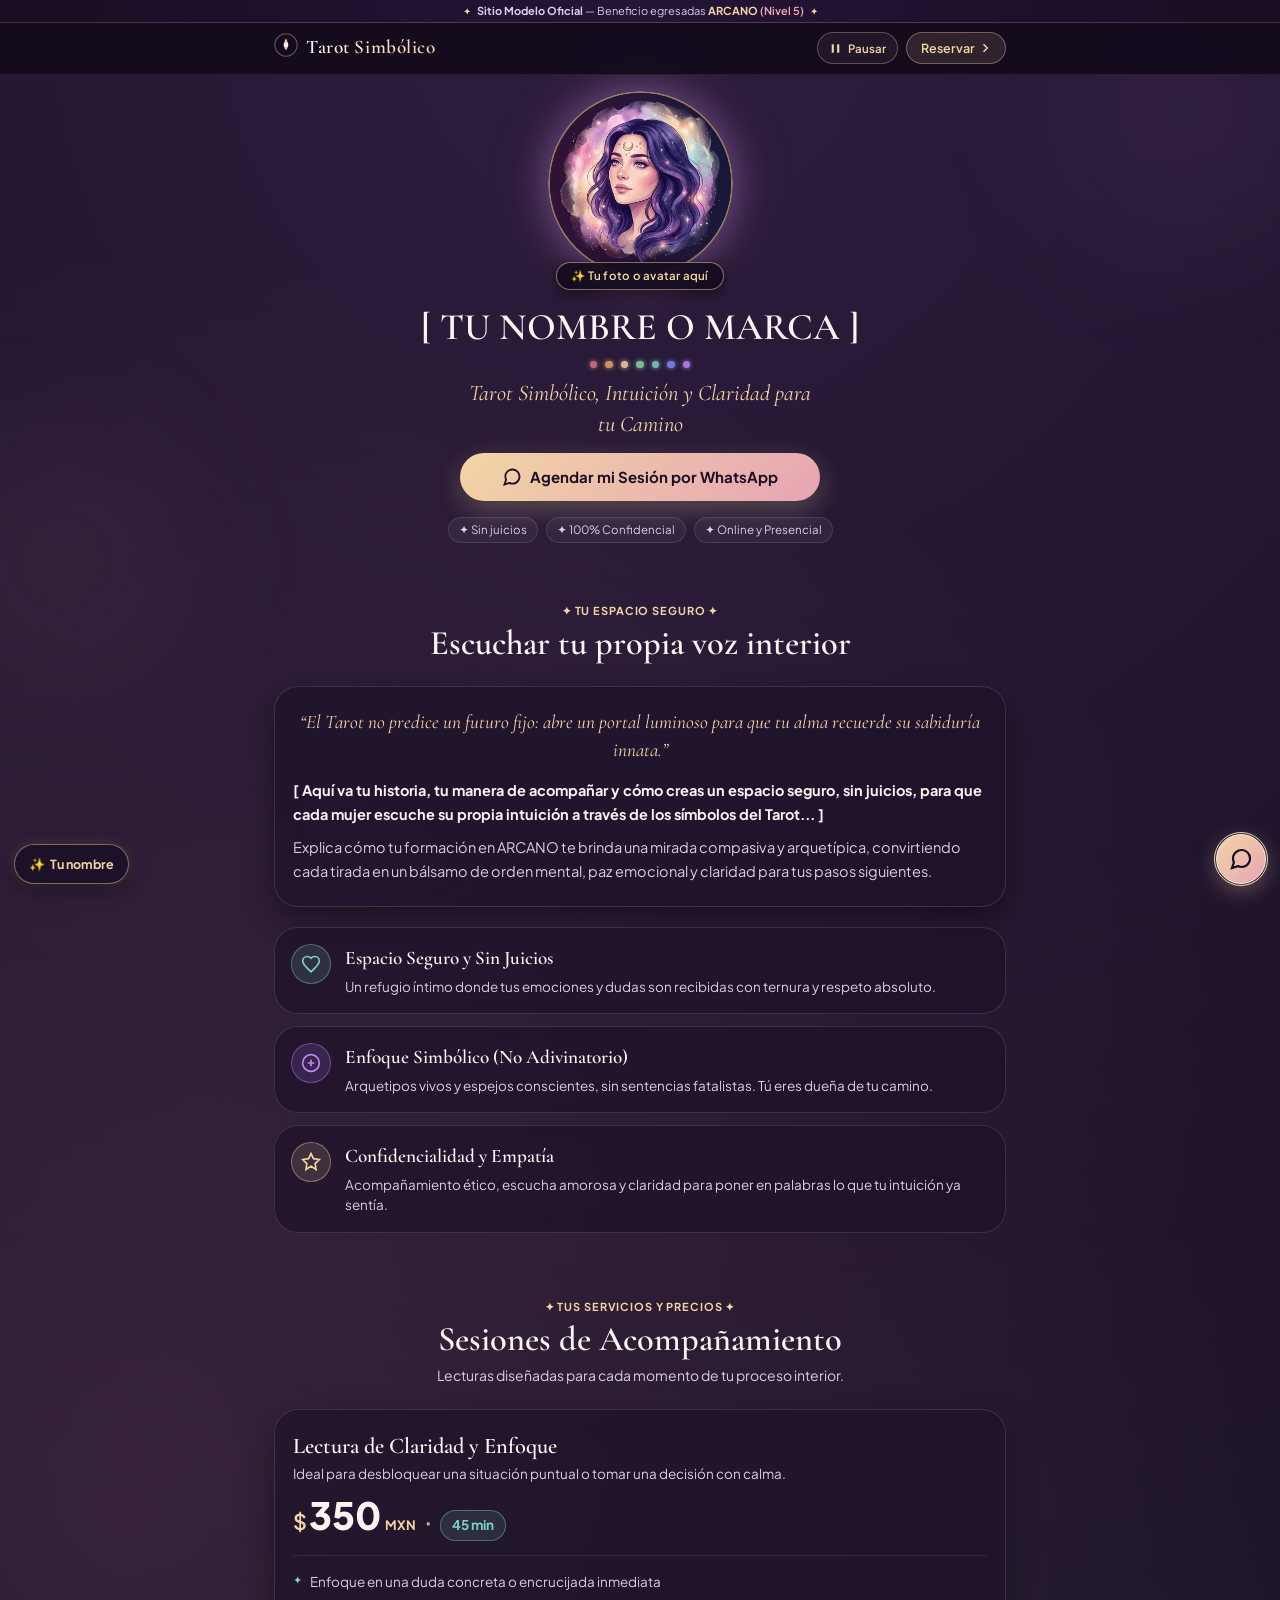
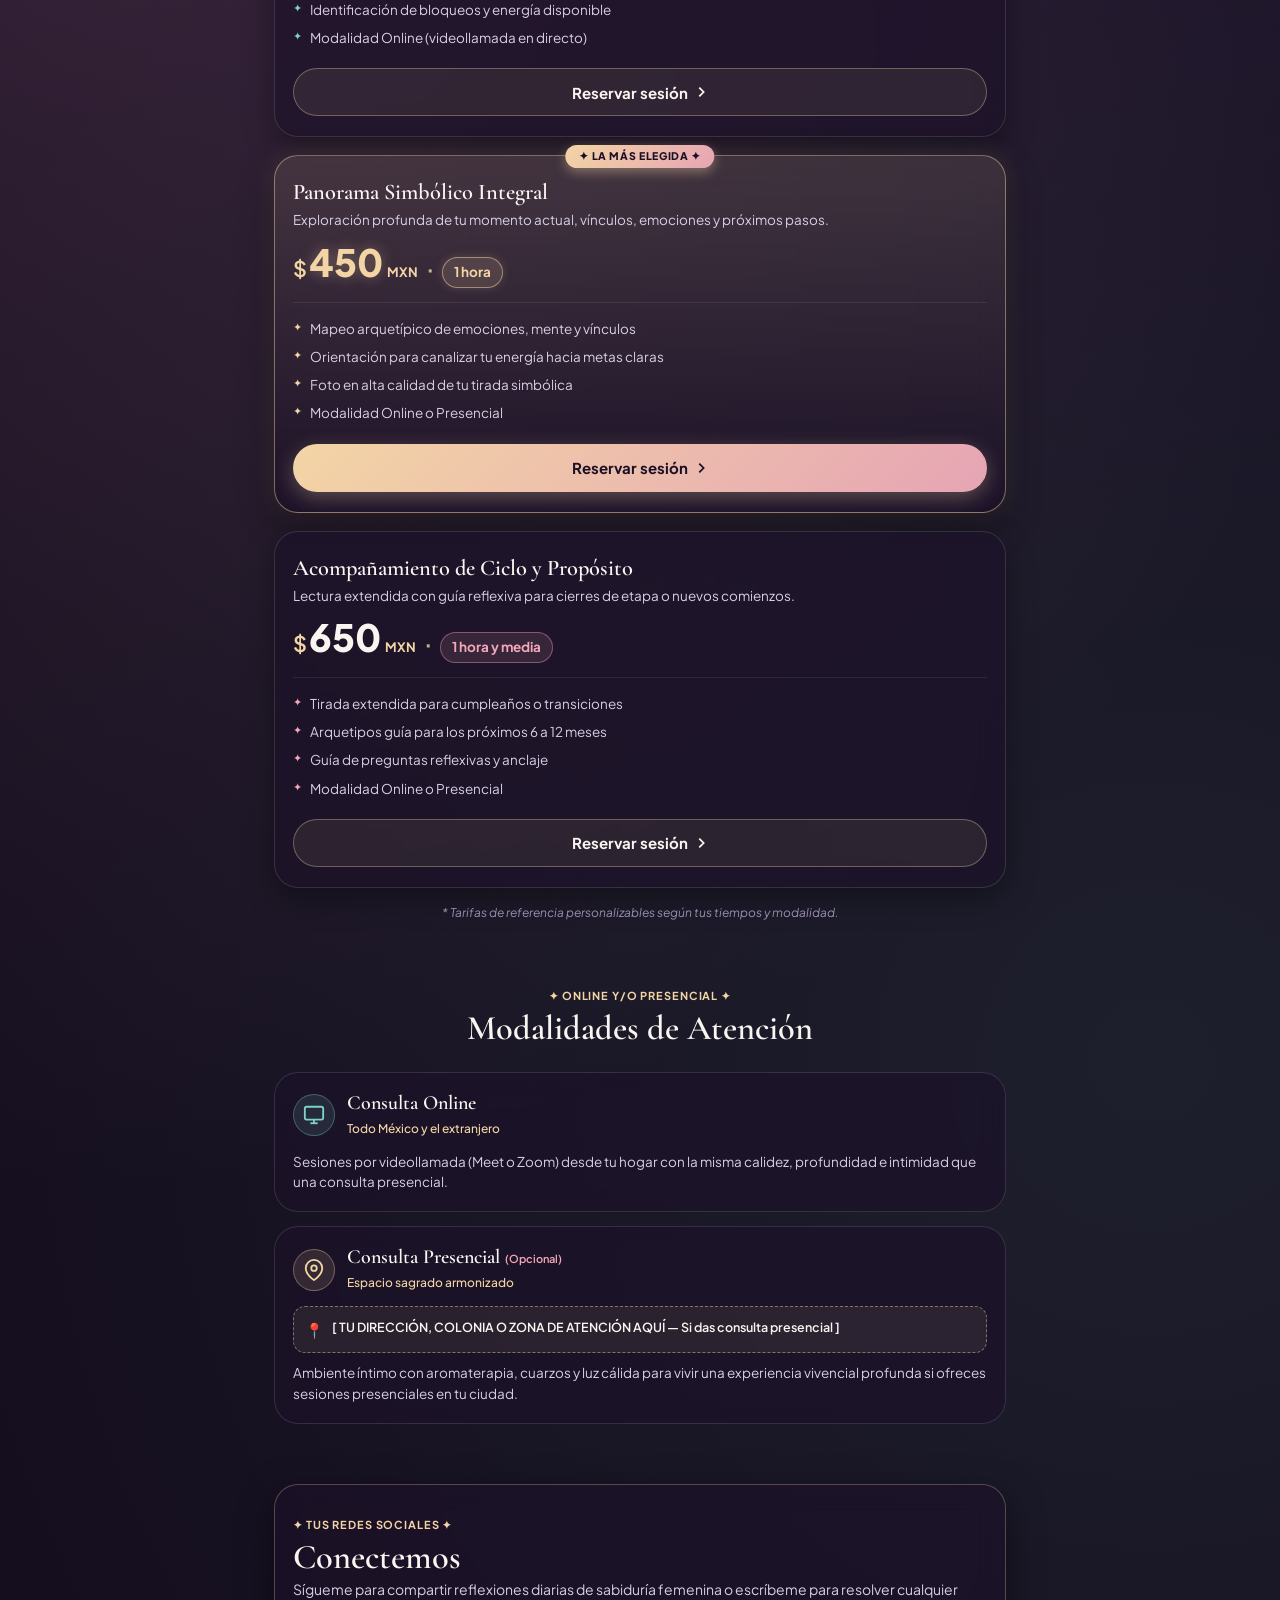
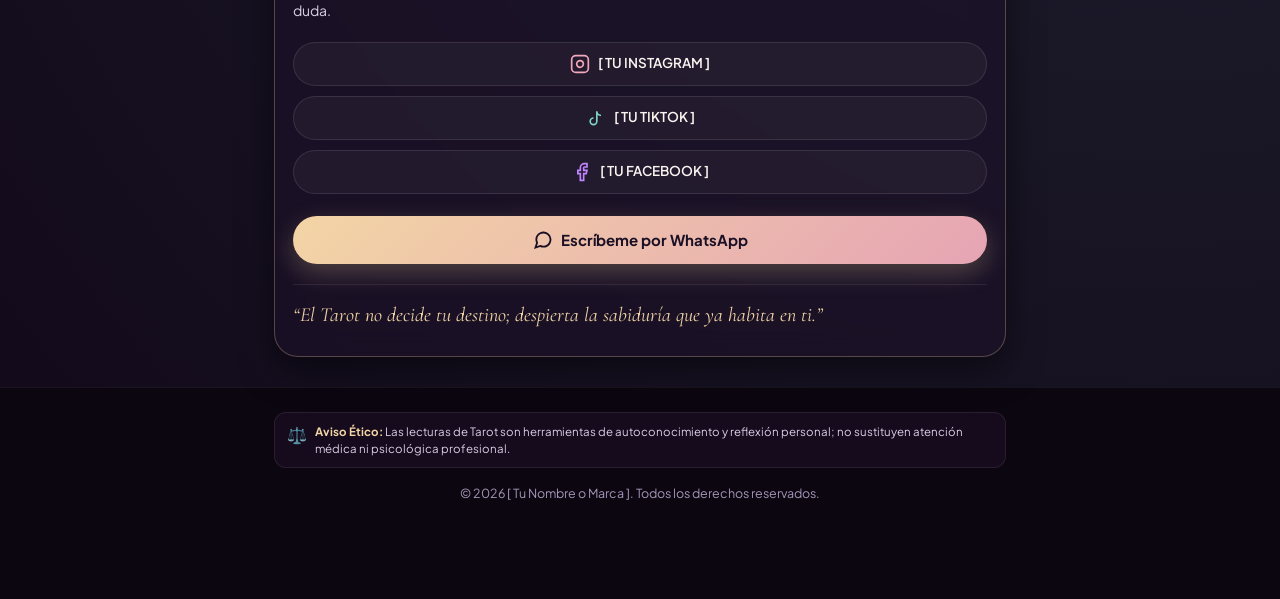
==== index.html @ e66d9291 "feat(hero): actualizar avatar animado a GIF con recorte circular hermetico y aura mistica" ====
<!DOCTYPE html>
<html lang="es">

<head>
  <meta charset="UTF-8">
  <meta name="viewport" content="width=device-width, initial-scale=1.0, maximum-scale=5.0">
  <meta http-equiv="X-UA-Compatible" content="ie=edge">

  <!-- SEO & OpenGraph Primario -->
  <title>Consultorio de Tarot Simbólico &amp; Sabiduría Femenina — Modelo Oficial ARCANO</title>
  <meta name="description"
    content="Plantilla modelo móvil para egresadas de ARCANO Escuela de Sabiduría Femenina. Tarot simbólico, autoconocimiento, intuición y sesiones de claridad.">
  <meta name="theme-color" content="#130B1C">
  <link rel="canonical" href="https://arcanosolutions.com/plantillas/tarot-simbolico">

  <!-- OpenGraph Protocol -->
  <meta property="og:type" content="website">
  <meta property="og:url" content="https://arcanosolutions.com/plantillas/tarot-simbolico">
  <meta property="og:title" content="Consultorio de Tarot Simbólico — Sitio Modelo Oficial ARCANO">
  <meta property="og:description"
    content="Plantilla personalizable móvil para terapeutas de Tarot Simbólico. Claridad, autoconocimiento y sabiduría femenina.">
  <meta property="og:image" content="https://arcanosolutions.com/plantillas/tarot-simbolico/og-tarot-modelo.png">
  <meta property="og:locale" content="es_MX">
  <meta property="og:site_name" content="ARCANO • Escuela de Sabiduría Femenina">

  <!-- Favicon SVG Embebido -->
  <link rel="icon" type="image/svg+xml"
    href="data:image/svg+xml,%3Csvg xmlns='http://www.w3.org/2000/svg' viewBox='0 0 32 32'%3E%3Crect width='32' height='32' rx='16' fill='%23130B1C'/%3E%3Ccircle cx='16' cy='16' r='10' stroke='%23F3D5A5' stroke-width='1.5' fill='none'/%3E%3Ccircle cx='16' cy='16' r='4' fill='%23F4A7B9'/%3E%3Ccircle cx='16' cy='8' r='1.5' fill='%237DD3C8'/%3E%3C/svg%3E">

  <!-- Google Fonts: Cormorant Garamond + Plus Jakarta Sans -->
  <link rel="preconnect" href="https://fonts.googleapis.com">
  <link rel="preconnect" href="https://fonts.gstatic.com" crossorigin>
  <link
    href="https://fonts.googleapis.com/css2?family=Cormorant+Garamond:ital,wght@0,500;0,600;0,700;1,400;1,600&family=Plus+Jakarta+Sans:wght@400;500;600;700&display=swap"
    rel="stylesheet">

  <link rel="stylesheet" href="styles.css">

  <!-- Schema.org Microdatos -->
  <script type="application/ld+json">
  {
    "@context": "https://schema.org",
    "@type": "ProfessionalService",
    "name": "Consultorio de Tarot Simbólico — Modelo Oficial ARCANO",
    "description": "Consultorio de Tarot Simbólico y Sabiduría Femenina. Plantilla móvil para egresadas de ARCANO.",
    "priceRange": "$350 MXN - $650 MXN",
    "currenciesAccepted": "MXN",
    "areaServed": "México y el extranjero"
  }
  </script>
</head>

<body>

  <!-- 1. BANNER SUPERIOR ULTRA COMPACTO (1 LÍNEA A 11PX) -->
  <aside class="sample-top-bar" aria-label="Muestra oficial ARCANO">
    <div class="top-bar-content">
      <span class="top-sparkle" aria-hidden="true">✦</span>
      <span class="top-text">
        <strong>Sitio Modelo Oficial</strong> — Beneficio egresadas <span class="top-brand">ARCANO</span> <span
          class="top-level">(Nivel 5)</span>
      </span>
      <span class="top-sparkle" aria-hidden="true">✦</span>
    </div>
  </aside>

  <!-- 2. HEADER FIJO DELGADO (52PX MOBILE-OPTIMIZED) -->
  <header class="mobile-header">
    <div class="header-inner">
      <a href="#inicio" class="header-brand" aria-label="Volver al inicio">
        <span class="header-symbol" aria-hidden="true">
          <!-- Símbolo de Flor de Loto y Luna en Oro Champán -->
          <svg viewBox="0 0 28 28" width="24" height="24" fill="none">
            <circle cx="14" cy="14" r="13" stroke="rgba(243, 213, 165, 0.4)" stroke-width="1.2" />
            <path d="M14 6 C12 11 9 14 14 20 C19 14 16 11 14 6 Z" fill="url(#champagneLotoGrad)" />
            <circle cx="14" cy="14" r="2.5" fill="#FAF5F0" />
            <defs>
              <linearGradient id="champagneLotoGrad" x1="9" y1="6" x2="19" y2="20" gradientUnits="userSpaceOnUse">
                <stop offset="0%" stop-color="#F3D5A5" />
                <stop offset="100%" stop-color="#E6A4B4" />
              </linearGradient>
            </defs>
          </svg>
        </span>
        <span class="header-brand-title">Tarot Simbólico</span>
      </a>

      <!-- Acciones de Cabecera: Botón Típico Play/Pause + Botón Reservar -->
      <div class="header-actions">
        <button type="button" 
                class="header-audio-btn is-paused" 
                id="header-audio-toggle" 
                aria-label="Reproducir música de fondo" 
                title="Música: Soy Mágica">
          <!-- Ícono típico Play ▶ -->
          <svg class="audio-icon-play" viewBox="0 0 24 24" width="13" height="13" fill="currentColor" aria-hidden="true">
            <polygon points="6 3 20 12 6 21 6 3" />
          </svg>
          <!-- Ícono típico Pause ❚❚ -->
          <svg class="audio-icon-pause" viewBox="0 0 24 24" width="13" height="13" fill="currentColor" aria-hidden="true">
            <rect x="5" y="4" width="4" height="16" rx="1" />
            <rect x="15" y="4" width="4" height="16" rx="1" />
          </svg>
          <span class="audio-state-text" id="audio-state-label">Play</span>
        </button>

        <a href="#servicios" class="header-cta-btn">
          <span>Reservar</span>
          <svg viewBox="0 0 16 16" width="12" height="12" fill="none" stroke="currentColor" stroke-width="2"
            aria-hidden="true">
            <path d="M6 3l5 5-5 5" />
          </svg>
        </a>
      </div>
    </div>
  </header>

  <!-- Elemento de Audio de Fondo (Soy Mágica) -->
  <audio id="bg-music" src="soy-magica.mp3" preload="auto" loop></audio>

  <!-- DECORACIONES AMBIENTALES DE AURA SUAVE (CUARZO ROSA & AMATISTA DIFUMINADAS) -->
  <div class="ambient-aura ambient-aura--purple" aria-hidden="true"></div>
  <div class="ambient-aura ambient-aura--rose" aria-hidden="true"></div>

  <!-- CONTENIDO PRINCIPAL -->
  <main>

    <!-- 3. HERO SECTION / ABOVE-THE-FOLD TOTALMENTE VISIBLE EN CELULAR (360PX–430PX) -->
    <section id="inicio" class="hero-mobile">
      <div class="container hero-mobile-container">

        <!-- AVATAR CIRCULAR PROTAGONISTA (RECORTE HERMÉTICO CERO BORDES BLANCOS) -->
        <div class="avatar-wrapper">
          <div class="avatar-hero-container">
            <div class="avatar-circle-frame">
              <img src="avatar.gif" alt="Avatar místico de terapeuta de Tarot" class="avatar-photo-hero" width="185"
                height="185" loading="eager">
            </div>
          </div>

          <!-- Etiqueta Flotante Superpuesta en la Parte Inferior -->
          <div class="avatar-tag-pill">
            <span class="avatar-tag-text">✨ Tu foto o avatar aquí</span>
          </div>
        </div>

        <!-- TÍTULO PRINCIPAL PERSONALIZABLE -->
        <h1 class="hero-brand-name" id="hero-brand-name">
          [ TU NOMBRE O MARCA ]
        </h1>

        <!-- SEPARADOR MINIMALISTA DE LOS 7 CHAKRAS (TONOS PIEDRAS PRECIOSAS DIFUMINADAS) -->
        <div class="chakras-bar" aria-label="Alineación energética de los 7 chakras">
          <span class="chakra-dot chakra-dot--root" title="Muladhara — Granate / Rubí"></span>
          <span class="chakra-dot chakra-dot--sacral" title="Svadhisthana — Cornalina / Ámbar"></span>
          <span class="chakra-dot chakra-dot--solar" title="Manipura — Citrino / Oro Champán"></span>
          <span class="chakra-dot chakra-dot--heart" title="Anahata — Jade / Cuarzo Verde"></span>
          <span class="chakra-dot chakra-dot--throat" title="Vishuddha — Aguamarina Suave"></span>
          <span class="chakra-dot chakra-dot--third-eye" title="Ajna — Zafiro Índigo"></span>
          <span class="chakra-dot chakra-dot--crown" title="Sahasrara — Amatista"></span>
        </div>

        <!-- SUBTÍTULO CORTO Y MAGNÉTICO -->
        <p class="hero-short-sub">
          Tarot Simbólico, Intuición y Claridad para tu Camino
        </p>

        <!-- BOTÓN PRINCIPAL ELEGANTE: DEGRADADO ORO CHAMPÁN / ROSA DORADO -->
        <div class="hero-cta-wrap">
          <a href="https://wa.me/528121912778?text=Hola%2C%20me%20gustar%C3%ADa%20agendar%20una%20sesi%C3%B3n%20de%20Tarot%20Simb%C3%B3lico"
            class="btn-primary-mobile" id="hero-whatsapp-btn" target="_blank" rel="noopener noreferrer"
            aria-label="Agendar mi sesión de Tarot Simbólico por WhatsApp">
            <!-- Ícono de WhatsApp integrado -->
            <svg class="btn-whatsapp-icon" viewBox="0 0 24 24" fill="none" stroke="currentColor" stroke-width="2.2"
              aria-hidden="true">
              <path
                d="M21 11.5a8.38 8.38 0 0 1-.9 3.8 8.5 8.5 0 0 1-7.6 4.7 8.38 8.38 0 0 1-3.8-.9L3 21l1.9-5.7a8.38 8.38 0 0 1-.9-3.8 8.5 8.5 0 0 1 4.7-7.6 8.38 8.38 0 0 1 3.8-.9h.5a8.48 8.48 0 0 1 8 8v.5z" />
            </svg>
            <span>Agendar mi Sesión por WhatsApp</span>
          </a>
        </div>

        <!-- Micro-puntos de confianza escaneables -->
        <div class="hero-trust-chips">
          <span class="chip-item">✦ Sin juicios</span>
          <span class="chip-item">✦ 100% Confidencial</span>
          <span class="chip-item">✦ Online y Presencial</span>
        </div>

      </div>
    </section>

    <!-- 4. SECCIÓN SOBRE MÍ / TU ESPACIO SEGURO (GLASSMORPHISM SUAVE 24PX) -->
    <section id="sobre-mi" class="section-mobile">
      <div class="container">

        <div class="section-header-compact">
          <span class="section-badge-aura">✦ TU ESPACIO SEGURO ✦</span>
          <h2 class="section-heading">Escuchar tu propia voz interior</h2>
        </div>

        <div class="story-box-mobile">
          <p class="story-quote">
            <em>&ldquo;El Tarot no predice un futuro fijo: abre un portal luminoso para que tu alma recuerde su
              sabiduría innata.&rdquo;</em>
          </p>
          <div class="story-placeholder">
            <p>
              <strong>[ Aquí va tu historia, tu manera de acompañar y cómo creas un espacio seguro, sin juicios, para
                que cada mujer escuche su propia intuición a través de los símbolos del Tarot... ]</strong>
            </p>
            <p>
              Explica cómo tu formación en ARCANO te brinda una mirada compasiva y arquetípica, convirtiendo cada tirada
              en un bálsamo de orden mental, paz emocional y claridad para tus pasos siguientes.
            </p>
          </div>
        </div>

        <!-- 3 Pilares con Glassmorphism Suave y Acentos Difuminados -->
        <div class="pillars-stack-mobile">

          <div class="pillar-row">
            <div class="pillar-dot-icon dot--aquamarine" aria-hidden="true">
              <svg viewBox="0 0 24 24" width="20" height="20" fill="none" stroke="#7DD3C8" stroke-width="2">
                <path
                  d="M12 21.35l-1.45-1.32C5.4 15.36 2 12.28 2 8.5 2 5.42 4.42 3 7.5 3c1.74 0 3.41.81 4.5 2.09C13.09 3.81 14.76 3 16.5 3 19.58 3 22 5.42 22 8.5c0 3.78-3.4 6.86-8.55 11.54L12 21.35z" />
              </svg>
            </div>
            <div class="pillar-info">
              <h3 class="pillar-title">Espacio Seguro y Sin Juicios</h3>
              <p class="pillar-desc">Un refugio íntimo donde tus emociones y dudas son recibidas con ternura y respeto
                absoluto.</p>
            </div>
          </div>

          <div class="pillar-row">
            <div class="pillar-dot-icon dot--amethyst" aria-hidden="true">
              <svg viewBox="0 0 24 24" width="20" height="20" fill="none" stroke="#C084FC" stroke-width="2">
                <circle cx="12" cy="12" r="10" />
                <path d="M12 8v8M8 12h8" />
              </svg>
            </div>
            <div class="pillar-info">
              <h3 class="pillar-title">Enfoque Simbólico (No Adivinatorio)</h3>
              <p class="pillar-desc">Arquetipos vivos y espejos conscientes, sin sentencias fatalistas. Tú eres dueña de
                tu camino.</p>
            </div>
          </div>

          <div class="pillar-row">
            <div class="pillar-dot-icon dot--champagne" aria-hidden="true">
              <svg viewBox="0 0 24 24" width="20" height="20" fill="none" stroke="#F3D5A5" stroke-width="2">
                <path d="M12 2L15 8L22 9L17 14L18 21L12 17L6 21L7 14L2 9L9 8L12 2Z" />
              </svg>
            </div>
            <div class="pillar-info">
              <h3 class="pillar-title">Confidencialidad y Empatía</h3>
              <p class="pillar-desc">Acompañamiento ético, escucha amorosa y claridad para poner en palabras lo que tu
                intuición ya sentía.</p>
            </div>
          </div>

        </div>

      </div>
    </section>

    <!-- 5. SECCIÓN: CATÁLOGO DE SESIONES Y TARIFAS (GLASSMORPHISM 24PX, DURACIÓN JUNTO AL PRECIO) -->
    <section id="servicios" class="section-mobile">
      <div class="container">

        <div class="section-header-compact">
          <span class="section-badge-aura">✦ TUS SERVICIOS Y PRECIOS ✦</span>
          <h2 class="section-heading">Sesiones de Acompañamiento</h2>
          <p class="section-lead-text">Lecturas diseñadas para cada momento de tu proceso interior.</p>
        </div>

        <div class="cards-stack-mobile">

          <!-- TARJETA 1 ($350 MXN · 45 min) — AGUAMARINA SUAVE -->
          <article class="pricing-card-mobile card--aquamarine">
            <div class="card-top">
              <h3 class="card-name">Lectura de Claridad y Enfoque</h3>
              <p class="card-short-desc">Ideal para desbloquear una situación puntual o tomar una decisión con calma.
              </p>
            </div>

            <!-- PRECIO Y DURACIÓN JUNTOS DE UN SOLO VISTAZO -->
            <div class="card-price-row">
              <div class="price-main">
                <span class="price-currency">$</span>
                <span class="price-val">350</span>
                <span class="price-code">MXN</span>
              </div>
              <span class="price-duration-separator" aria-hidden="true">·</span>
              <span class="price-duration duration--aquamarine">45 min</span>
            </div>

            <ul class="card-perks-mobile">
              <li><span class="perk-bullet bullet--aquamarine">✦</span> Enfoque en una duda concreta o encrucijada
                inmediata</li>
              <li><span class="perk-bullet bullet--aquamarine">✦</span> Identificación de bloqueos y energía disponible
              </li>
              <li><span class="perk-bullet bullet--aquamarine">✦</span> Modalidad Online (videollamada en directo)</li>
            </ul>

            <div class="card-cta-wrap">
              <a href="https://wa.me/528121912778?text=Hola%2C%20me%20gustar%C3%ADa%20agendar%20la%20sesi%C3%B3n%20de%20%24350%20MXN%20(Lectura%20de%20Claridad%20y%20Enfoque%20%C2%B7%2045%20min)"
                class="btn-card-mobile btn--glass-secondary" target="_blank" rel="noopener noreferrer"
                data-session-key="sesion1" aria-label="Reservar sesión 1: $350 MXN · 45 min">
                <span>Reservar sesión</span>
                <svg viewBox="0 0 16 16" width="14" height="14" fill="none" stroke="currentColor" stroke-width="2">
                  <path d="M6 3l5 5-5 5" />
                </svg>
              </a>
            </div>
          </article>

          <!-- TARJETA 2 ($450 MXN · 1 hora) — DESTACADA CON DEGRADADO ORO CHAMPÁN / ROSA DORADO -->
          <article class="pricing-card-mobile card--featured-boutique">
            <div class="featured-boutique-badge">
              <span>✦ LA MÁS ELEGIDA ✦</span>
            </div>

            <div class="card-top">
              <h3 class="card-name">Panorama Simbólico Integral</h3>
              <p class="card-short-desc">Exploración profunda de tu momento actual, vínculos, emociones y próximos
                pasos.</p>
            </div>

            <!-- PRECIO Y DURACIÓN JUNTOS DE UN SOLO VISTAZO -->
            <div class="card-price-row">
              <div class="price-main">
                <span class="price-currency">$</span>
                <span class="price-val price-val--featured">450</span>
                <span class="price-code">MXN</span>
              </div>
              <span class="price-duration-separator" aria-hidden="true">·</span>
              <span class="price-duration duration--champagne">1 hora</span>
            </div>

            <ul class="card-perks-mobile">
              <li><span class="perk-bullet bullet--champagne">✦</span> Mapeo arquetípico de emociones, mente y vínculos
              </li>
              <li><span class="perk-bullet bullet--champagne">✦</span> Orientación para canalizar tu energía hacia metas
                claras</li>
              <li><span class="perk-bullet bullet--champagne">✦</span> Foto en alta calidad de tu tirada simbólica</li>
              <li><span class="perk-bullet bullet--champagne">✦</span> Modalidad Online o Presencial</li>
            </ul>

            <div class="card-cta-wrap">
              <a href="https://wa.me/528121912778?text=Hola%2C%20me%20gustar%C3%ADa%20agendar%20la%20sesi%C3%B3n%20de%20%24450%20MXN%20(Panorama%20Simb%C3%B3lico%20Integral%20%C2%B7%201%20hora)"
                class="btn-card-mobile btn--champagne-featured" target="_blank" rel="noopener noreferrer"
                data-session-key="sesion2" aria-label="Reservar sesión 2 destacada: $450 MXN · 1 hora">
                <span>Reservar sesión</span>
                <svg viewBox="0 0 16 16" width="14" height="14" fill="none" stroke="currentColor" stroke-width="2">
                  <path d="M6 3l5 5-5 5" />
                </svg>
              </a>
            </div>
          </article>

          <!-- TARJETA 3 ($650 MXN · 1 hora y media) — CUARZO ROSA -->
          <article class="pricing-card-mobile card--rosequartz">
            <div class="card-top">
              <h3 class="card-name">Acompañamiento de Ciclo y Propósito</h3>
              <p class="card-short-desc">Lectura extendida con guía reflexiva para cierres de etapa o nuevos comienzos.
              </p>
            </div>

            <!-- PRECIO Y DURACIÓN JUNTOS DE UN SOLO VISTAZO -->
            <div class="card-price-row">
              <div class="price-main">
                <span class="price-currency">$</span>
                <span class="price-val">650</span>
                <span class="price-code">MXN</span>
              </div>
              <span class="price-duration-separator" aria-hidden="true">·</span>
              <span class="price-duration duration--rosequartz">1 hora y media</span>
            </div>

            <ul class="card-perks-mobile">
              <li><span class="perk-bullet bullet--rosequartz">✦</span> Tirada extendida para cumpleaños o transiciones
              </li>
              <li><span class="perk-bullet bullet--rosequartz">✦</span> Arquetipos guía para los próximos 6 a 12 meses
              </li>
              <li><span class="perk-bullet bullet--rosequartz">✦</span> Guía de preguntas reflexivas y anclaje</li>
              <li><span class="perk-bullet bullet--rosequartz">✦</span> Modalidad Online o Presencial</li>
            </ul>

            <div class="card-cta-wrap">
              <a href="https://wa.me/528121912778?text=Hola%2C%20me%20gustar%C3%ADa%20agendar%20la%20sesi%C3%B3n%20de%20%24650%20MXN%20(Acompa%C3%B1amiento%20de%20Ciclo%20y%20Prop%C3%B3sito%20%C2%B7%201%20hora%20y%20media)"
                class="btn-card-mobile btn--glass-secondary" target="_blank" rel="noopener noreferrer"
                data-session-key="sesion3" aria-label="Reservar sesión 3: $650 MXN · 1 hora y media">
                <span>Reservar sesión</span>
                <svg viewBox="0 0 16 16" width="14" height="14" fill="none" stroke="currentColor" stroke-width="2">
                  <path d="M6 3l5 5-5 5" />
                </svg>
              </a>
            </div>
          </article>

        </div>

        <p class="rate-note-mobile">
          <em>* Tarifas de referencia personalizables según tus tiempos y modalidad.</em>
        </p>

      </div>
    </section>

    <!-- 6. SECCIÓN: MODALIDADES ([ ONLINE Y/O PRESENCIAL ]) -->
    <section id="modalidades" class="section-mobile">
      <div class="container">

        <div class="section-header-compact">
          <span class="section-badge-aura">✦ ONLINE Y/O PRESENCIAL ✦</span>
          <h2 class="section-heading">Modalidades de Atención</h2>
        </div>

        <div class="modalities-stack-mobile">

          <!-- Online -->
          <div class="modality-box-mobile">
            <div class="modality-head">
              <div class="modality-circle-icon icon--aquamarine" aria-hidden="true">
                <svg viewBox="0 0 24 24" width="22" height="22" fill="none" stroke="#7DD3C8" stroke-width="2">
                  <rect x="2" y="3" width="20" height="14" rx="2" />
                  <line x1="8" y1="21" x2="16" y2="21" />
                  <line x1="12" y1="17" x2="12" y2="21" />
                </svg>
              </div>
              <div>
                <h3 class="modality-title">Consulta Online</h3>
                <span class="modality-sub">Todo México y el extranjero</span>
              </div>
            </div>
            <p class="modality-body">
              Sesiones por videollamada (Meet o Zoom) desde tu hogar con la misma calidez, profundidad e intimidad que
              una consulta presencial.
            </p>
          </div>

          <!-- Presencial -->
          <div class="modality-box-mobile">
            <div class="modality-head">
              <div class="modality-circle-icon icon--champagne" aria-hidden="true">
                <svg viewBox="0 0 24 24" width="22" height="22" fill="none" stroke="#F3D5A5" stroke-width="2">
                  <path d="M21 10c0 7-9 13-9 13s-9-6-9-13a9 9 0 0 1 18 0z" />
                  <circle cx="12" cy="10" r="3" />
                </svg>
              </div>
              <div>
                <h3 class="modality-title">Consulta Presencial <span class="badge-opc">(Opcional)</span></h3>
                <span class="modality-sub">Espacio sagrado armonizado</span>
              </div>
            </div>

            <!-- Recuadro destacado para la ubicación -->
            <div class="location-banner-mobile">
              <span class="loc-pin" aria-hidden="true">📍</span>
              <p class="loc-text">
                [ TU DIRECCIÓN, COLONIA O ZONA DE ATENCIÓN AQUÍ — Si das consulta presencial ]
              </p>
            </div>

            <p class="modality-body">
              Ambiente íntimo con aromaterapia, cuarzos y luz cálida para vivir una experiencia vivencial profunda si
              ofreces sesiones presenciales en tu ciudad.
            </p>
          </div>

        </div>

      </div>
    </section>

    <!-- 7. SECCIÓN: REDES SOCIALES, CONTACTO Y CIERRE -->
    <section id="contacto" class="section-mobile">
      <div class="container text-center">

        <div class="contact-card-mobile">
          <span class="section-badge-aura">✦ TUS REDES SOCIALES ✦</span>
          <h2 class="section-heading">Conectemos</h2>
          <p class="contact-desc-mobile">
            Sígueme para compartir reflexiones diarias de sabiduría femenina o escríbeme para resolver cualquier duda.
          </p>

          <div class="social-list-mobile">
            <a href="https://instagram.com" target="_blank" rel="noopener noreferrer" class="social-row-btn"
              aria-label="Instagram">
              <svg viewBox="0 0 24 24" width="20" height="20" fill="none" stroke="#F4A7B9" stroke-width="2"
                aria-hidden="true">
                <rect x="2" y="2" width="20" height="20" rx="5" />
                <path d="M16 11.37A4 4 0 1 1 12.63 8 4 4 0 0 1 16 11.37z" />
                <line x1="17.5" y1="6.5" x2="17.51" y2="6.5" />
              </svg>
              <span>[ TU INSTAGRAM ]</span>
            </a>

            <a href="https://tiktok.com" target="_blank" rel="noopener noreferrer" class="social-row-btn"
              aria-label="TikTok">
              <svg viewBox="0 0 24 24" width="20" height="20" fill="none" stroke="#7DD3C8" stroke-width="2"
                aria-hidden="true">
                <path d="M9 12a4 4 0 1 0 4 4V4a5 5 0 0 0 5 5" />
              </svg>
              <span>[ TU TIKTOK ]</span>
            </a>

            <a href="https://facebook.com" target="_blank" rel="noopener noreferrer" class="social-row-btn"
              aria-label="Facebook">
              <svg viewBox="0 0 24 24" width="20" height="20" fill="none" stroke="#C084FC" stroke-width="2"
                aria-hidden="true">
                <path d="M18 2h-3a5 5 0 0 0-5 5v3H7v4h3v8h4v-8h3l1-4h-4V7a1 1 0 0 1 1-1h3z" />
              </svg>
              <span>[ TU FACEBOOK ]</span>
            </a>
          </div>

          <!-- Botón de contacto WhatsApp con degradado elegante -->
          <div class="contact-main-btn-wrap">
            <a href="https://wa.me/528121912778?text=Hola%2C%20me%20gustar%C3%ADa%20agendar%20una%20sesi%C3%B3n%20de%20Tarot%20Simb%C3%B3lico"
              class="btn-primary-mobile" id="contact-whatsapp-btn" target="_blank" rel="noopener noreferrer"
              aria-label="Escribir por WhatsApp">
              <svg class="btn-whatsapp-icon" viewBox="0 0 24 24" fill="none" stroke="currentColor" stroke-width="2.2"
                aria-hidden="true">
                <path
                  d="M21 11.5a8.38 8.38 0 0 1-.9 3.8 8.5 8.5 0 0 1-7.6 4.7 8.38 8.38 0 0 1-3.8-.9L3 21l1.9-5.7a8.38 8.38 0 0 1-.9-3.8 8.5 8.5 0 0 1 4.7-7.6 8.38 8.38 0 0 1 3.8-.9h.5a8.48 8.48 0 0 1 8 8v.5z" />
              </svg>
              <span>Escríbeme por WhatsApp</span>
            </a>
          </div>

          <blockquote class="closing-quote-mobile">
            <p>&ldquo;El Tarot no decide tu destino; despierta la sabiduría que ya habita en ti.&rdquo;</p>
          </blockquote>
        </div>

      </div>
    </section>

  </main>

  <!-- 8. FOOTER LIMPIO (ELIMINADO RENGLÓN DE TECNOLOGÍA ARCANO SOLUTIONS, PADDING-BOTTOM: 95PX) -->
  <footer class="mobile-footer">
    <div class="container footer-content-mobile">

      <div class="footer-ethics-mobile">
        <span class="ethics-symbol">⚖️</span>
        <p>
          <strong>Aviso Ético:</strong> Las lecturas de Tarot son herramientas de autoconocimiento y reflexión personal;
          no sustituyen atención médica ni psicológica profesional.
        </p>
      </div>

      <div class="footer-bottom-mobile">
        <p>&copy; <span id="current-year">2026</span> <span id="footer-brand-name">[ Tu Nombre o Marca ]</span>. Todos
          los derechos reservados.</p>
      </div>

    </div>
  </footer>

  <!-- 9. BOTÓN FLOTANTE DISCRETO EN ESQUINA INFERIOR IZQUIERDA: "TU NOMBRE" -->
  <aside class="personalize-widget-mobile" aria-label="Probar con tu nombre">
    <button type="button" class="btn-personalize-pill" id="personalize-toggle-btn" aria-haspopup="dialog"
      aria-expanded="false" aria-controls="personalize-panel">
      <span class="sparkle-pulse" aria-hidden="true">✨</span>
      <span class="pill-title">Tu nombre</span>
    </button>

    <!-- Popover Compacto -->
    <div class="personalize-popup" id="personalize-panel" role="dialog" aria-modal="false" aria-labelledby="pop-title"
      hidden>
      <div class="pop-header">
        <div class="pop-title-box">
          <span class="pop-tag">Muestra Interactiva</span>
          <h3 id="pop-title" class="pop-title">Proyecta tu Consultorio</h3>
        </div>
        <button type="button" class="pop-close" id="personalize-close-btn" aria-label="Cerrar">&times;</button>
      </div>

      <div class="pop-body">
        <label for="custom-name-input" class="pop-label">Escribe tu nombre (ej. Valeria):</label>
        <div class="pop-input-wrap">
          <input type="text" id="custom-name-input" class="pop-input" placeholder="Ej. Valeria" autocomplete="off"
            maxlength="40">
        </div>

        <div class="quick-names">
          <button type="button" class="btn-chip-name" data-name="Valeria">Valeria</button>
          <button type="button" class="btn-chip-name" data-name="Mariana">Mariana</button>
          <button type="button" class="btn-chip-name" data-name="Lucía Luna">Lucía Luna</button>
        </div>

        <!-- Mensaje Explicativo Breve -->
        <div class="pop-explain-box">
          <span class="explain-icon" aria-hidden="true">💬</span>
          <p class="explain-text">
            Al tocar cualquier botón de WhatsApp, se abrirá el chat con el mensaje prellenado tal como tu consultante te lo mandaría a ti.
          </p>
        </div>

        <!-- Botón Aceptar y Probar -->
        <button type="button" class="btn-pop-accept" id="accept-name-btn">
          <span>Aceptar y Probar WhatsApp</span>
          <svg viewBox="0 0 16 16" width="14" height="14" fill="none" stroke="currentColor" stroke-width="2.2" aria-hidden="true">
            <polyline points="3 8 7 12 13 4" />
          </svg>
        </button>
      </div>

      <div class="pop-footer">
        <button type="button" class="btn-pop-reset" id="reset-name-btn">Restaurar muestra</button>
        <span class="pop-badge">ARCANO Nivel 5</span>
      </div>
    </div>
  </aside>

  <!-- 10. BOTÓN FLOTANTE DE WHATSAPP EN ESQUINA INFERIOR DERECHA (ESTILO BOUTIQUE SATINADO) -->
  <aside class="floating-whatsapp-mobile" aria-label="WhatsApp rápido">
    <a href="https://wa.me/528121912778?text=Hola%2C%20me%20gustar%C3%ADa%20agendar%20una%20sesi%C3%B3n%20de%20Tarot%20Simb%C3%B3lico"
      class="btn-whatsapp-float" id="floating-whatsapp-link" target="_blank" rel="noopener noreferrer"
      aria-label="Abrir WhatsApp para agendar">
      <span class="pulse-aura" aria-hidden="true"></span>
      <svg viewBox="0 0 24 24" width="24" height="24" fill="none" stroke="#1A0F24" stroke-width="2.2"
        aria-hidden="true">
        <path
          d="M21 11.5a8.38 8.38 0 0 1-.9 3.8 8.5 8.5 0 0 1-7.6 4.7 8.38 8.38 0 0 1-3.8-.9L3 21l1.9-5.7a8.38 8.38 0 0 1-.9-3.8 8.5 8.5 0 0 1 4.7-7.6 8.38 8.38 0 0 1 3.8-.9h.5a8.48 8.48 0 0 1 8 8v.5z" />
      </svg>
    </a>
  </aside>

  <script src="app.js"></script>
</body>

</html>
---- styles.css ----
/* ==========================================================================
   ARCANO • Consultorio de Tarot Simbólico & Sabiduría Femenina
   PULIDO VISUAL MOBILE-FIRST — AURA FEMENINA BOUTIQUE (PIEDRAS PRECIOSAS)
   Fondo: Ciruela / Índigo Profundo (#130B1C) con Glassmorphism 24px
   ========================================================================== */

/* --------------------------------------------------------------------------
   1. VARIABLES & PALETA BOUTIQUE DE PIEDRAS PRECIOSAS (CERO NEÓN)
   -------------------------------------------------------------------------- */
:root {
  /* Fondo Envolvente Ciruela / Índigo Profundo */
  --bg-deep: #130B1C;
  --bg-surface: #1B1026;
  --bg-surface-elevated: #241634;
  --bg-glass-card: rgba(28, 17, 40, 0.65);
  --bg-glass-card-hover: rgba(36, 22, 52, 0.78);

  /* Paleta Holística de Piedras Preciosas & Aura Suave */
  --gem-rosequartz: #F4A7B9;
  /* Cuarzo Rosa */
  --gem-amethyst: #C084FC;
  /* Amatista Suave */
  --gem-champagne: #F3D5A5;
  /* Dorado Champán */
  --gem-aquamarine: #7DD3C8;
  /* Aguamarina Suave */
  --gem-garnet: #D9777F;
  /* Granate / Rubí Suave */
  --gem-amber: #EAA86C;
  /* Ámbar Miel */
  --gem-sapphire: #818CF8;
  /* Zafiro Índigo */

  /* Degradado Boutique Principal para Botones */
  --grad-champagne-rose: linear-gradient(135deg, #F3D5A5 0%, #E6A4B4 100%);
  --grad-champagne-hover: linear-gradient(135deg, #FAF0DE 0%, #EAA8B8 100%);
  --grad-card-featured: linear-gradient(180deg, rgba(243, 213, 165, 0.12) 0%, rgba(28, 17, 40, 0.85) 100%);

  /* Tipografía Editorial Femenina */
  --text-ivory: #FAF5F0;
  /* Marfil Cálido */
  --text-pearl-lilac: #D8CFE6;
  /* Lila Perla Suave para Lectura */
  --text-muted: #A396B8;
  /* Malva Apagado para Notas */
  --text-dark: #1A0F24;
  /* Contraste Óptimo sobre Botón Dorado */

  /* Fuentes */
  --font-serif: 'Cormorant Garamond', Garamond, 'Times New Roman', serif;
  --font-sans: 'Plus Jakarta Sans', -apple-system, BlinkMacSystemFont, 'Segoe UI', Roboto, sans-serif;

  /* Glassmorphism Boutique: Bordes Finos Translúcidos y Curvas Suaves */
  --border-glass: 1px solid rgba(255, 255, 255, 0.12);
  --border-glass-delicate: 1px solid rgba(243, 213, 165, 0.28);
  --radius-card: 24px;
  /* Esquinas Redondeadas Boutique */
  --radius-full: 999px;
  --transition-smooth: 0.25s cubic-bezier(0.16, 1, 0.3, 1);
}

/* --------------------------------------------------------------------------
   2. RESET & REGLAS MÓVILES GLOBALES (CERO DESBORDE)
   -------------------------------------------------------------------------- */
*,
*::before,
*::after {
  box-sizing: border-box;
  margin: 0;
  padding: 0;
}

html,
body {
  width: 100%;
  max-width: 100%;
  overflow-x: hidden;
  background-color: var(--bg-deep);
  color: var(--text-pearl-lilac);
  font-family: var(--font-sans);
  font-size: 16px;
  line-height: 1.55;
  -webkit-text-size-adjust: 100%;
  -webkit-font-smoothing: antialiased;
}

body {
  position: relative;
  background-image:
    radial-gradient(circle at 50% 0%, rgba(192, 132, 252, 0.15) 0%, transparent 60%),
    radial-gradient(circle at 10% 40%, rgba(244, 167, 185, 0.12) 0%, transparent 50%),
    radial-gradient(circle at 90% 70%, rgba(125, 211, 200, 0.1) 0%, transparent 50%);
  background-attachment: scroll;
}

a {
  color: inherit;
  text-decoration: none;
}

button,
input {
  font-family: inherit;
}

.container {
  width: 100%;
  max-width: 500px;
  margin-left: auto;
  margin-right: auto;
  padding-left: 18px;
  padding-right: 18px;
}

@media (min-width: 768px) {
  .container {
    max-width: 780px;
    padding-left: 24px;
    padding-right: 24px;
  }
}

/* --------------------------------------------------------------------------
   3. AURA SUAVE DE FONDO (ACUARELA DIFUMINADA, CERO BRILLOS NEÓN)
   -------------------------------------------------------------------------- */
.ambient-aura {
  position: absolute;
  pointer-events: none;
  border-radius: 50%;
  z-index: 0;
  filter: blur(80px);
  will-change: transform;
}

.ambient-aura--purple {
  top: -40px;
  right: -60px;
  width: 300px;
  height: 300px;
  background: radial-gradient(circle, rgba(192, 132, 252, 0.14) 0%, transparent 70%);
}

.ambient-aura--rose {
  top: 420px;
  left: -80px;
  width: 280px;
  height: 280px;
  background: radial-gradient(circle, rgba(244, 167, 185, 0.12) 0%, transparent 70%);
}

/* --------------------------------------------------------------------------
   4. BANNER SUPERIOR ULTRA COMPACTO (1 LÍNEA A 11PX)
   -------------------------------------------------------------------------- */
.sample-top-bar {
  background: linear-gradient(90deg, #180D24 0%, #241436 50%, #180D24 100%);
  border-bottom: 1px solid rgba(243, 213, 165, 0.2);
  padding: 4px 10px;
  position: relative;
  z-index: 60;
  text-align: center;
}

.top-bar-content {
  display: flex;
  align-items: center;
  justify-content: center;
  gap: 6px;
  font-size: 11px;
  color: var(--text-pearl-lilac);
  line-height: 1.25;
  white-space: nowrap;
  overflow: hidden;
  text-overflow: ellipsis;
}

.top-sparkle {
  color: var(--gem-champagne);
  font-size: 10px;
}

.top-brand {
  color: var(--gem-champagne);
  font-weight: 700;
}

.top-level {
  color: var(--gem-rosequartz);
  font-weight: 600;
}

/* --------------------------------------------------------------------------
   5. HEADER MÓVIL DELGADO (HEIGHT: 52PX)
   -------------------------------------------------------------------------- */
.mobile-header {
  position: sticky;
  top: 0;
  height: 52px;
  background: rgba(19, 11, 28, 0.92);
  border-bottom: 1px solid rgba(255, 255, 255, 0.08);
  backdrop-filter: blur(12px);
  -webkit-backdrop-filter: blur(12px);
  z-index: 50;
  display: flex;
  align-items: center;
}

.header-inner {
  width: 100%;
  max-width: 500px;
  margin: 0 auto;
  padding: 0 18px;
  display: flex;
  align-items: center;
  justify-content: space-between;
}

@media (min-width: 768px) {
  .header-inner {
    max-width: 780px;
    padding: 0 24px;
  }
}

.header-brand {
  display: flex;
  align-items: center;
  gap: 8px;
}

.header-brand-title {
  font-family: var(--font-serif);
  font-size: 1.2rem;
  font-weight: 600;
  letter-spacing: 0.03em;
  background: linear-gradient(135deg, #FAF5F0, #F3D5A5);
  -webkit-background-clip: text;
  -webkit-text-fill-color: transparent;
}

.header-actions {
  display: flex;
  align-items: center;
  gap: 8px;
}

/* Botón discreto Play/Pause en el Header */
.header-audio-btn {
  display: inline-flex;
  align-items: center;
  gap: 6px;
  background: rgba(255, 255, 255, 0.05);
  border: 1px solid rgba(243, 213, 165, 0.3);
  border-radius: var(--radius-full);
  padding: 4px 11px;
  min-height: 32px;
  color: var(--gem-champagne);
  font-size: 11.5px;
  font-weight: 600;
  cursor: pointer;
  transition: all var(--transition-smooth);
  touch-action: manipulation;
}

.header-audio-btn:hover,
.header-audio-btn:active {
  background: rgba(243, 213, 165, 0.16);
  border-color: rgba(243, 213, 165, 0.55);
}

.header-audio-btn .audio-icon-play,
.header-audio-btn .audio-icon-pause {
  color: var(--gem-champagne);
  flex-shrink: 0;
}

/* Control visual Play / Pause típico */
.header-audio-btn.is-paused .audio-icon-play {
  display: block;
}
.header-audio-btn.is-paused .audio-icon-pause {
  display: none;
}
.header-audio-btn.is-paused .audio-state-text {
  color: var(--text-pearl-lilac);
  opacity: 0.85;
}

.header-audio-btn.is-playing .audio-icon-play {
  display: none;
}
.header-audio-btn.is-playing .audio-icon-pause {
  display: block;
}
.header-audio-btn.is-playing .audio-state-text {
  color: var(--gem-champagne);
}

.header-cta-btn {
  display: inline-flex;
  align-items: center;
  gap: 4px;
  padding: 5px 14px;
  min-height: 32px;
  border-radius: var(--radius-full);
  background: rgba(243, 213, 165, 0.12);
  border: 1px solid rgba(243, 213, 165, 0.35);
  color: var(--gem-champagne);
  font-size: 12.5px;
  font-weight: 600;
  transition: all var(--transition-smooth);
}

.header-cta-btn:active {
  transform: scale(0.96);
  background: rgba(243, 213, 165, 0.25);
}

/* --------------------------------------------------------------------------
   6. HERO SECTION / ABOVE-THE-FOLD BOUTIQUE EN CELULAR
   -------------------------------------------------------------------------- */
.hero-mobile {
  position: relative;
  z-index: 10;
  padding-top: 16px;
  padding-bottom: 24px;
  text-align: center;
}

.hero-mobile-container {
  display: flex;
  flex-direction: column;
  align-items: center;
}

/* --------------------------------------------------------------------------
   AVATAR CIRCULAR PROTAGONISTA (RECORTE HERMÉTICO CERO BORDES BLANCOS)
   -------------------------------------------------------------------------- */
.avatar-wrapper {
  display: flex;
  flex-direction: column;
  align-items: center;
  position: relative;
  margin-bottom: 8px;
}

.avatar-hero-container {
  position: relative;
  display: flex;
  align-items: center;
  justify-content: center;
  border-radius: 50%;
  /* Halo difuminado tipo aura en tonos amatista, cuarzo rosa y dorado */
  box-shadow: 0 0 35px rgba(192, 132, 252, 0.35), 0 0 65px rgba(244, 167, 185, 0.2);
  animation: avatarFloatAura 4s ease-in-out infinite;
  will-change: transform, opacity;
}

@keyframes avatarFloatAura {

  0%,
  100% {
    transform: translateY(0);
    opacity: 0.96;
  }

  50% {
    transform: translateY(-4px);
    opacity: 1;
  }
}

.avatar-circle-frame {
  width: 156px;
  height: 156px;
  aspect-ratio: 1 / 1;
  border-radius: 50%;
  overflow: hidden;
  border: 2px solid rgba(243, 213, 165, 0.55);
  background-color: #130B1C;
  position: relative;
  display: flex;
  align-items: center;
  justify-content: center;
  /* Anti-aliasing para recorte circular nítido en WebKit/Blink */
  -webkit-mask-image: -webkit-radial-gradient(white, black);
  mask-image: radial-gradient(white, black);
}

@media (min-width: 768px) {
  .avatar-circle-frame {
    width: 185px;
    height: 185px;
  }
}

.avatar-photo-hero {
  width: 100%;
  height: 100%;
  object-fit: cover;
  object-position: center;
  transform: scale(1.07);
  /* Zoom que empuja esquinas blancas fuera del recorte circular */
  display: block;
}

/* Etiqueta Flotante Superpuesta en la Parte Inferior */
.avatar-tag-pill {
  margin-top: -14px;
  z-index: 2;
  display: inline-flex;
  align-items: center;
  background: rgba(19, 11, 28, 0.88);
  border: 1px solid rgba(243, 213, 165, 0.5);
  border-radius: var(--radius-full);
  padding: 4px 14px;
  backdrop-filter: blur(8px);
  -webkit-backdrop-filter: blur(8px);
  box-shadow: 0 4px 14px rgba(0, 0, 0, 0.5);
}

.avatar-tag-text {
  font-size: 11.5px;
  font-weight: 600;
  color: var(--gem-champagne);
  letter-spacing: 0.02em;
}

/* Título Principal Personalizable con clamp() */
.hero-brand-name {
  font-family: var(--font-serif);
  font-size: clamp(1.5rem, 6.5vw, 2.35rem);
  font-weight: 600;
  line-height: 1.15;
  color: var(--text-ivory);
  margin: 8px 0 6px;
  text-wrap: balance;
  transition: color var(--transition-smooth);
}

.hero-brand-name.custom-pulse {
  animation: pulseBoutique 0.7s ease-out;
}

@keyframes pulseBoutique {
  0% {
    transform: scale(0.97);
    opacity: 0.8;
  }

  50% {
    transform: scale(1.02);
    color: var(--gem-champagne);
  }

  100% {
    transform: scale(1);
  }
}

/* Separador Minimalista de 7 Chakras (Piedras Preciosas Suaves) */
.chakras-bar {
  display: flex;
  align-items: center;
  justify-content: center;
  gap: 8px;
  margin: 6px 0 10px;
}

.chakra-dot {
  width: 7.5px;
  height: 7.5px;
  border-radius: 50%;
  display: inline-block;
  box-shadow: 0 0 5px currentColor;
  opacity: 0.85;
}

.chakra-dot--root {
  background-color: var(--gem-garnet);
  color: var(--gem-garnet);
}

.chakra-dot--sacral {
  background-color: var(--gem-amber);
  color: var(--gem-amber);
}

.chakra-dot--solar {
  background-color: var(--gem-champagne);
  color: var(--gem-champagne);
}

.chakra-dot--heart {
  background-color: #8FD8A8;
  color: #8FD8A8;
}

.chakra-dot--throat {
  background-color: var(--gem-aquamarine);
  color: var(--gem-aquamarine);
}

.chakra-dot--third-eye {
  background-color: var(--gem-sapphire);
  color: var(--gem-sapphire);
}

.chakra-dot--crown {
  background-color: var(--gem-amethyst);
  color: var(--gem-amethyst);
}

/* Subtítulo Corto y Femenino */
.hero-short-sub {
  font-family: var(--font-serif);
  font-size: clamp(1.1rem, 3.8vw, 1.4rem);
  font-style: italic;
  color: var(--gem-champagne);
  line-height: 1.35;
  margin-bottom: 14px;
  max-width: 360px;
}

/* Botón Principal Elegante (Degradado Oro Champán / Rosa Dorado) */
.hero-cta-wrap {
  width: 100%;
  max-width: 360px;
  margin-bottom: 12px;
}

.btn-primary-mobile {
  width: 100%;
  min-height: 48px;
  padding: 12px 20px;
  border-radius: var(--radius-full);
  background: var(--grad-champagne-rose);
  border: none;
  color: var(--text-dark);
  font-size: 15px;
  font-weight: 700;
  display: inline-flex;
  align-items: center;
  justify-content: center;
  gap: 8px;
  box-shadow: 0 8px 24px rgba(243, 213, 165, 0.28), 0 2px 8px rgba(0, 0, 0, 0.3);
  cursor: pointer;
  transition: all var(--transition-smooth);
  touch-action: manipulation;
}

.btn-primary-mobile:active {
  transform: scale(0.97);
  box-shadow: 0 4px 14px rgba(243, 213, 165, 0.35);
}

.btn-whatsapp-icon {
  width: 20px;
  height: 20px;
  flex-shrink: 0;
  stroke: var(--text-dark);
}

/* Micro-puntos de Confianza */
.hero-trust-chips {
  display: flex;
  align-items: center;
  justify-content: center;
  flex-wrap: wrap;
  gap: 8px;
  font-size: 12px;
  color: var(--text-pearl-lilac);
  margin-top: 4px;
}

.chip-item {
  background: rgba(255, 255, 255, 0.05);
  border: 1px solid rgba(255, 255, 255, 0.1);
  border-radius: var(--radius-full);
  padding: 3px 10px;
  font-size: 11.5px;
}

/* --------------------------------------------------------------------------
   7. SECCIONES COMUNES MÓVILES (GLASSMORPHISM 24PX)
   -------------------------------------------------------------------------- */
.section-mobile {
  padding: 30px 0;
  position: relative;
  z-index: 10;
}

.section-header-compact {
  text-align: center;
  margin-bottom: 22px;
}

.section-badge-aura {
  display: inline-block;
  font-size: 11px;
  font-weight: 700;
  letter-spacing: 0.08em;
  color: var(--gem-champagne);
  margin-bottom: 4px;
}

.section-heading {
  font-family: var(--font-serif);
  font-size: clamp(1.5rem, 5.4vw, 2.15rem);
  font-weight: 600;
  color: var(--text-ivory);
  line-height: 1.2;
}

.section-lead-text {
  font-size: 14px;
  color: var(--text-pearl-lilac);
  margin-top: 5px;
}

/* --------------------------------------------------------------------------
   8. SECCIÓN SOBRE MÍ / TU ESPACIO SEGURO
   -------------------------------------------------------------------------- */
.story-box-mobile {
  background: var(--bg-glass-card);
  border: var(--border-glass);
  border-radius: var(--radius-card);
  padding: 22px 18px;
  margin-bottom: 20px;
  box-shadow: 0 12px 30px rgba(0, 0, 0, 0.4);
  backdrop-filter: blur(14px);
  -webkit-backdrop-filter: blur(14px);
}

.story-quote {
  font-family: var(--font-serif);
  font-size: 1.2rem;
  font-style: italic;
  color: var(--gem-champagne);
  text-align: center;
  margin-bottom: 14px;
  line-height: 1.45;
}

.story-placeholder {
  font-size: 14.5px;
  line-height: 1.65;
  color: var(--text-pearl-lilac);
}

.story-placeholder p:first-child {
  color: var(--text-ivory);
  font-weight: 600;
  margin-bottom: 10px;
}

.pillars-stack-mobile {
  display: flex;
  flex-direction: column;
  gap: 12px;
}

.pillar-row {
  display: flex;
  align-items: flex-start;
  gap: 14px;
  background: var(--bg-glass-card);
  border: var(--border-glass);
  border-radius: var(--radius-card);
  padding: 16px;
  backdrop-filter: blur(10px);
  -webkit-backdrop-filter: blur(10px);
}

.pillar-dot-icon {
  width: 40px;
  height: 40px;
  border-radius: 50%;
  display: flex;
  align-items: center;
  justify-content: center;
  flex-shrink: 0;
}

.dot--aquamarine {
  background: rgba(125, 211, 200, 0.14);
  border: 1px solid rgba(125, 211, 200, 0.4);
}

.dot--amethyst {
  background: rgba(192, 132, 252, 0.14);
  border: 1px solid rgba(192, 132, 252, 0.4);
}

.dot--champagne {
  background: rgba(243, 213, 165, 0.14);
  border: 1px solid rgba(243, 213, 165, 0.4);
}

.pillar-title {
  font-family: var(--font-serif);
  font-size: 1.2rem;
  font-weight: 600;
  color: var(--text-ivory);
  margin-bottom: 3px;
}

.pillar-desc {
  font-size: 13.5px;
  color: var(--text-pearl-lilac);
  line-height: 1.5;
}

/* --------------------------------------------------------------------------
   9. CATÁLOGO DE TARIFAS: ESTILO APP MÓVIL (GLASSMORPHISM 24PX)
   -------------------------------------------------------------------------- */
.cards-stack-mobile {
  display: flex;
  flex-direction: column;
  gap: 18px;
  margin-bottom: 16px;
}

.pricing-card-mobile {
  background: var(--bg-glass-card);
  border: var(--border-glass);
  border-radius: var(--radius-card);
  padding: 22px 18px 20px;
  display: flex;
  flex-direction: column;
  position: relative;
  backdrop-filter: blur(14px);
  -webkit-backdrop-filter: blur(14px);
  box-shadow: 0 10px 30px rgba(0, 0, 0, 0.35);
  transition: transform var(--transition-smooth);
}

/* Tarjeta Destacada ($450): Aura Champagne & Destello */
.card--featured-boutique {
  background: var(--grad-card-featured);
  border: 1.5px solid rgba(243, 213, 165, 0.45);
  box-shadow: 0 12px 35px rgba(0, 0, 0, 0.45), 0 0 25px rgba(243, 213, 165, 0.15);
}

.featured-boutique-badge {
  position: absolute;
  top: -11px;
  left: 50%;
  transform: translateX(-50%);
  background: var(--grad-champagne-rose);
  color: var(--text-dark);
  font-size: 10.5px;
  font-weight: 800;
  letter-spacing: 0.06em;
  padding: 3px 14px;
  border-radius: var(--radius-full);
  box-shadow: 0 4px 12px rgba(243, 213, 165, 0.4);
  white-space: nowrap;
}

.card-top {
  margin-bottom: 12px;
}

.card-name {
  font-family: var(--font-serif);
  font-size: 1.4rem;
  font-weight: 600;
  color: var(--text-ivory);
  line-height: 1.25;
  margin-bottom: 4px;
}

.card-short-desc {
  font-size: 13.5px;
  color: var(--text-pearl-lilac);
  line-height: 1.5;
}

/* FILA DE PRECIO Y DURACIÓN JUNTOS */
.card-price-row {
  display: flex;
  align-items: baseline;
  flex-wrap: wrap;
  gap: 8px;
  margin-bottom: 16px;
  padding-bottom: 14px;
  border-bottom: 1px solid rgba(255, 255, 255, 0.08);
}

.price-main {
  display: inline-flex;
  align-items: baseline;
  gap: 2px;
}

.price-currency {
  font-size: 1.35rem;
  font-weight: 600;
  color: var(--gem-champagne);
}

.price-val {
  font-family: var(--font-sans);
  font-size: 2.35rem;
  font-weight: 800;
  line-height: 1;
  color: var(--text-ivory);
}

.price-val--featured {
  color: var(--gem-champagne);
  text-shadow: 0 0 14px rgba(243, 213, 165, 0.35);
}

.price-code {
  font-size: 13px;
  font-weight: 700;
  color: var(--gem-champagne);
  margin-left: 2px;
}

.price-duration-separator {
  color: var(--gem-champagne);
  font-size: 1.4rem;
  font-weight: 700;
  line-height: 1;
  opacity: 0.8;
}

/* Insignias de Duración con Destello Chakra Específico */
.price-duration {
  font-family: var(--font-sans);
  font-size: 13.5px;
  font-weight: 700;
  padding: 4px 11px;
  border-radius: var(--radius-full);
  white-space: nowrap;
}

.duration--aquamarine {
  color: var(--gem-aquamarine);
  background: rgba(125, 211, 200, 0.12);
  border: 1px solid rgba(125, 211, 200, 0.4);
}

.duration--champagne {
  color: var(--gem-champagne);
  background: rgba(243, 213, 165, 0.14);
  border: 1px solid rgba(243, 213, 165, 0.5);
  box-shadow: 0 0 10px rgba(243, 213, 165, 0.18);
}

.duration--rosequartz {
  color: var(--gem-rosequartz);
  background: rgba(244, 167, 185, 0.12);
  border: 1px solid rgba(244, 167, 185, 0.4);
}

.card-perks-mobile {
  list-style: none;
  display: flex;
  flex-direction: column;
  gap: 8px;
  margin-bottom: 20px;
}

.card-perks-mobile li {
  display: flex;
  align-items: flex-start;
  gap: 8px;
  font-size: 13.5px;
  color: var(--text-pearl-lilac);
  line-height: 1.5;
}

.perk-bullet {
  font-size: 11px;
  line-height: 1.5;
}

.bullet--aquamarine {
  color: var(--gem-aquamarine);
}

.bullet--champagne {
  color: var(--gem-champagne);
}

.bullet--rosequartz {
  color: var(--gem-rosequartz);
}

/* Botones Táctiles de Tarjetas: min-height: 48px, width: 100% */
.btn-card-mobile {
  width: 100%;
  min-height: 48px;
  border-radius: var(--radius-full);
  display: flex;
  align-items: center;
  justify-content: center;
  gap: 6px;
  font-size: 15px;
  font-weight: 700;
  cursor: pointer;
  touch-action: manipulation;
  transition: all var(--transition-smooth);
}

.btn-card-mobile:active {
  transform: scale(0.97);
}

/* Botón secundario translúcido */
.btn--glass-secondary {
  background: rgba(243, 213, 165, 0.08);
  border: 1px solid rgba(243, 213, 165, 0.35);
  color: var(--text-ivory);
}

.btn--glass-secondary:active {
  background: rgba(243, 213, 165, 0.2);
}

/* Botón Destacado $450: Degradado Oro Champán / Rosa Dorado */
.btn--champagne-featured {
  background: var(--grad-champagne-rose);
  border: none;
  color: var(--text-dark);
  box-shadow: 0 6px 20px rgba(243, 213, 165, 0.3);
}

.btn--champagne-featured:active {
  box-shadow: 0 3px 12px rgba(243, 213, 165, 0.4);
}

.rate-note-mobile {
  font-size: 12px;
  color: var(--text-muted);
  text-align: center;
}

/* --------------------------------------------------------------------------
   10. MODALIDADES (GLASSMORPHISM 24PX)
   -------------------------------------------------------------------------- */
.modalities-stack-mobile {
  display: flex;
  flex-direction: column;
  gap: 14px;
}

.modality-box-mobile {
  background: var(--bg-glass-card);
  border: var(--border-glass);
  border-radius: var(--radius-card);
  padding: 18px;
  backdrop-filter: blur(12px);
  -webkit-backdrop-filter: blur(12px);
}

.modality-head {
  display: flex;
  align-items: center;
  gap: 12px;
  margin-bottom: 12px;
}

.modality-circle-icon {
  width: 42px;
  height: 42px;
  border-radius: 50%;
  display: flex;
  align-items: center;
  justify-content: center;
  flex-shrink: 0;
}

.icon--aquamarine {
  background: rgba(125, 211, 200, 0.12);
  border: 1px solid rgba(125, 211, 200, 0.35);
}

.icon--champagne {
  background: rgba(243, 213, 165, 0.12);
  border: 1px solid rgba(243, 213, 165, 0.35);
}

.modality-title {
  font-family: var(--font-serif);
  font-size: 1.25rem;
  font-weight: 600;
  color: var(--text-ivory);
  line-height: 1.2;
}

.badge-opc {
  font-family: var(--font-sans);
  font-size: 11px;
  color: var(--gem-rosequartz);
  font-weight: 600;
}

.modality-sub {
  font-size: 12px;
  color: var(--gem-champagne);
  font-weight: 500;
}

.location-banner-mobile {
  display: flex;
  align-items: flex-start;
  gap: 8px;
  background: rgba(243, 213, 165, 0.08);
  border: 1px dashed rgba(243, 213, 165, 0.45);
  border-radius: 12px;
  padding: 11px;
  margin-bottom: 10px;
}

.loc-pin {
  font-size: 15px;
  flex-shrink: 0;
}

.loc-text {
  font-size: 12.5px;
  font-weight: 600;
  color: var(--text-ivory);
  line-height: 1.45;
}

.modality-body {
  font-size: 13.5px;
  color: var(--text-pearl-lilac);
  line-height: 1.55;
}

/* --------------------------------------------------------------------------
   11. CONTACTO Y REDES SOCIALES
   -------------------------------------------------------------------------- */
.contact-card-mobile {
  background: var(--bg-glass-card);
  border: var(--border-glass-delicate);
  border-radius: var(--radius-card);
  padding: 26px 18px;
  box-shadow: 0 12px 35px rgba(0, 0, 0, 0.5);
  backdrop-filter: blur(14px);
  -webkit-backdrop-filter: blur(14px);
}

.contact-desc-mobile {
  font-size: 14px;
  color: var(--text-pearl-lilac);
  line-height: 1.55;
  margin-bottom: 20px;
}

.social-list-mobile {
  display: flex;
  flex-direction: column;
  gap: 10px;
  margin-bottom: 22px;
}

.social-row-btn {
  display: flex;
  align-items: center;
  justify-content: center;
  gap: 8px;
  min-height: 44px;
  background: rgba(255, 255, 255, 0.04);
  border: 1px solid rgba(255, 255, 255, 0.1);
  border-radius: var(--radius-full);
  color: var(--text-ivory);
  font-size: 13.5px;
  font-weight: 600;
  transition: all var(--transition-smooth);
}

.social-row-btn:active {
  transform: scale(0.98);
  background: rgba(243, 213, 165, 0.15);
}

.contact-main-btn-wrap {
  margin-bottom: 20px;
}

.closing-quote-mobile {
  border-top: 1px solid rgba(255, 255, 255, 0.08);
  padding-top: 16px;
}

.closing-quote-mobile p {
  font-family: var(--font-serif);
  font-size: 1.25rem;
  font-style: italic;
  color: var(--gem-champagne);
  line-height: 1.45;
}

/* --------------------------------------------------------------------------
   12. FOOTER MÓVIL (LIMPIEZA DE TECNOLOGÍA ARCANO, PADDING-BOTTOM: 95PX)
   -------------------------------------------------------------------------- */
.mobile-footer {
  background: #0B0610;
  border-top: 1px solid rgba(255, 255, 255, 0.06);
  padding-top: 24px;
  padding-bottom: 95px;
  /* CERO EMPALME CON BOTONES FLOTANTES */
  font-size: 12.5px;
  color: var(--text-muted);
  text-align: center;
}

.footer-ethics-mobile {
  display: flex;
  align-items: flex-start;
  gap: 8px;
  background: rgba(26, 15, 36, 0.7);
  border: 1px solid rgba(255, 255, 255, 0.08);
  border-radius: 12px;
  padding: 10px 12px;
  margin-bottom: 16px;
  text-align: left;
}

.ethics-symbol {
  font-size: 16px;
  flex-shrink: 0;
}

.footer-ethics-mobile p {
  font-size: 11.5px;
  line-height: 1.5;
  color: var(--text-pearl-lilac);
}

.footer-ethics-mobile strong {
  color: var(--gem-champagne);
}

.footer-bottom-mobile p {
  color: var(--text-muted);
}

/* --------------------------------------------------------------------------
   13. BOTÓN FLOTANTE DISCRETO: "TU NOMBRE" (LEFT: 14PX; BOTTOM: 16PX)
   -------------------------------------------------------------------------- */
.personalize-widget-mobile {
  position: fixed;
  left: 14px;
  bottom: 16px;
  z-index: 100;
}

.btn-personalize-pill {
  display: inline-flex;
  align-items: center;
  gap: 5px;
  padding: 8px 14px;
  min-height: 40px;
  background: rgba(28, 17, 40, 0.94);
  border: 1px solid rgba(243, 213, 165, 0.45);
  border-radius: var(--radius-full);
  color: var(--text-ivory);
  font-size: 12.5px;
  font-weight: 700;
  cursor: pointer;
  box-shadow: 0 4px 16px rgba(0, 0, 0, 0.5), 0 0 12px rgba(243, 213, 165, 0.2);
  touch-action: manipulation;
}

.btn-personalize-pill:active {
  transform: scale(0.95);
}

.sparkle-pulse {
  font-size: 13px;
}

.pill-title {
  color: var(--gem-champagne);
}

/* Popover Compacto para Celular */
.personalize-popup {
  position: absolute;
  bottom: 48px;
  left: 0;
  width: 295px;
  background: #1C1128;
  border: 1px solid rgba(243, 213, 165, 0.45);
  border-radius: var(--radius-card);
  padding: 16px;
  box-shadow: 0 14px 40px rgba(0, 0, 0, 0.8), 0 0 20px rgba(243, 213, 165, 0.15);
  z-index: 110;
  animation: popIn 0.2s ease-out;
}

@keyframes popIn {
  from {
    opacity: 0;
    transform: translateY(8px);
  }

  to {
    opacity: 1;
    transform: translateY(0);
  }
}

.personalize-popup[hidden] {
  display: none !important;
}

.pop-header {
  display: flex;
  align-items: flex-start;
  justify-content: space-between;
  margin-bottom: 8px;
}

.pop-tag {
  font-size: 10px;
  font-weight: 700;
  color: var(--gem-champagne);
  text-transform: uppercase;
}

.pop-title {
  font-family: var(--font-serif);
  font-size: 1.15rem;
  font-weight: 600;
  color: var(--text-ivory);
}

.pop-close {
  background: none;
  border: none;
  color: var(--text-pearl-lilac);
  font-size: 1.3rem;
  line-height: 1;
  padding: 0 4px;
  cursor: pointer;
}

.pop-label {
  display: block;
  font-size: 12px;
  color: var(--text-pearl-lilac);
  margin-bottom: 4px;
}

.pop-input-wrap {
  margin-bottom: 8px;
}

.pop-input {
  width: 100%;
  padding: 8px 12px;
  background: rgba(19, 11, 28, 0.95);
  border: 1px solid rgba(243, 213, 165, 0.4);
  border-radius: 10px;
  color: var(--text-ivory);
  font-size: 14px;
  outline: none;
}

.pop-input:focus {
  border-color: var(--gem-champagne);
  box-shadow: 0 0 10px rgba(243, 213, 165, 0.3);
}

.pop-explain-box {
  display: flex;
  align-items: flex-start;
  gap: 7px;
  background: rgba(243, 213, 165, 0.08);
  border: 1px solid rgba(243, 213, 165, 0.24);
  border-radius: 10px;
  padding: 8px 10px;
  margin-bottom: 12px;
}

.explain-icon {
  font-size: 13px;
  line-height: 1.3;
  flex-shrink: 0;
}

.explain-text {
  font-size: 11px;
  color: var(--text-pearl-lilac);
  line-height: 1.45;
}

.btn-pop-accept {
  width: 100%;
  min-height: 38px;
  border-radius: var(--radius-full);
  background: var(--grad-champagne-rose);
  border: none;
  color: var(--text-dark);
  font-size: 13px;
  font-weight: 700;
  display: inline-flex;
  align-items: center;
  justify-content: center;
  gap: 6px;
  cursor: pointer;
  margin-bottom: 6px;
  box-shadow: 0 4px 14px rgba(243, 213, 165, 0.28);
  transition: transform var(--transition-smooth), box-shadow var(--transition-smooth);
  touch-action: manipulation;
}

.btn-pop-accept:active {
  transform: scale(0.97);
}

.btn-pop-accept svg {
  stroke: var(--text-dark);
}

.quick-names {
  display: flex;
  gap: 6px;
  margin-bottom: 12px;
}

.btn-chip-name {
  background: rgba(243, 213, 165, 0.12);
  border: 1px solid rgba(243, 213, 165, 0.35);
  border-radius: var(--radius-full);
  padding: 3px 9px;
  font-size: 11px;
  color: var(--gem-champagne);
  cursor: pointer;
}

.pop-footer {
  display: flex;
  align-items: center;
  justify-content: space-between;
  border-top: 1px solid rgba(255, 255, 255, 0.08);
  padding-top: 8px;
  font-size: 11px;
}

.btn-pop-reset {
  background: none;
  border: none;
  color: var(--gem-rosequartz);
  text-decoration: underline;
  cursor: pointer;
}

.pop-badge {
  color: var(--gem-champagne);
  font-weight: 600;
}

/* --------------------------------------------------------------------------
   14. BOTÓN FLOTANTE DE WHATSAPP (RIGHT: 14PX; BOTTOM: 16PX) BOUTIQUE
   -------------------------------------------------------------------------- */
.floating-whatsapp-mobile {
  position: fixed;
  right: 14px;
  bottom: 16px;
  z-index: 100;
}

.btn-whatsapp-float {
  width: 50px;
  height: 50px;
  border-radius: 50%;
  background: var(--grad-champagne-rose);
  border: 1.5px solid #FAF5F0;
  display: flex;
  align-items: center;
  justify-content: center;
  box-shadow: 0 6px 20px rgba(243, 213, 165, 0.35), 0 2px 8px rgba(0, 0, 0, 0.4);
  position: relative;
  touch-action: manipulation;
}

.btn-whatsapp-float:active {
  transform: scale(0.93);
}

.pulse-aura {
  position: absolute;
  top: -3px;
  left: -3px;
  right: -3px;
  bottom: -3px;
  border-radius: 50%;
  border: 1px solid var(--gem-champagne);
  animation: pulseFloat 2.6s infinite;
  pointer-events: none;
}

@keyframes pulseFloat {
  0% {
    transform: scale(0.96);
    opacity: 0.8;
  }

  60% {
    transform: scale(1.25);
    opacity: 0;
  }

  100% {
    transform: scale(1.25);
    opacity: 0;
  }
}
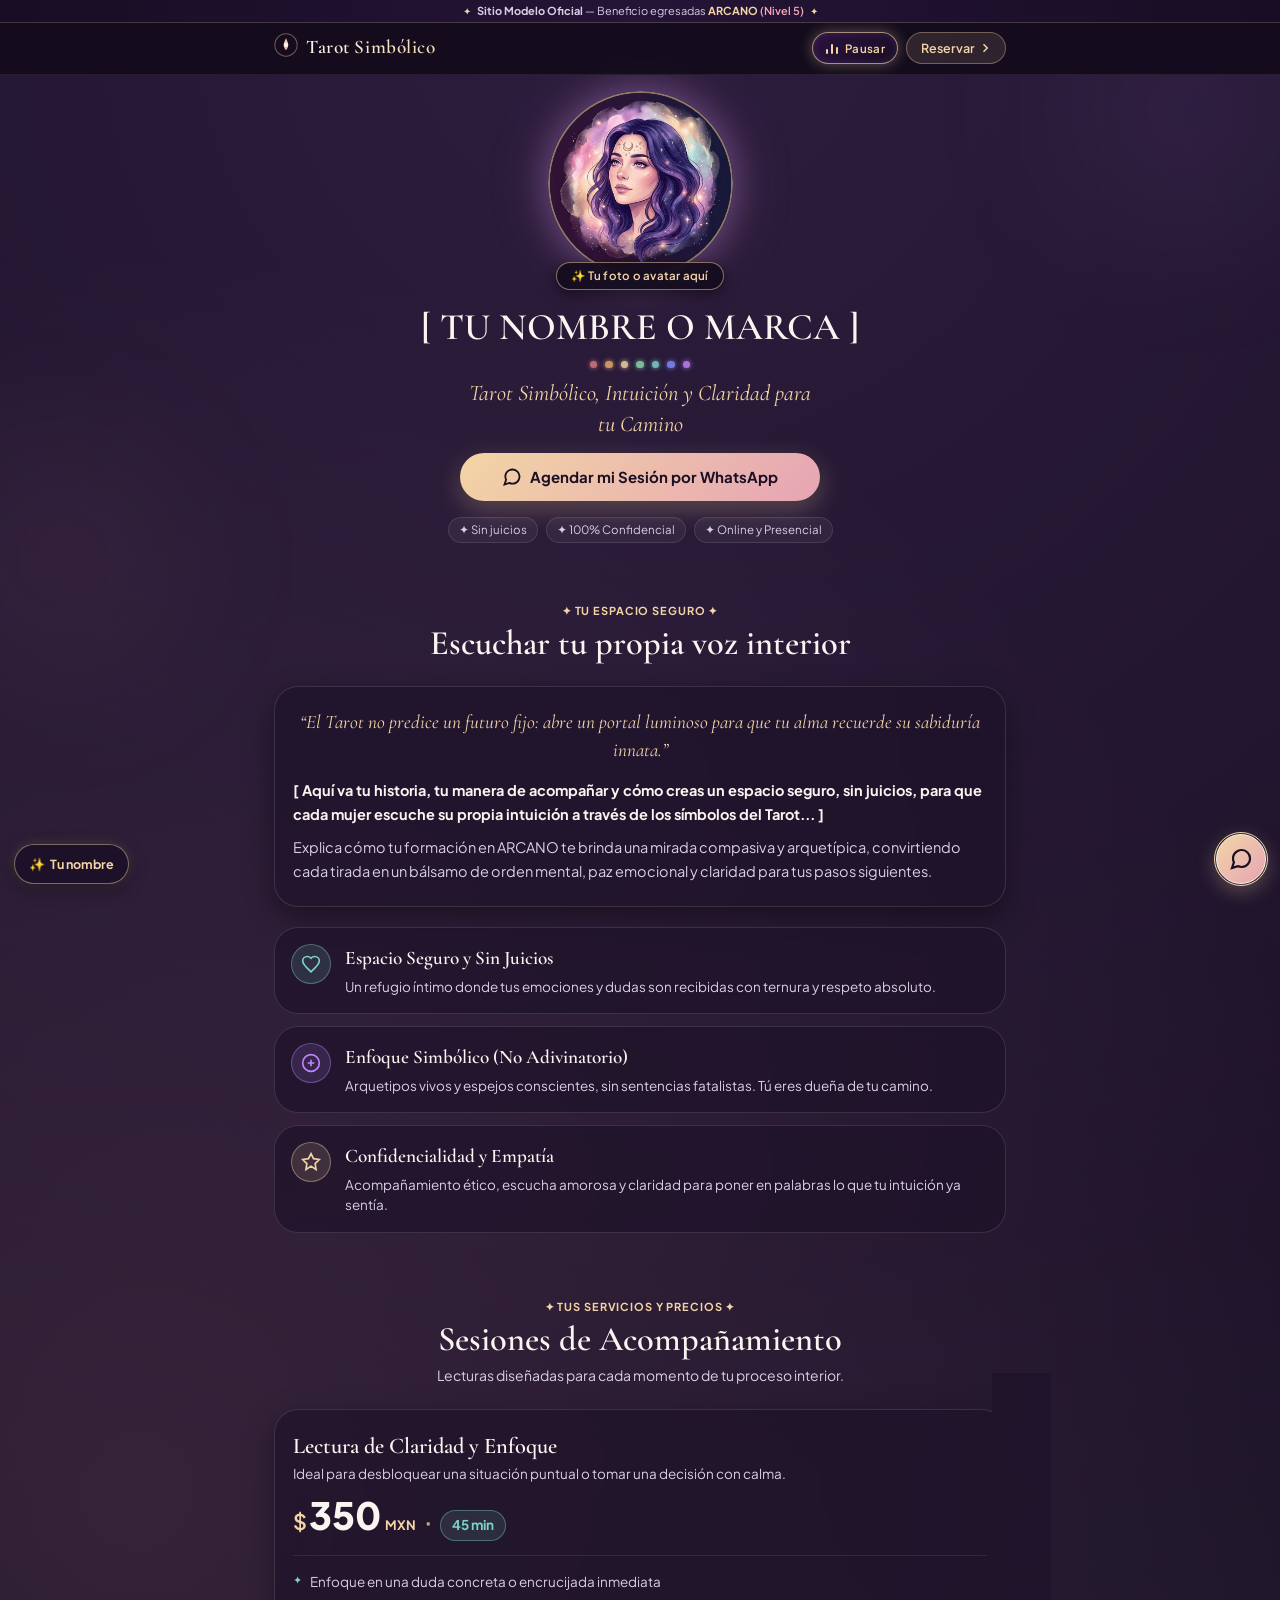
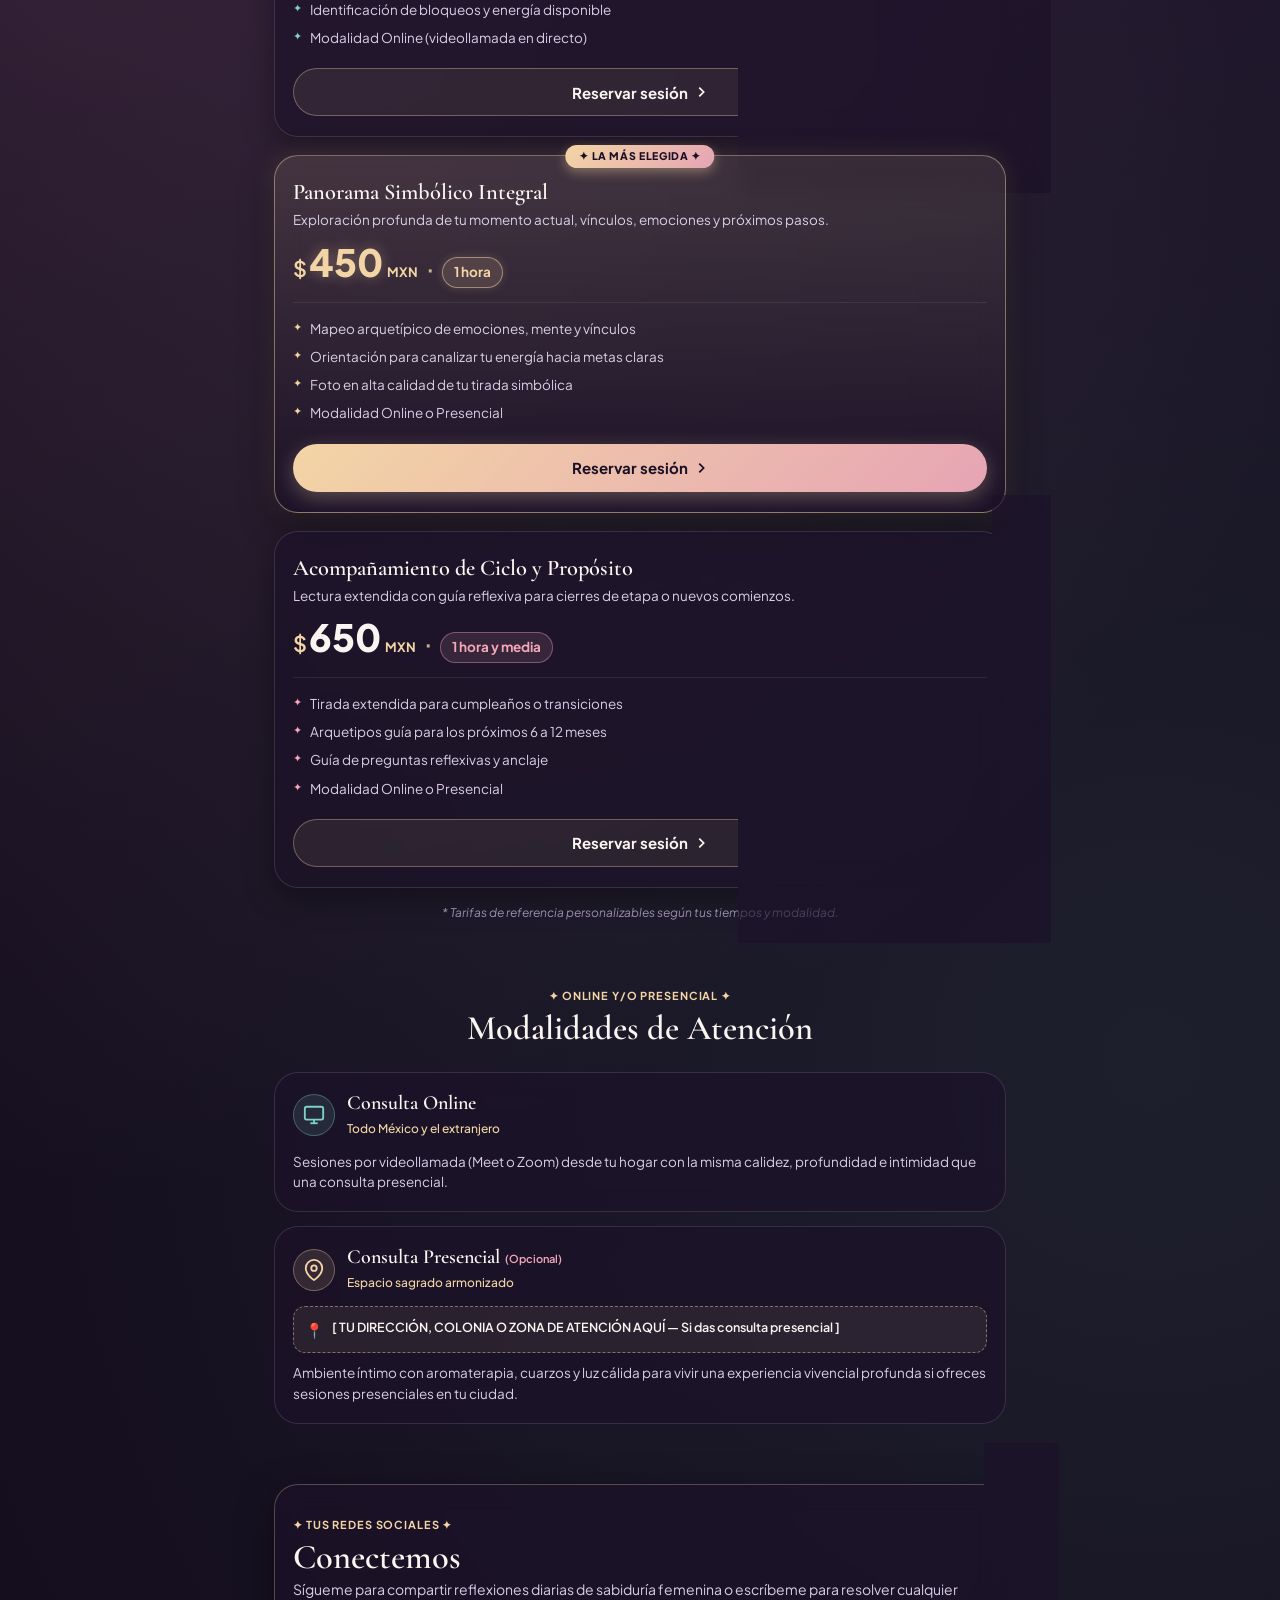
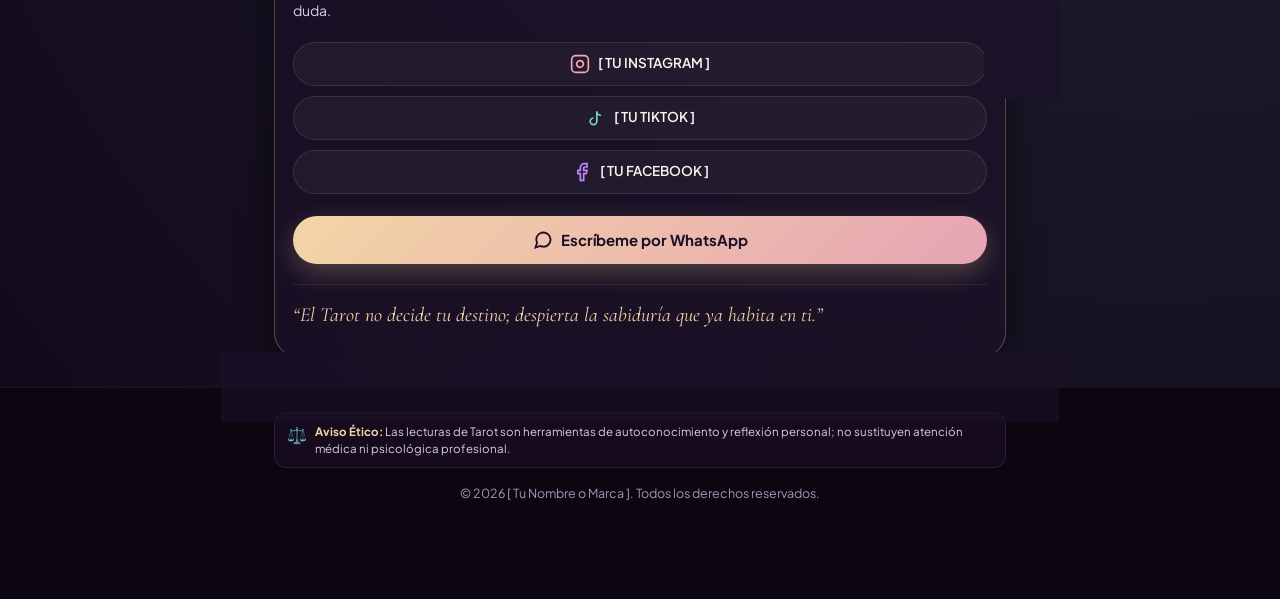
==== commit be38fcef: "feat(audio): rediseño boutique joyero de botón música y solución definitiva para autoplay en móvil" ====
--- a/index.html
+++ b/index.html
@@ -34,7 +34,50 @@
     href="https://fonts.googleapis.com/css2?family=Cormorant+Garamond:ital,wght@0,500;0,600;0,700;1,400;1,600&family=Plus+Jakarta+Sans:wght@400;500;600;700&display=swap"
     rel="stylesheet">
 
-  <link rel="stylesheet" href="styles.css">
+  <link rel="stylesheet" href="styles.css?v=4.0">
+
+  <!-- Estilos Críticos Inline para Botón Joya de Música (Inmunidad Total a Caché en Móvil) -->
+  <style>
+    .header-audio-pill {
+      -webkit-appearance: none !important;
+      -moz-appearance: none !important;
+      appearance: none !important;
+      display: inline-flex !important;
+      align-items: center !important;
+      gap: 6px !important;
+      padding: 4px 12px !important;
+      height: 32px !important;
+      min-height: 32px !important;
+      background: rgba(26, 14, 38, 0.88) !important;
+      border: 1px solid rgba(243, 213, 165, 0.45) !important;
+      border-radius: 9999px !important;
+      color: #F3D5A5 !important;
+      font-family: 'Plus Jakarta Sans', system-ui, sans-serif !important;
+      font-size: 11.5px !important;
+      font-weight: 600 !important;
+      letter-spacing: 0.03em !important;
+      cursor: pointer !important;
+      outline: none !important;
+      box-shadow: 0 2px 8px rgba(0, 0, 0, 0.35) !important;
+      backdrop-filter: blur(10px) !important;
+      -webkit-backdrop-filter: blur(10px) !important;
+      touch-action: manipulation !important;
+      user-select: none !important;
+      -webkit-user-select: none !important;
+    }
+    .header-audio-pill .audio-pill-wave {
+      display: inline-flex;
+      align-items: center;
+      justify-content: center;
+      width: 14px;
+      height: 14px;
+      flex-shrink: 0;
+    }
+    .header-audio-pill.is-paused .audio-icon-play { display: block !important; }
+    .header-audio-pill.is-paused .audio-icon-eq { display: none !important; }
+    .header-audio-pill.is-playing .audio-icon-play { display: none !important; }
+    .header-audio-pill.is-playing .audio-icon-eq { display: inline-flex !important; }
+  </style>
 
   <!-- Schema.org Microdatos -->
   <script type="application/ld+json">
@@ -85,23 +128,26 @@
         <span class="header-brand-title">Tarot Simbólico</span>
       </a>
 
-      <!-- Acciones de Cabecera: Botón Típico Play/Pause + Botón Reservar -->
+      <!-- Acciones de Cabecera: Botón Joyero de Música + Botón Reservar -->
       <div class="header-actions">
         <button type="button" 
-                class="header-audio-btn is-paused" 
+                class="header-audio-pill is-paused" 
                 id="header-audio-toggle" 
-                aria-label="Reproducir música de fondo" 
-                title="Música: Soy Mágica">
-          <!-- Ícono típico Play ▶ -->
-          <svg class="audio-icon-play" viewBox="0 0 24 24" width="13" height="13" fill="currentColor" aria-hidden="true">
-            <polygon points="6 3 20 12 6 21 6 3" />
-          </svg>
-          <!-- Ícono típico Pause ❚❚ -->
-          <svg class="audio-icon-pause" viewBox="0 0 24 24" width="13" height="13" fill="currentColor" aria-hidden="true">
-            <rect x="5" y="4" width="4" height="16" rx="1" />
-            <rect x="15" y="4" width="4" height="16" rx="1" />
-          </svg>
-          <span class="audio-state-text" id="audio-state-label">Play</span>
+                aria-label="Reproducir música: Soy Mágica" 
+                title="Música de fondo: Soy Mágica">
+          <span class="audio-pill-wave" aria-hidden="true">
+            <!-- Ícono Play fino en oro champán (en pausa) -->
+            <svg class="audio-icon-play" viewBox="0 0 16 16" width="11" height="11" fill="currentColor">
+              <path d="M4 2.8a.7.7 0 0 1 1.05-.61l8 4.7a.7.7 0 0 1 0 1.22l-8 4.7A.7.7 0 0 1 4 12.2V2.8z"/>
+            </svg>
+            <!-- Micro-ecualizador animado de 3 barritas (cuando suena) -->
+            <span class="audio-icon-eq">
+              <span class="eq-bar bar-1"></span>
+              <span class="eq-bar bar-2"></span>
+              <span class="eq-bar bar-3"></span>
+            </span>
+          </span>
+          <span class="audio-pill-text" id="audio-state-label">Música</span>
         </button>
 
         <a href="#servicios" class="header-cta-btn">
@@ -115,8 +161,10 @@
     </div>
   </header>
 
-  <!-- Elemento de Audio de Fondo (Soy Mágica) -->
-  <audio id="bg-music" src="soy-magica.mp3" preload="auto" loop></audio>
+  <!-- Elemento de Audio de Fondo con Source audio/mpeg explícito -->
+  <audio id="bg-music" preload="auto" playsinline loop>
+    <source src="soy-magica.mp3" type="audio/mpeg">
+  </audio>
 
   <!-- DECORACIONES AMBIENTALES DE AURA SUAVE (CUARZO ROSA & AMATISTA DIFUMINADAS) -->
   <div class="ambient-aura ambient-aura--purple" aria-hidden="true"></div>
@@ -631,7 +679,7 @@
     </a>
   </aside>
 
-  <script src="app.js"></script>
+  <script src="app.js?v=4.0"></script>
 </body>
 
 </html>
--- a/styles.css
+++ b/styles.css
@@ -243,56 +243,160 @@
   gap: 8px;
 }
 
-/* Botón discreto Play/Pause en el Header */
+/* ==========================================================================
+   BOTÓN BOUTIQUE DE MÚSICA EN EL HEADER (DISEÑO JOYERO MÍSTICO)
+   ========================================================================== */
+.header-audio-pill,
 .header-audio-btn {
-  display: inline-flex;
-  align-items: center;
-  gap: 6px;
-  background: rgba(255, 255, 255, 0.05);
-  border: 1px solid rgba(243, 213, 165, 0.3);
-  border-radius: var(--radius-full);
-  padding: 4px 11px;
-  min-height: 32px;
-  color: var(--gem-champagne);
-  font-size: 11.5px;
-  font-weight: 600;
-  cursor: pointer;
-  transition: all var(--transition-smooth);
-  touch-action: manipulation;
-}
-
+  -webkit-appearance: none !important;
+  -moz-appearance: none !important;
+  appearance: none !important;
+  display: inline-flex !important;
+  align-items: center !important;
+  gap: 6px !important;
+  padding: 4px 12px !important;
+  height: 32px !important;
+  min-height: 32px !important;
+  background: rgba(26, 14, 38, 0.88) !important;
+  border: 1px solid rgba(243, 213, 165, 0.42) !important;
+  border-radius: var(--radius-full) !important;
+  color: var(--gem-champagne) !important;
+  font-family: var(--font-sans) !important;
+  font-size: 11.5px !important;
+  font-weight: 600 !important;
+  letter-spacing: 0.03em !important;
+  cursor: pointer !important;
+  outline: none !important;
+  box-shadow: 0 2px 8px rgba(0, 0, 0, 0.35) !important;
+  backdrop-filter: blur(10px) !important;
+  -webkit-backdrop-filter: blur(10px) !important;
+  transition: all var(--transition-smooth) !important;
+  touch-action: manipulation !important;
+  user-select: none !important;
+  -webkit-user-select: none !important;
+}
+
+.header-audio-pill:hover,
+.header-audio-pill:active,
 .header-audio-btn:hover,
 .header-audio-btn:active {
-  background: rgba(243, 213, 165, 0.16);
-  border-color: rgba(243, 213, 165, 0.55);
-}
-
-.header-audio-btn .audio-icon-play,
-.header-audio-btn .audio-icon-pause {
-  color: var(--gem-champagne);
+  background: rgba(45, 20, 65, 0.95) !important;
+  border-color: rgba(243, 213, 165, 0.75) !important;
+  box-shadow: 0 0 12px rgba(243, 213, 165, 0.3) !important;
+  transform: scale(0.97) !important;
+}
+
+.header-audio-pill .audio-pill-wave,
+.header-audio-btn .audio-pill-wave {
+  display: inline-flex;
+  align-items: center;
+  justify-content: center;
+  width: 14px;
+  height: 14px;
   flex-shrink: 0;
-}
-
-/* Control visual Play / Pause típico */
+  position: relative;
+}
+
+/* Ícono de Play fino en oro champán */
+.header-audio-pill .audio-icon-play,
+.header-audio-btn .audio-icon-play {
+  color: var(--gem-champagne);
+  transition: transform 0.2s ease;
+}
+
+/* Micro-ecualizador boutique animado de 3 barritas */
+.audio-icon-eq {
+  display: inline-flex;
+  align-items: flex-end;
+  justify-content: space-between;
+  width: 12px;
+  height: 11px;
+  gap: 2px;
+}
+
+.audio-icon-eq .eq-bar {
+  width: 2.2px;
+  background: var(--gem-champagne);
+  border-radius: 2px;
+  display: inline-block;
+  transform-origin: bottom;
+}
+
+.audio-icon-eq .bar-1 {
+  height: 5px;
+}
+.audio-icon-eq .bar-2 {
+  height: 10px;
+}
+.audio-icon-eq .bar-3 {
+  height: 7px;
+}
+
+/* Estado: EN PAUSA */
+.header-audio-pill.is-paused .audio-icon-play,
 .header-audio-btn.is-paused .audio-icon-play {
-  display: block;
-}
-.header-audio-btn.is-paused .audio-icon-pause {
-  display: none;
-}
+  display: block !important;
+}
+.header-audio-pill.is-paused .audio-icon-eq,
+.header-audio-btn.is-paused .audio-icon-eq {
+  display: none !important;
+}
+.header-audio-pill.is-paused .audio-pill-text,
 .header-audio-btn.is-paused .audio-state-text {
-  color: var(--text-pearl-lilac);
-  opacity: 0.85;
-}
-
+  color: var(--gem-champagne);
+  opacity: 0.95;
+}
+
+/* Estado: REPRODUCIENDO (Animación de ondas de sonido) */
+.header-audio-pill.is-playing,
+.header-audio-btn.is-playing {
+  border-color: rgba(243, 213, 165, 0.65) !important;
+  background: linear-gradient(135deg, rgba(45, 20, 65, 0.9), rgba(26, 14, 38, 0.95)) !important;
+  box-shadow: 0 0 14px rgba(243, 213, 165, 0.35), inset 0 0 8px rgba(192, 132, 252, 0.15) !important;
+}
+
+.header-audio-pill.is-playing .audio-icon-play,
 .header-audio-btn.is-playing .audio-icon-play {
-  display: none;
-}
-.header-audio-btn.is-playing .audio-icon-pause {
-  display: block;
-}
-.header-audio-btn.is-playing .audio-state-text {
-  color: var(--gem-champagne);
+  display: none !important;
+}
+
+.header-audio-pill.is-playing .audio-icon-eq,
+.header-audio-btn.is-playing .audio-icon-eq {
+  display: inline-flex !important;
+}
+
+.header-audio-pill.is-playing .audio-icon-eq .bar-1,
+.header-audio-btn.is-playing .audio-icon-eq .bar-1 {
+  animation: eqBounce1 0.9s ease-in-out infinite alternate;
+}
+.header-audio-pill.is-playing .audio-icon-eq .bar-2,
+.header-audio-btn.is-playing .audio-icon-eq .bar-2 {
+  animation: eqBounce2 0.75s ease-in-out infinite alternate 0.15s;
+}
+.header-audio-pill.is-playing .audio-icon-eq .bar-3,
+.header-audio-btn.is-playing .audio-icon-eq .bar-3 {
+  animation: eqBounce3 0.85s ease-in-out infinite alternate 0.3s;
+}
+
+@keyframes eqBounce1 {
+  0% { height: 3px; }
+  100% { height: 11px; }
+}
+
+@keyframes eqBounce2 {
+  0% { height: 11px; }
+  100% { height: 4px; }
+}
+
+@keyframes eqBounce3 {
+  0% { height: 4px; }
+  100% { height: 10px; }
+}
+
+.header-audio-pill .audio-pill-text,
+.header-audio-btn .audio-state-text {
+  font-size: 11.5px;
+  line-height: 1;
 }
 
 .header-cta-btn {
@@ -301,6 +405,7 @@
   gap: 4px;
   padding: 5px 14px;
   min-height: 32px;
+  height: 32px;
   border-radius: var(--radius-full);
   background: rgba(243, 213, 165, 0.12);
   border: 1px solid rgba(243, 213, 165, 0.35);
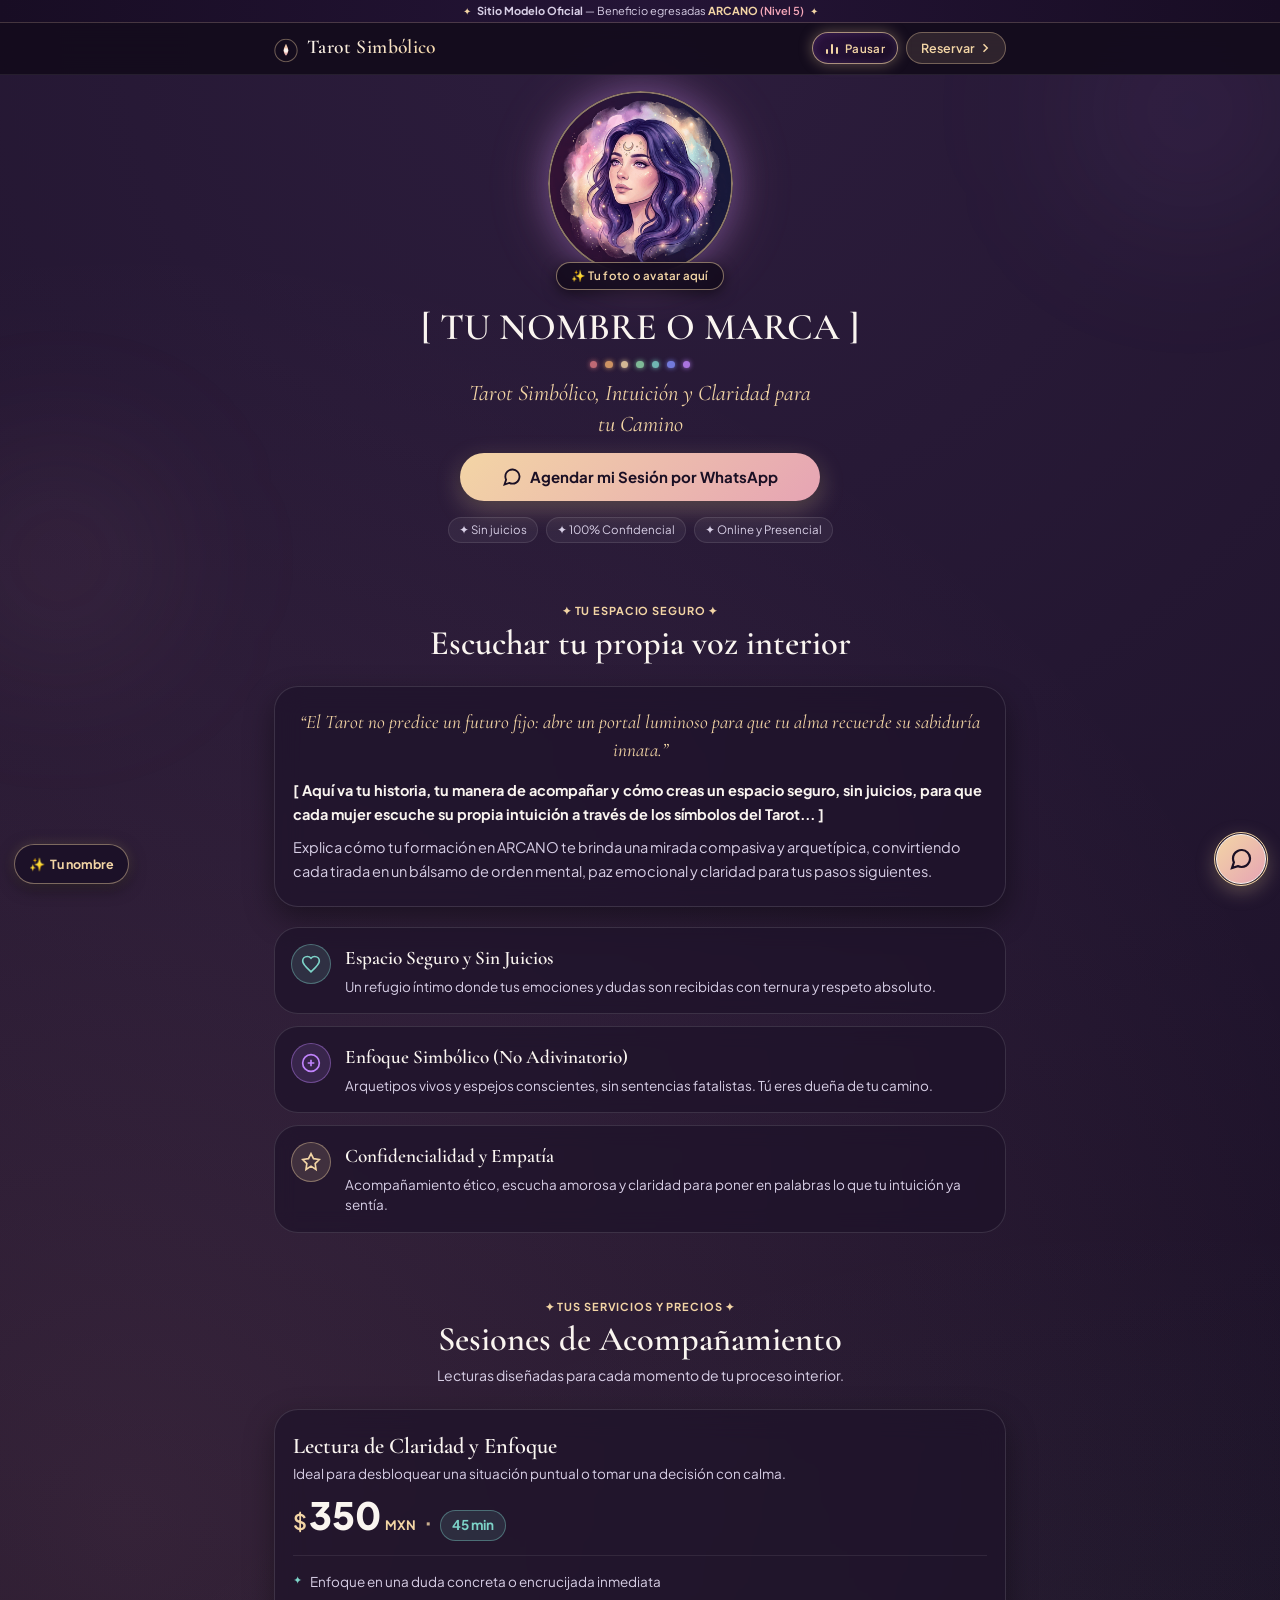
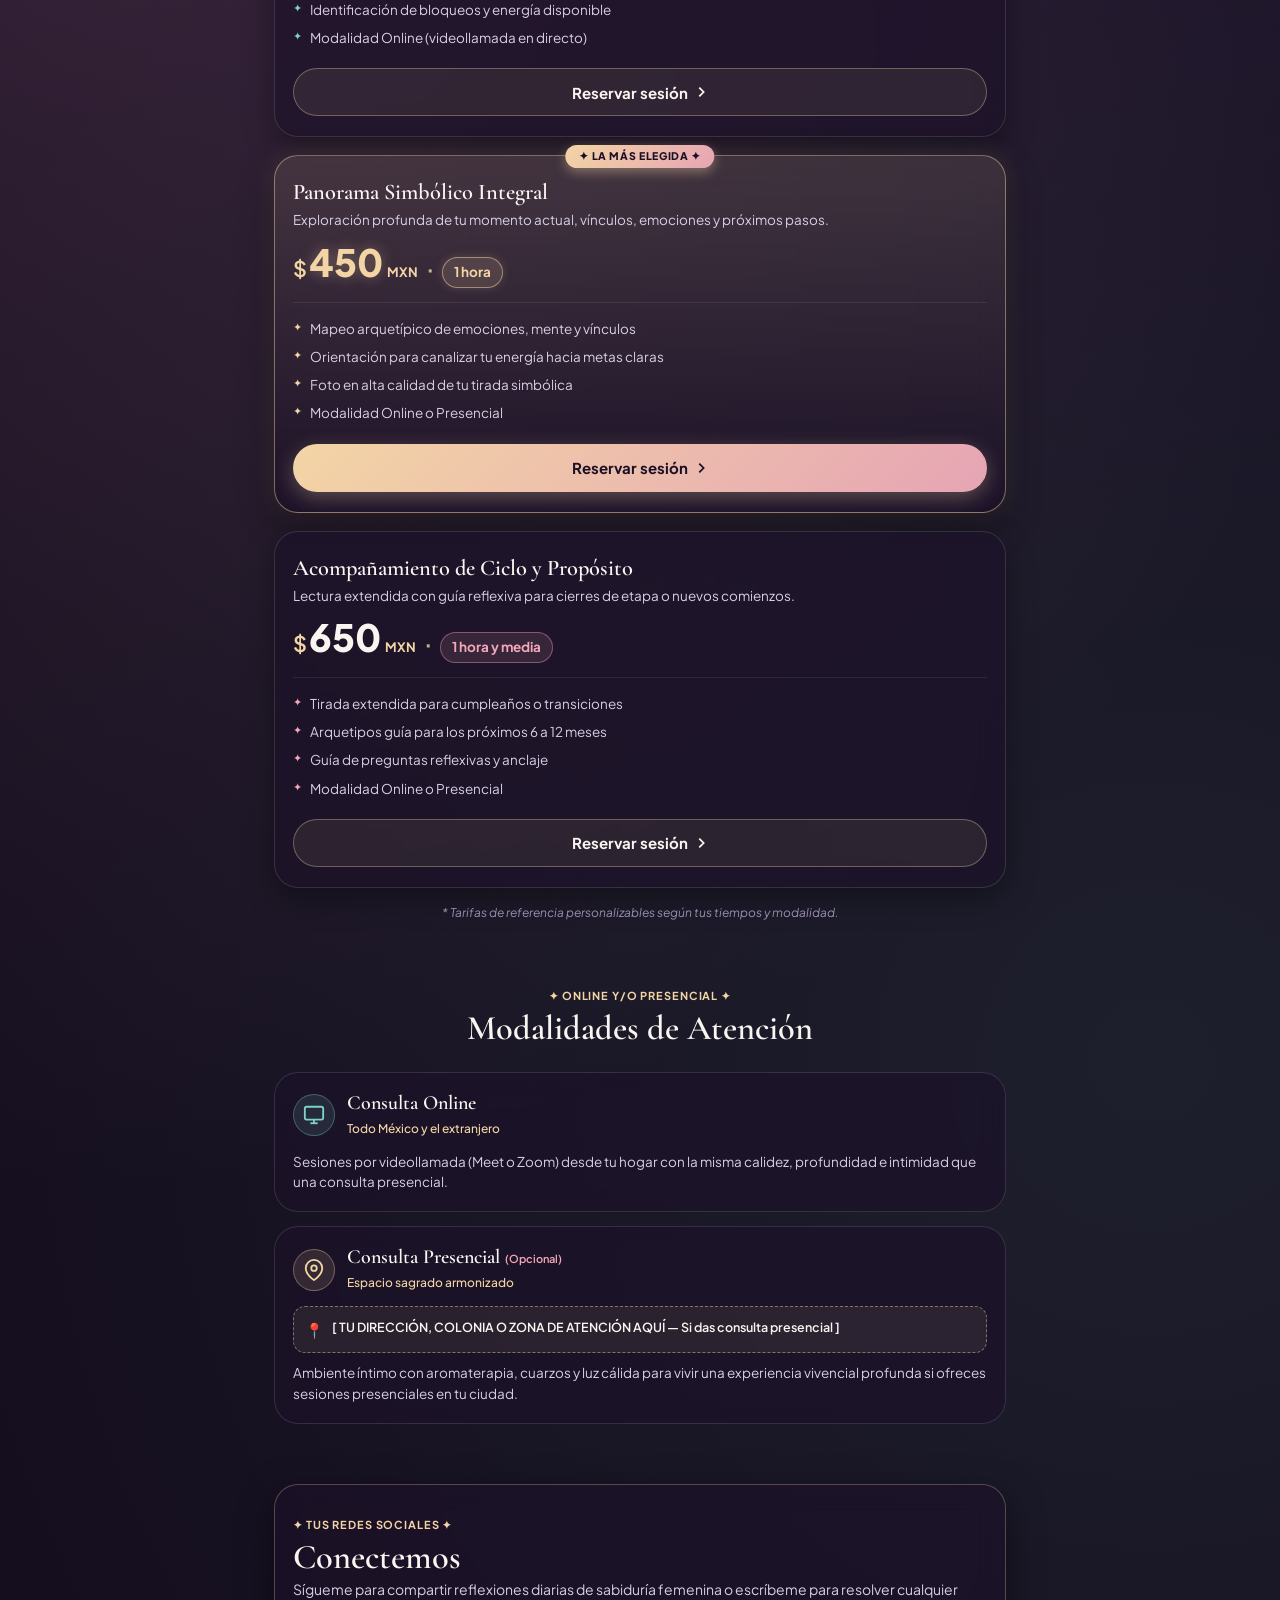
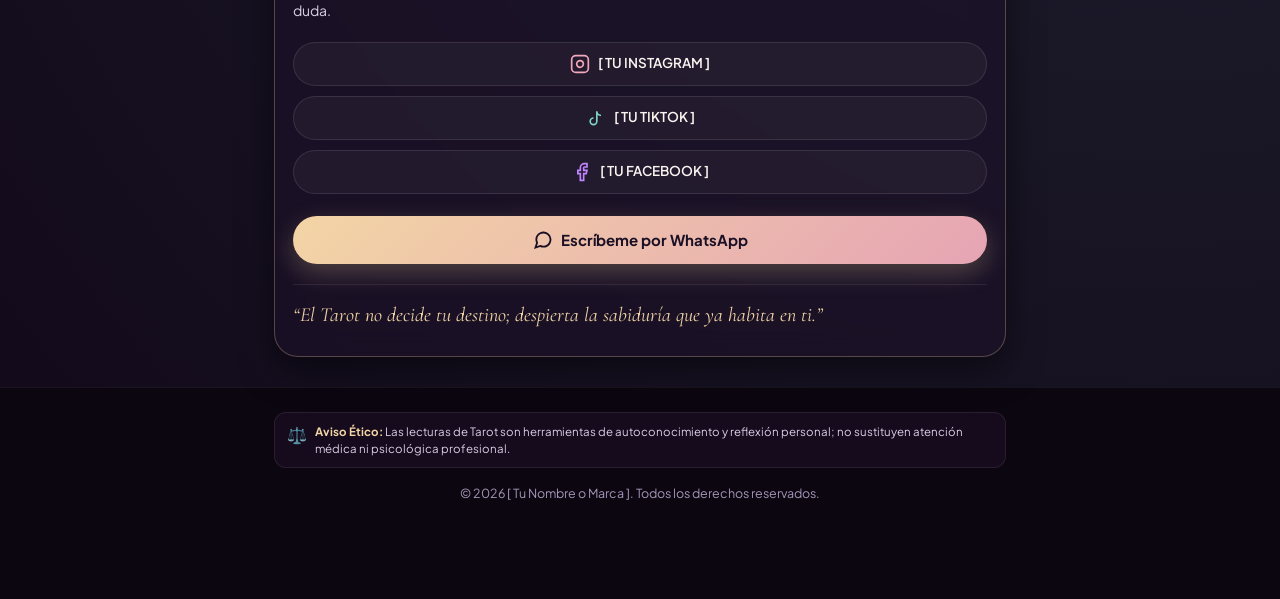
==== commit 6c05ee75: "fix(header): corregir alineacion optica vertical del logo con respecto al titulo" ====
--- a/index.html
+++ b/index.html
@@ -34,7 +34,7 @@
     href="https://fonts.googleapis.com/css2?family=Cormorant+Garamond:ital,wght@0,500;0,600;0,700;1,400;1,600&family=Plus+Jakarta+Sans:wght@400;500;600;700&display=swap"
     rel="stylesheet">
 
-  <link rel="stylesheet" href="styles.css?v=4.0">
+  <link rel="stylesheet" href="styles.css?v=4.2">
 
   <!-- Estilos Críticos Inline para Botón Joya de Música (Inmunidad Total a Caché en Móvil) -->
   <style>
@@ -77,6 +77,27 @@
     .header-audio-pill.is-paused .audio-icon-eq { display: none !important; }
     .header-audio-pill.is-playing .audio-icon-play { display: none !important; }
     .header-audio-pill.is-playing .audio-icon-eq { display: inline-flex !important; }
+    
+    /* Alineación Óptica Milimétrica del Logo de Brújula/Loto con el Texto */
+    .header-brand {
+      display: inline-flex !important;
+      align-items: center !important;
+      gap: 9px !important;
+    }
+    .header-symbol {
+      display: inline-flex !important;
+      align-items: center !important;
+      justify-content: center !important;
+      transform: translateY(2.5px) !important;
+      flex-shrink: 0 !important;
+    }
+    .header-symbol svg {
+      display: block !important;
+    }
+    .header-brand-title {
+      line-height: 1 !important;
+      display: inline-block !important;
+    }
   </style>
 
   <!-- Schema.org Microdatos -->
--- a/styles.css
+++ b/styles.css
@@ -222,19 +222,34 @@
 }
 
 .header-brand {
-  display: flex;
-  align-items: center;
-  gap: 8px;
+  display: inline-flex;
+  align-items: center;
+  gap: 9px;
+  text-decoration: none;
+}
+
+.header-symbol {
+  display: inline-flex;
+  align-items: center;
+  justify-content: center;
+  flex-shrink: 0;
+  transform: translateY(2.5px); /* Ajuste óptico: baja el glifo 2.5px para centrarse perfectamente con Tarot Simbólico */
+}
+
+.header-symbol svg {
+  display: block;
 }
 
 .header-brand-title {
   font-family: var(--font-serif);
-  font-size: 1.2rem;
+  font-size: 1.22rem;
   font-weight: 600;
-  letter-spacing: 0.03em;
+  line-height: 1;
+  letter-spacing: 0.02em;
   background: linear-gradient(135deg, #FAF5F0, #F3D5A5);
   -webkit-background-clip: text;
   -webkit-text-fill-color: transparent;
+  display: inline-block;
 }
 
 .header-actions {
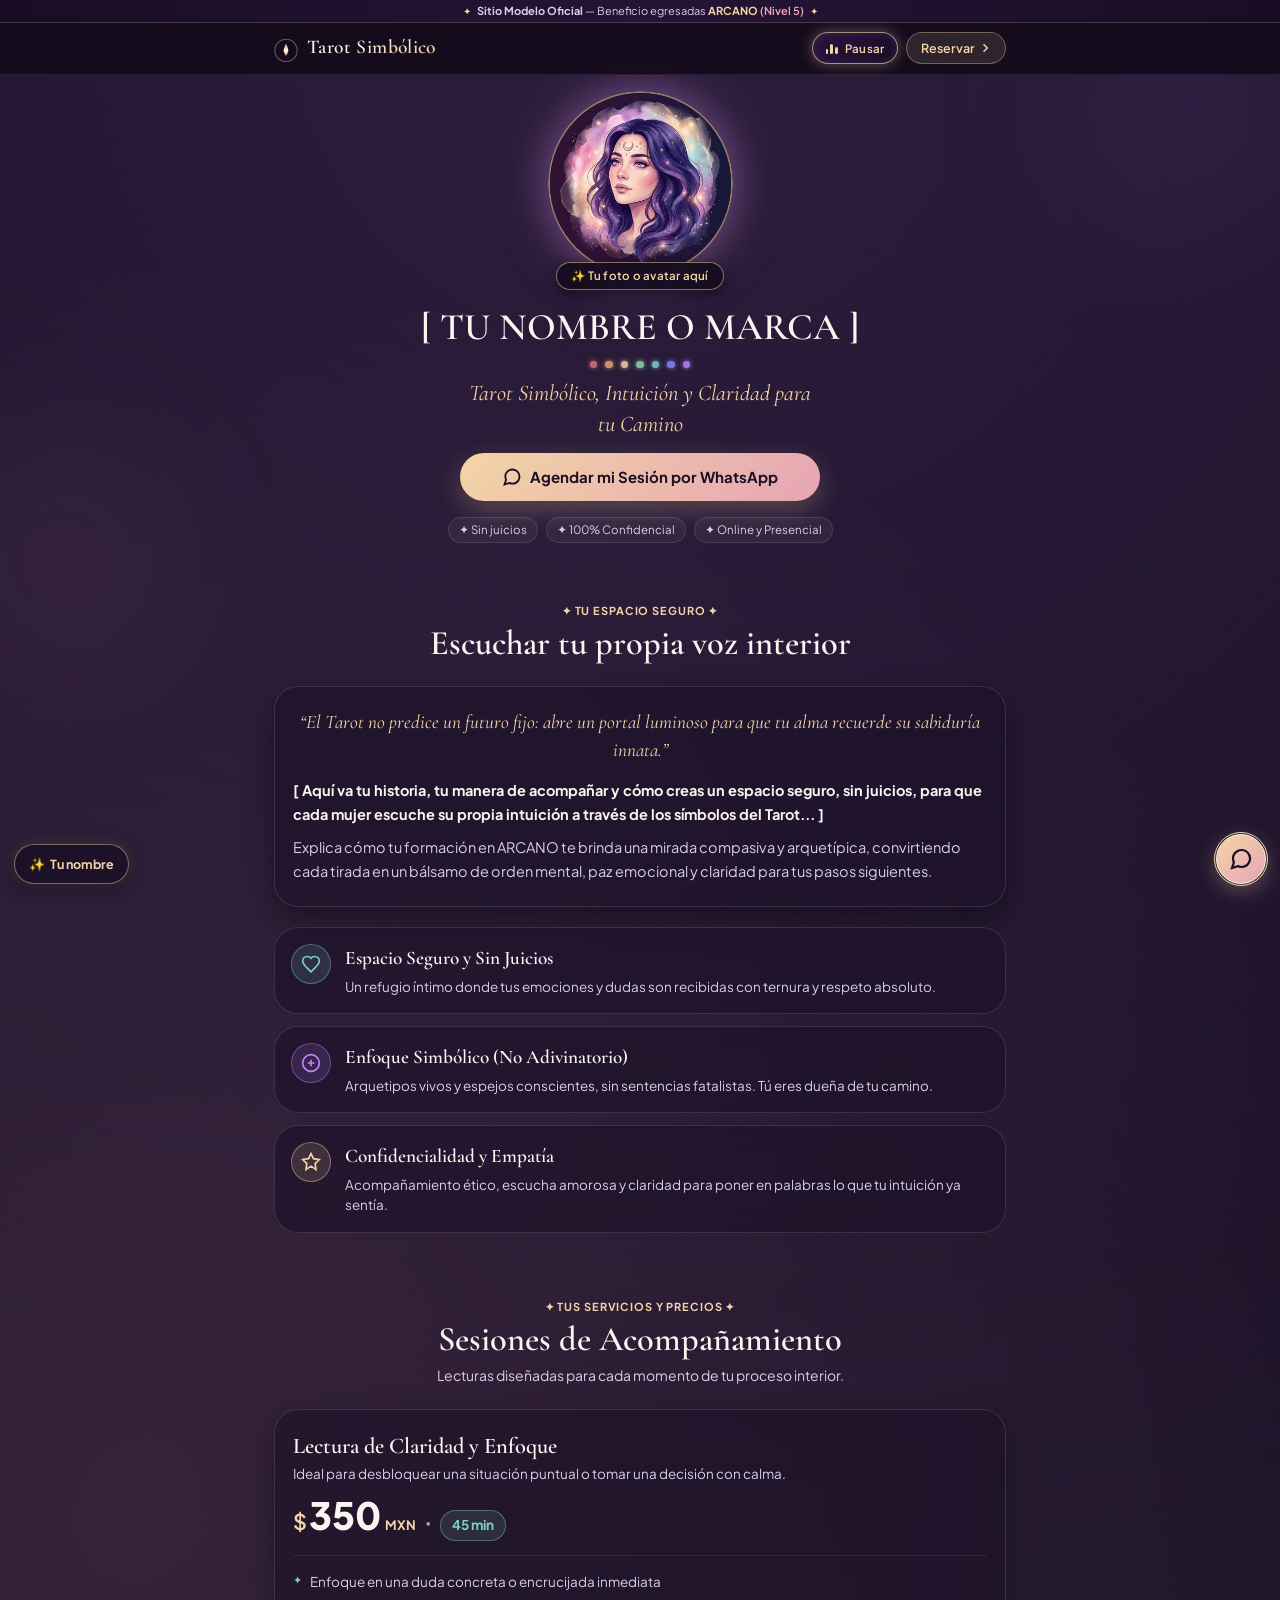
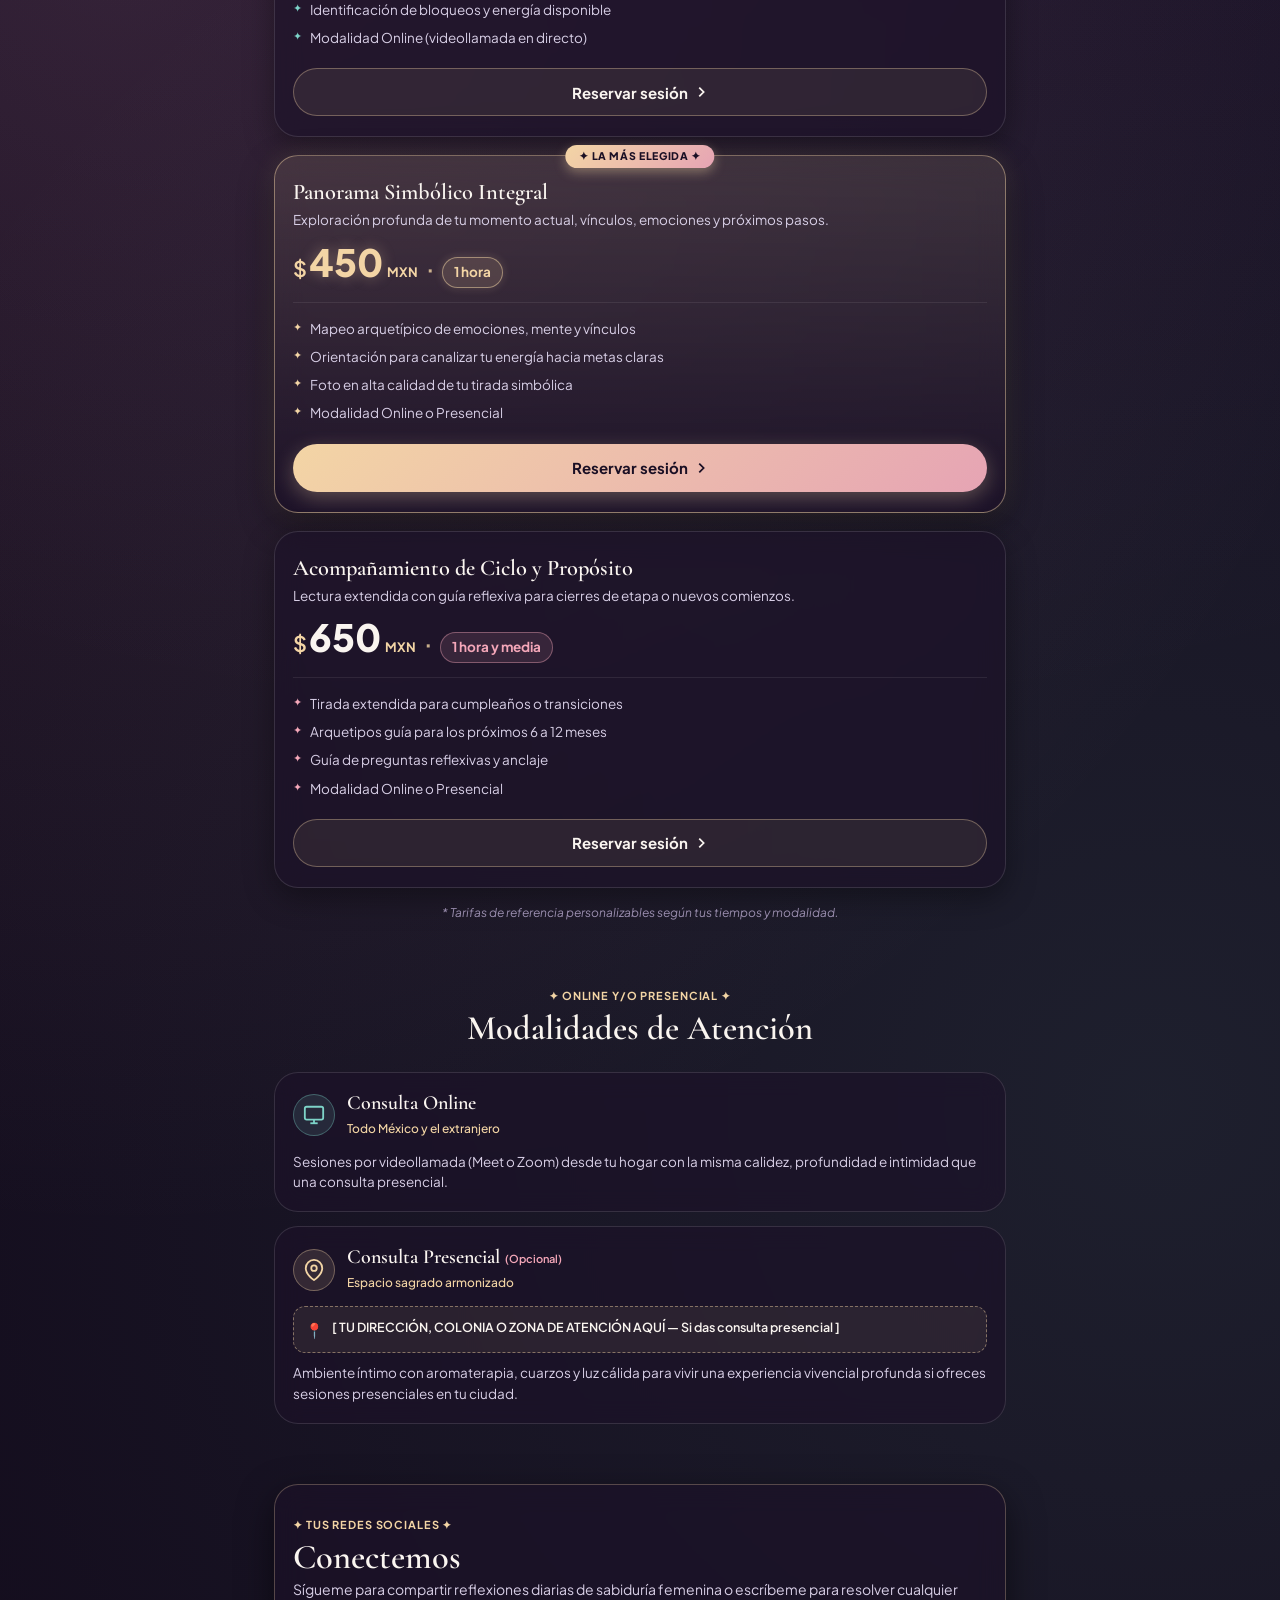
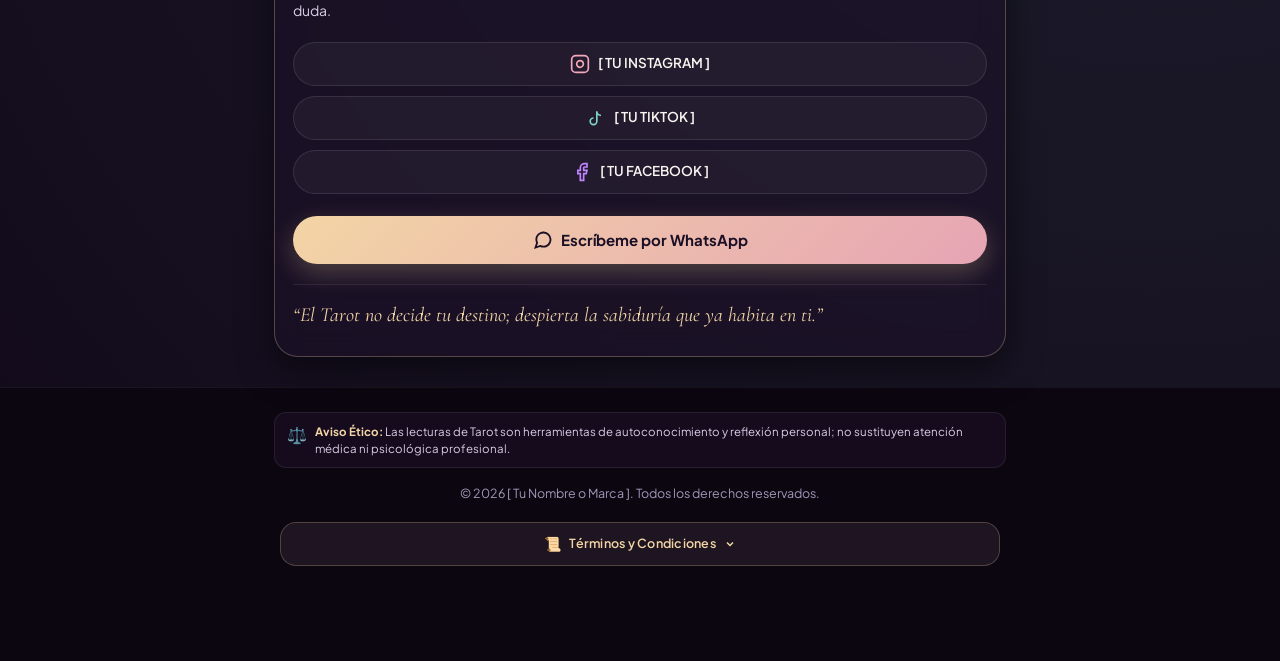
==== commit 16dd9936: "feat(footer): agregar seccion desplegable elegante de Terminos y Condiciones Generales" ====
--- a/index.html
+++ b/index.html
@@ -34,7 +34,7 @@
     href="https://fonts.googleapis.com/css2?family=Cormorant+Garamond:ital,wght@0,500;0,600;0,700;1,400;1,600&family=Plus+Jakarta+Sans:wght@400;500;600;700&display=swap"
     rel="stylesheet">
 
-  <link rel="stylesheet" href="styles.css?v=4.2">
+  <link rel="stylesheet" href="styles.css?v=4.3">
 
   <!-- Estilos Críticos Inline para Botón Joya de Música (Inmunidad Total a Caché en Móvil) -->
   <style>
@@ -627,6 +627,85 @@
           los derechos reservados.</p>
       </div>
 
+      <!-- TÉRMINOS Y CONDICIONES GENERALES (DESPLEGABLE ELEGANTE DESPUÉS DE DERECHOS RESERVADOS) -->
+      <div class="footer-terms-wrap">
+        <details class="footer-terms-details" id="terminos-condiciones">
+          <summary class="footer-terms-trigger">
+            <span class="terms-trigger-icon">📜</span>
+            <span class="terms-trigger-text">Términos y Condiciones</span>
+            <svg class="terms-trigger-arrow" viewBox="0 0 16 16" width="12" height="12" fill="none" stroke="currentColor" stroke-width="2" aria-hidden="true">
+              <path d="M4 6l4 4 4-4"/>
+            </svg>
+          </summary>
+
+          <div class="footer-terms-body">
+            <h3 class="terms-main-title">TÉRMINOS Y CONDICIONES GENERALES DEL SITIO Y LA CONSULTA</h3>
+            <p class="terms-subtitle">Arcano Solutions · Línea de Tarot Simbólico, Formación y Consultorio</p>
+
+            <div class="terms-section">
+              <h4>1. Identidad y Naturaleza del Servicio</h4>
+              <p>Este sitio y los materiales o acompañamientos vinculados pertenecen a <strong>Arcano Solutions</strong> (en su línea de Tarot simbólico, formación y presentación de consulta). Todo el contenido —incluidas lecturas orientativas, guías, manuales, recursos descargables y elementos multimedia— tiene fines exclusivamente de autoconocimiento, reflexión simbólica, educación y desarrollo personal.</p>
+              <p><strong>Deslinde sanitario, psicológico y legal:</strong> Las lecturas de Tarot y las actividades formativas o de acompañamiento no sustituyen ni equivalen, bajo ninguna circunstancia, a diagnóstico, consulta, tratamiento o intervención médica, psiquiátrica o psicológica clínica profesional, ni a asesoría legal, fiscal, contable o financiera.</p>
+              <p><strong>Libre albedrío y corresponsabilidad:</strong> El consultante o usuario conserva en todo momento su soberanía, libre albedrío y responsabilidad exclusiva sobre sus decisiones personales, familiares, laborales, económicas o de salud. El Tarot se aborda desde una mirada simbólica y reflexiva, no como sentencia fatalista ni predicción absoluta.</p>
+            </div>
+
+            <div class="terms-section">
+              <h4>2. Promoción Formativa, Primer Mes y Entrega de Sitio / Dominio</h4>
+              <p>Cuando el proceso formativo o promocional contemple beneficios de ingreso, avance de niveles y entrega de página web con dominio propio:</p>
+              <ul>
+                <li><strong>Primer mes promocional:</strong> El beneficio promocional del primer mes aplica conforme a las condiciones vigentes de la campaña o matrícula comunicada al momento de inscribirse.</li>
+                <li><strong>Habilitación del beneficio a partir del quinto nivel:</strong> El derecho o elegibilidad al beneficio de página/dominio promocional se activa a partir del quinto nivel del programa formativo, sujeto al cumplimiento regular de su avance académico.</li>
+                <li><strong>Entrega hasta la finalización del sexto nivel y desarrollo de identidad:</strong> La entrega y puesta en marcha final del sitio y su dominio se realizan hasta la finalización del curso (sexto nivel), una vez completado el proceso y desarrollada toda la identidad visual y de contenido de la página, otorgando el margen de tiempo necesario para construirla y dejarla lista con propiedad.</li>
+              </ul>
+            </div>
+
+            <div class="terms-section">
+              <h4>3. Dominio Propio, Titularidad y Renovación Anual</h4>
+              <p>Cuando una entrega o promoción incluya el registro de un dominio web propio (por ejemplo, extensiones como .com, .com.mx u otras disponibles):</p>
+              <ul>
+                <li><strong>Sujeto a disponibilidad:</strong> El nombre de dominio queda sujeto a disponibilidad real al momento de realizar el registro; si el nombre solicitado ya está ocupado, se elegirá una alternativa acorde con la marca o el nombre profesional acordado.</li>
+                <li><strong>Primer año incluido y titularidad:</strong> El costo del registro del primer año corre por cuenta de la promoción o entrega pactada (una vez cumplido el ciclo y la entrega correspondiente), contemplando la cesión o asignación de titularidad a nombre del titular acordado conforme a los términos de entrega establecidos.</li>
+                <li><strong>Renovaciones a partir del segundo año:</strong> A partir del segundo año (y en renovaciones posteriores), el pago de renovación anual corre directamente por cuenta del titular del dominio para mantenerlo activo. Como referencia habitual, la renovación anual de un dominio estándar suele situarse por debajo de los $500 MXN al año, sujeta a la tarifa vigente del registrador o proveedor al momento de efectuar el pago.</li>
+              </ul>
+            </div>
+
+            <div class="terms-section">
+              <h4>4. Correo Electrónico con Marca, Hosting, Modificaciones y Alcance Técnico</h4>
+              <p>El sitio base está concebido como una página web informativa y de presentación de consulta, ligera y optimizada para navegación móvil, con enfoque principal en el contacto directo vía WhatsApp.</p>
+              <ul>
+                <li><strong>Sin buzones corporativos de pago por defecto:</strong> El paquete base no incluye buzones de correo electrónico corporativo de pago de manera predeterminada, con el fin de evitar cuotas mensuales innecesarias por buzones que no se utilizan en la operación diaria.</li>
+                <li><strong>Dirección vinculada a la marca / reenvío:</strong> Cuando aplique o se configure en un proveedor compatible, podrá habilitarse una dirección de correo asociada al dominio o marca (por ejemplo, mediante reenvío hacia el correo personal o de uso habitual del titular), sin buzones de pago obligatorios incluidos por defecto ni cargos ocultos.</li>
+                <li><strong>Modificaciones estándar incluidas:</strong> Las actualizaciones o ajustes habituales del sitio —como cambiar un número de WhatsApp o teléfono, actualizar enlaces, textos, horarios o realizar modificaciones estándar de diseño/presentación sobre la estructura base— se atienden de forma ágil sin complicar la operación.</li>
+                <li><strong>Ampliaciones, tiendas y desarrollos futuros:</strong> Cualquier incorporación de mayor alcance —tales como tiendas en línea o e-commerce (por ejemplo, venta de talismanes, mazos o productos propios), pasarelas de pago, funciones a medida, rediseños complejos o acuerdos de colaboración o comisiones futuras— se considera un proyecto distinto y se cotiza o acuerda por separado antes de implementarse.</li>
+              </ul>
+            </div>
+
+            <div class="terms-section">
+              <h4>5. Citas, Puntualidad, Cancelaciones y Confidencialidad</h4>
+              <ul>
+                <li><strong>Agendamiento y puntualidad:</strong> Las sesiones se programan de común acuerdo. Se solicita puntualidad a la hora convenida; cualquier retraso puede reducir el tiempo disponible de la sesión para no afectar la agenda posterior.</li>
+                <li><strong>Reprogramaciones y cancelaciones:</strong> Cualquier cambio de horario o cancelación deberá notificarse con anticipación razonable según lo acordado al momento de reservar. Los anticipos o apartados de fecha, cuando apliquen, se rigen por las condiciones comunicadas al confirmar la cita.</li>
+                <li><strong>Confidencialidad:</strong> La información personal y los temas compartidos durante el contacto o consulta se tratan con confidencialidad y respeto.</li>
+              </ul>
+            </div>
+
+            <div class="terms-section">
+              <h4>6. Propiedad Intelectual y Uso del Sitio</h4>
+              <p>Todos los textos, estructuras, diseños, elementos gráficos, audios, documentos y materiales de <strong>Arcano Solutions</strong> —así como los contenidos propios integrados en cada sitio— están protegidos por las leyes aplicables en materia de derechos de autor y propiedad intelectual. Queda prohibida su copia, reproducción, redistribución o explotación comercial no autorizada.</p>
+            </div>
+
+            <div class="terms-section">
+              <h4>7. Contacto Directo</h4>
+              <p>Para cualquier duda, aclaración sobre estos Términos y Condiciones, consulta sobre dominios o seguimiento de sesiones, los canales oficiales de contacto son los siguientes:</p>
+              <ul class="terms-contact-list">
+                <li><strong>Correo de contacto:</strong> <a href="mailto:consultas@arcanosolutions.com" class="terms-link">consultas@arcanosolutions.com</a></li>
+                <li><strong>Teléfono / WhatsApp oficial:</strong> <a href="https://wa.me/528121912778?text=Hola%2C%20tengo%20una%20duda%20sobre%20los%20T%C3%A9rminos%20y%20Condiciones" class="terms-link" target="_blank" rel="noopener noreferrer">+52 81 2191 2778</a></li>
+              </ul>
+            </div>
+          </div>
+        </details>
+      </div>
+
     </div>
   </footer>
 
--- a/styles.css
+++ b/styles.css
@@ -1535,4 +1535,167 @@
     transform: scale(1.25);
     opacity: 0;
   }
-}+}
+/* ==========================================================================
+   TÉRMINOS Y CONDICIONES EN EL FOOTER (DESPLEGABLE BOUTIQUE)
+   ========================================================================== */
+.footer-terms-wrap {
+  margin-top: 18px;
+  width: 100%;
+  max-width: 720px;
+  margin-left: auto;
+  margin-right: auto;
+}
+
+.footer-terms-details {
+  background: rgba(22, 13, 31, 0.7);
+  border: 1px solid rgba(243, 213, 165, 0.28);
+  border-radius: 16px;
+  overflow: hidden;
+  transition: all var(--transition-smooth);
+  backdrop-filter: blur(10px);
+  -webkit-backdrop-filter: blur(10px);
+}
+
+.footer-terms-details[open] {
+  border-color: rgba(243, 213, 165, 0.5);
+  box-shadow: 0 4px 20px rgba(0, 0, 0, 0.4);
+}
+
+.footer-terms-trigger {
+  display: flex;
+  align-items: center;
+  justify-content: center;
+  gap: 8px;
+  padding: 10px 18px;
+  cursor: pointer;
+  list-style: none;
+  user-select: none;
+  -webkit-user-select: none;
+  background: rgba(243, 213, 165, 0.05);
+  transition: background var(--transition-smooth);
+}
+
+.footer-terms-trigger::-webkit-details-marker {
+  display: none;
+}
+
+.footer-terms-trigger:hover,
+.footer-terms-trigger:active {
+  background: rgba(243, 213, 165, 0.12);
+}
+
+.terms-trigger-icon {
+  font-size: 14px;
+}
+
+.terms-trigger-text {
+  font-family: var(--font-sans);
+  font-size: 12.5px;
+  font-weight: 600;
+  color: var(--gem-champagne);
+  letter-spacing: 0.02em;
+}
+
+.terms-trigger-arrow {
+  color: var(--gem-champagne);
+  transition: transform 0.25s ease;
+  flex-shrink: 0;
+}
+
+.footer-terms-details[open] .terms-trigger-arrow {
+  transform: rotate(180deg);
+}
+
+.footer-terms-body {
+  padding: 22px 18px;
+  border-top: 1px solid rgba(243, 213, 165, 0.18);
+  text-align: left;
+  font-family: var(--font-sans);
+  font-size: 13px;
+  line-height: 1.65;
+  color: #D8CFE6;
+}
+
+.terms-main-title {
+  font-family: var(--font-serif);
+  font-size: 1.15rem;
+  font-weight: 600;
+  color: #FAF5F0;
+  text-align: center;
+  margin-bottom: 4px;
+  letter-spacing: 0.02em;
+}
+
+.terms-subtitle {
+  font-size: 11.5px;
+  font-weight: 600;
+  color: var(--gem-champagne);
+  text-align: center;
+  margin-bottom: 22px;
+  opacity: 0.9;
+}
+
+.terms-section {
+  margin-bottom: 20px;
+}
+
+.terms-section:last-child {
+  margin-bottom: 0;
+}
+
+.terms-section h4 {
+  font-size: 13.5px;
+  font-weight: 700;
+  color: var(--gem-champagne);
+  margin-bottom: 8px;
+  letter-spacing: 0.01em;
+}
+
+.terms-section p {
+  margin-bottom: 10px;
+  color: #D8CFE6;
+}
+
+.terms-section p strong,
+.terms-section li strong {
+  color: #FAF5F0;
+}
+
+.terms-section ul {
+  padding-left: 18px;
+  margin-top: 6px;
+  margin-bottom: 10px;
+}
+
+.terms-section li {
+  margin-bottom: 8px;
+  color: #D8CFE6;
+}
+
+.terms-contact-list {
+  list-style: none;
+  padding-left: 0 !important;
+}
+
+.terms-contact-list li {
+  padding: 6px 0;
+  border-bottom: 1px solid rgba(255, 255, 255, 0.06);
+}
+
+.terms-contact-list li:last-child {
+  border-bottom: none;
+}
+
+.terms-link {
+  color: var(--gem-champagne);
+  text-decoration: underline;
+  text-underline-offset: 3px;
+  font-weight: 600;
+  transition: color var(--transition-smooth);
+}
+
+.terms-link:hover,
+.terms-link:active {
+  color: #FAF5F0;
+}
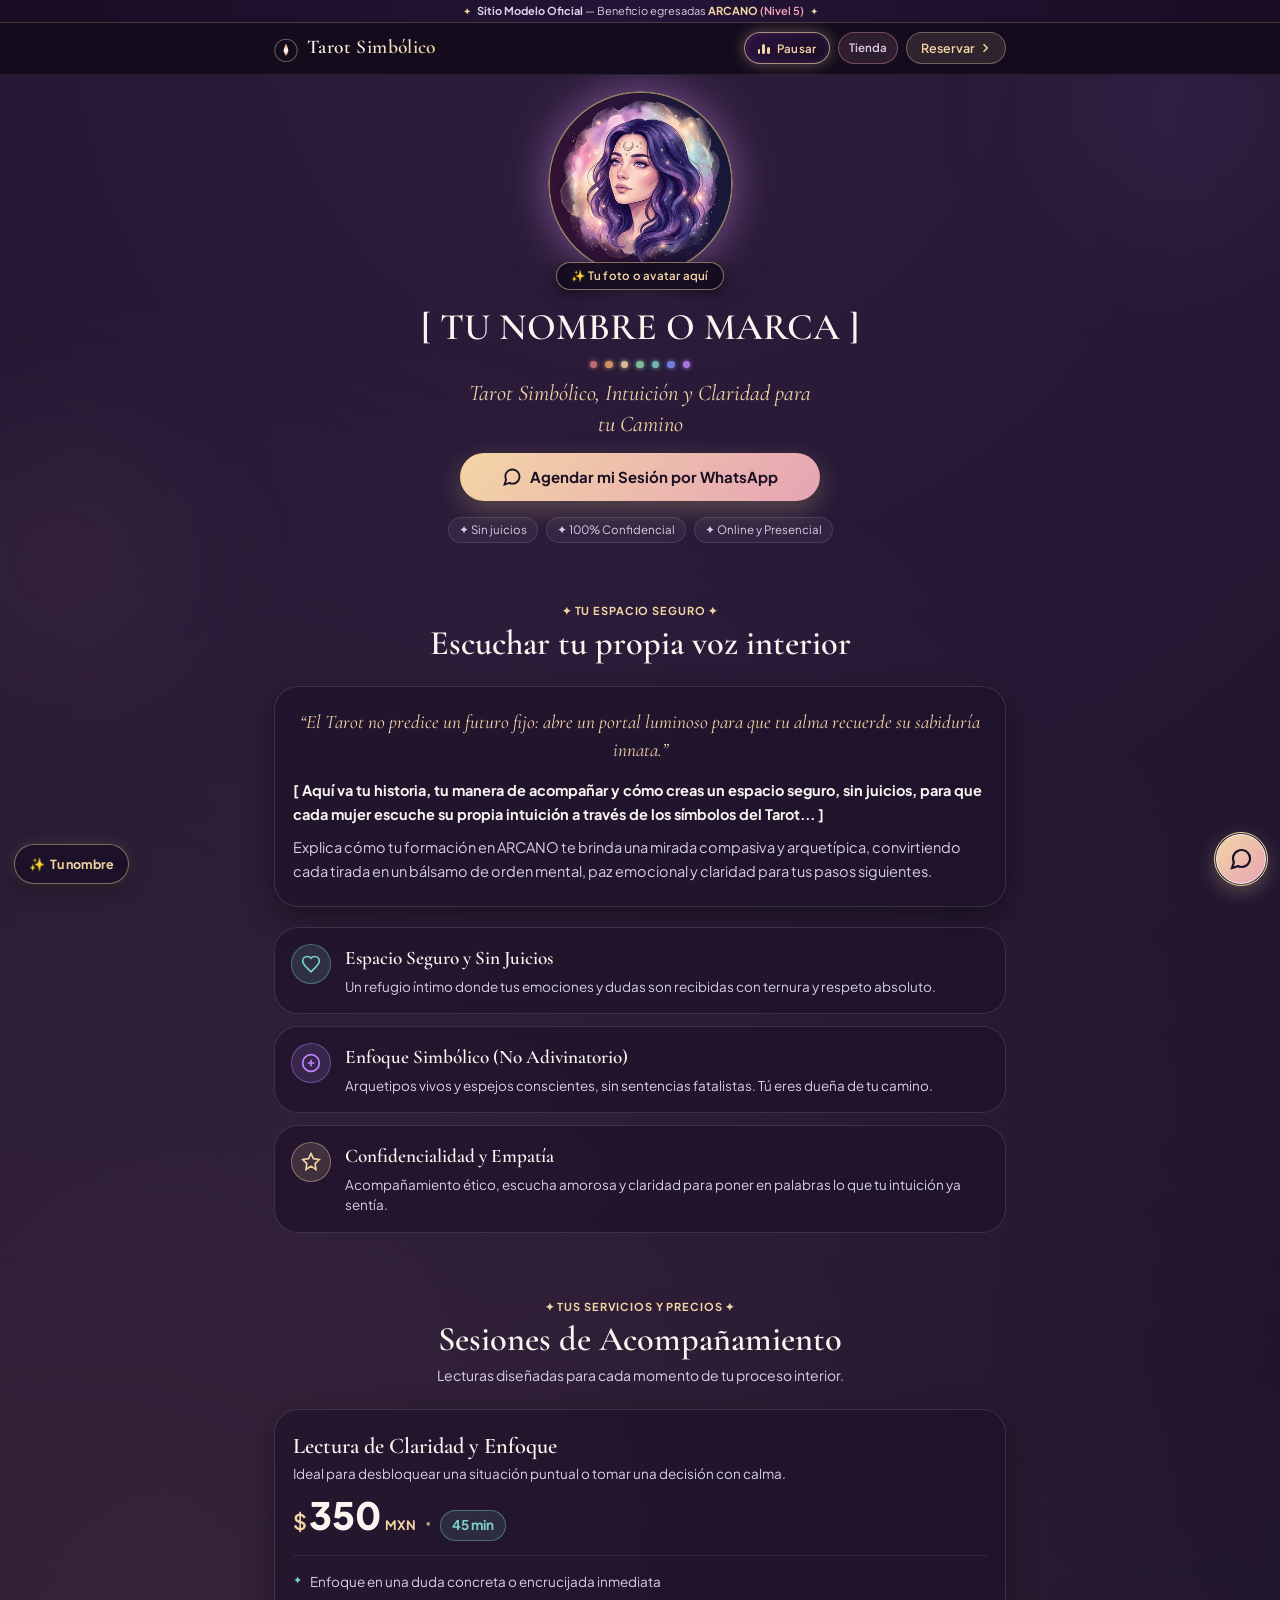
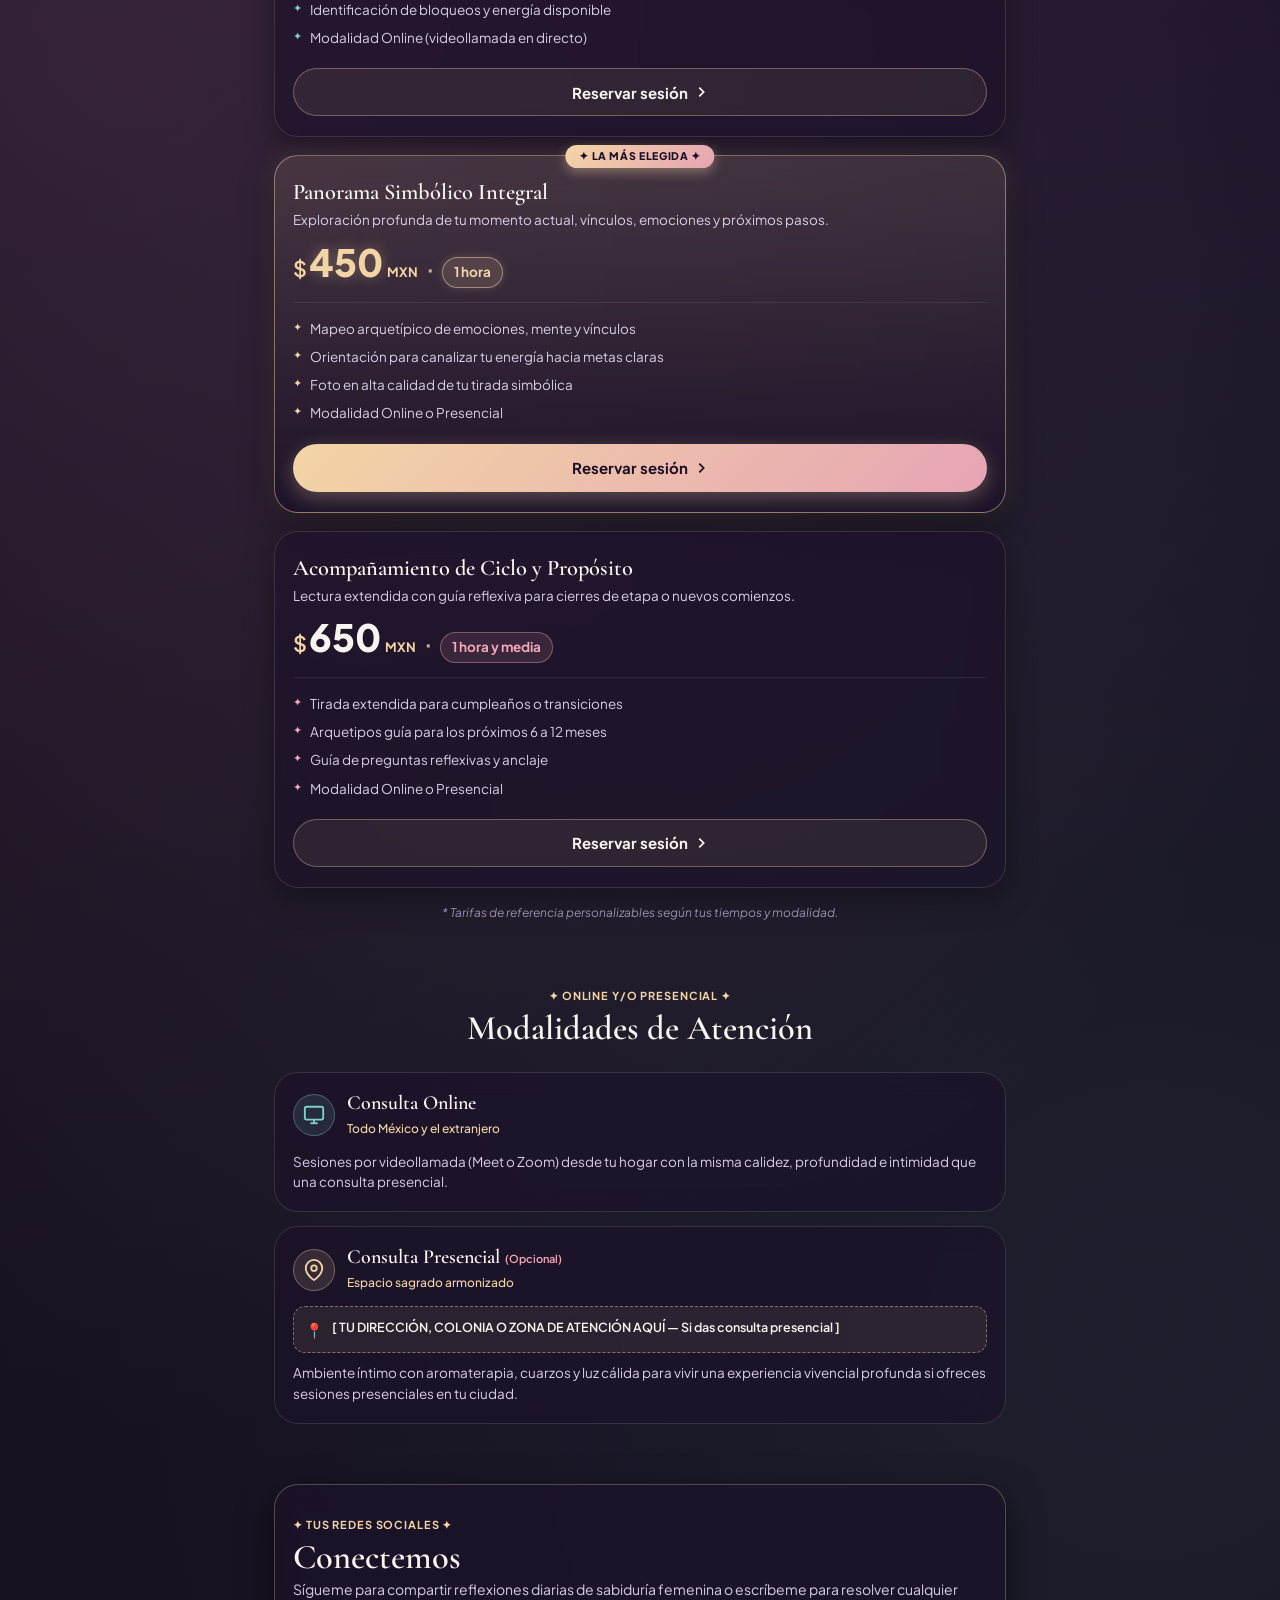
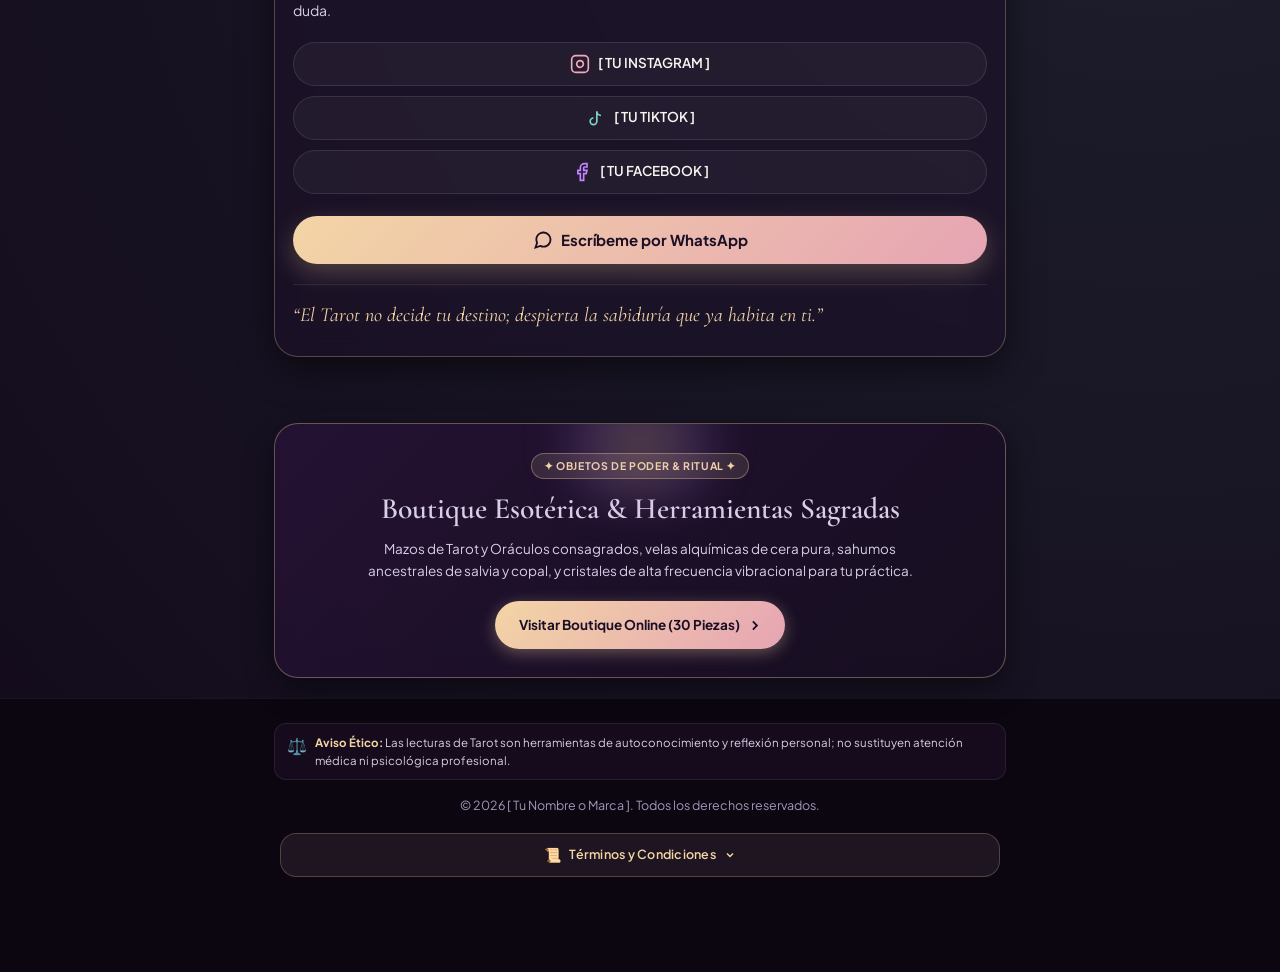
==== commit b86e828c: "feat(boutique): crear tienda esoterica frontend pura con 30 productos en /boutique y checkout por Wh" ====
--- a/index.html
+++ b/index.html
@@ -171,6 +171,10 @@
           <span class="audio-pill-text" id="audio-state-label">Música</span>
         </button>
 
+        <a href="boutique/" class="header-boutique-btn" title="Ir a la Boutique Esotérica">
+          <span>Tienda</span>
+        </a>
+
         <a href="#servicios" class="header-cta-btn">
           <span>Reservar</span>
           <svg viewBox="0 0 16 16" width="12" height="12" fill="none" stroke="currentColor" stroke-width="2"
@@ -608,6 +612,26 @@
       </div>
     </section>
 
+    <!-- 7. SECCIÓN INVITACIÓN A LA BOUTIQUE ESOTÉRICA (30 OBJETOS DE PODER) -->
+    <section class="boutique-invite-section" id="tienda">
+      <div class="container">
+        <div class="boutique-invite-card">
+          <div class="invite-halo" aria-hidden="true"></div>
+          <span class="invite-badge">✦ OBJETOS DE PODER &amp; RITUAL ✦</span>
+          <h2 class="invite-title">Boutique Esotérica &amp; Herramientas Sagradas</h2>
+          <p class="invite-desc">
+            Mazos de Tarot y Oráculos consagrados, velas alquímicas de cera pura, sahumos ancestrales de salvia y copal, y cristales de alta frecuencia vibracional para tu práctica.
+          </p>
+          <a href="boutique/" class="btn-invite-boutique">
+            <span>Visitar Boutique Online (30 Piezas)</span>
+            <svg viewBox="0 0 16 16" width="13" height="13" fill="none" stroke="currentColor" stroke-width="2.2" aria-hidden="true">
+              <path d="M6 3l5 5-5 5" />
+            </svg>
+          </a>
+        </div>
+      </div>
+    </section>
+
   </main>
 
   <!-- 8. FOOTER LIMPIO (ELIMINADO RENGLÓN DE TECNOLOGÍA ARCANO SOLUTIONS, PADDING-BOTTOM: 95PX) -->
--- a/styles.css
+++ b/styles.css
@@ -1699,3 +1699,116 @@
 .terms-link:active {
   color: #FAF5F0;
 }
+
+/* ==========================================================================
+   CONEXIÓN CON LA BOUTIQUE ESOTÉRICA (HEADER Y BANNER INVITACIÓN)
+   ========================================================================== */
+.header-boutique-btn {
+  display: inline-flex;
+  align-items: center;
+  gap: 4px;
+  padding: 4px 10px;
+  min-height: 32px;
+  height: 32px;
+  border-radius: var(--radius-full);
+  background: rgba(244, 167, 185, 0.12);
+  border: 1px solid rgba(244, 167, 185, 0.35);
+  color: var(--gem-rose-gold);
+  font-size: 11.5px;
+  font-weight: 600;
+  text-decoration: none;
+  transition: all var(--transition-smooth);
+}
+
+.header-boutique-btn:hover,
+.header-boutique-btn:active {
+  background: rgba(244, 167, 185, 0.22);
+  border-color: rgba(244, 167, 185, 0.6);
+  transform: scale(0.97);
+}
+
+.boutique-invite-section {
+  padding: 36px 0 20px;
+  position: relative;
+  z-index: 10;
+}
+
+.boutique-invite-card {
+  position: relative;
+  background: linear-gradient(135deg, rgba(38, 18, 54, 0.85), rgba(22, 13, 31, 0.9));
+  border: 1px solid rgba(243, 213, 165, 0.35);
+  border-radius: 24px;
+  padding: 28px 20px;
+  text-align: center;
+  box-shadow: 0 10px 30px rgba(0, 0, 0, 0.45);
+  backdrop-filter: blur(12px);
+  -webkit-backdrop-filter: blur(12px);
+  overflow: hidden;
+}
+
+.invite-halo {
+  position: absolute;
+  top: -40px;
+  left: 50%;
+  transform: translateX(-50%);
+  width: 220px;
+  height: 120px;
+  background: radial-gradient(circle, rgba(243, 213, 165, 0.25) 0%, rgba(192, 132, 252, 0.15) 50%, transparent 70%);
+  filter: blur(20px);
+  pointer-events: none;
+}
+
+.invite-badge {
+  display: inline-flex;
+  align-items: center;
+  padding: 4px 12px;
+  border-radius: var(--radius-full);
+  background: rgba(243, 213, 165, 0.12);
+  border: 1px solid rgba(243, 213, 165, 0.35);
+  color: var(--gem-champagne);
+  font-size: 10.5px;
+  font-weight: 700;
+  letter-spacing: 0.06em;
+  margin-bottom: 12px;
+}
+
+.invite-title {
+  font-family: var(--font-serif);
+  font-size: clamp(1.4rem, 4.5vw, 1.85rem);
+  font-weight: 600;
+  line-height: 1.25;
+  color: var(--text-pure);
+  margin-bottom: 10px;
+}
+
+.invite-desc {
+  font-size: 13.5px;
+  color: var(--text-pearl-lilac);
+  line-height: 1.6;
+  max-width: 580px;
+  margin: 0 auto 20px;
+}
+
+.btn-invite-boutique {
+  display: inline-flex;
+  align-items: center;
+  justify-content: center;
+  gap: 8px;
+  padding: 12px 24px;
+  min-height: 48px;
+  border-radius: var(--radius-full);
+  background: linear-gradient(135deg, #F3D5A5, #E6A4B4);
+  border: none;
+  color: #1A0F24;
+  font-family: var(--font-sans);
+  font-size: 13.5px;
+  font-weight: 700;
+  text-decoration: none;
+  box-shadow: 0 4px 16px rgba(243, 213, 165, 0.35);
+  transition: transform 0.2s ease;
+  touch-action: manipulation;
+}
+
+.btn-invite-boutique:active {
+  transform: scale(0.97);
+}
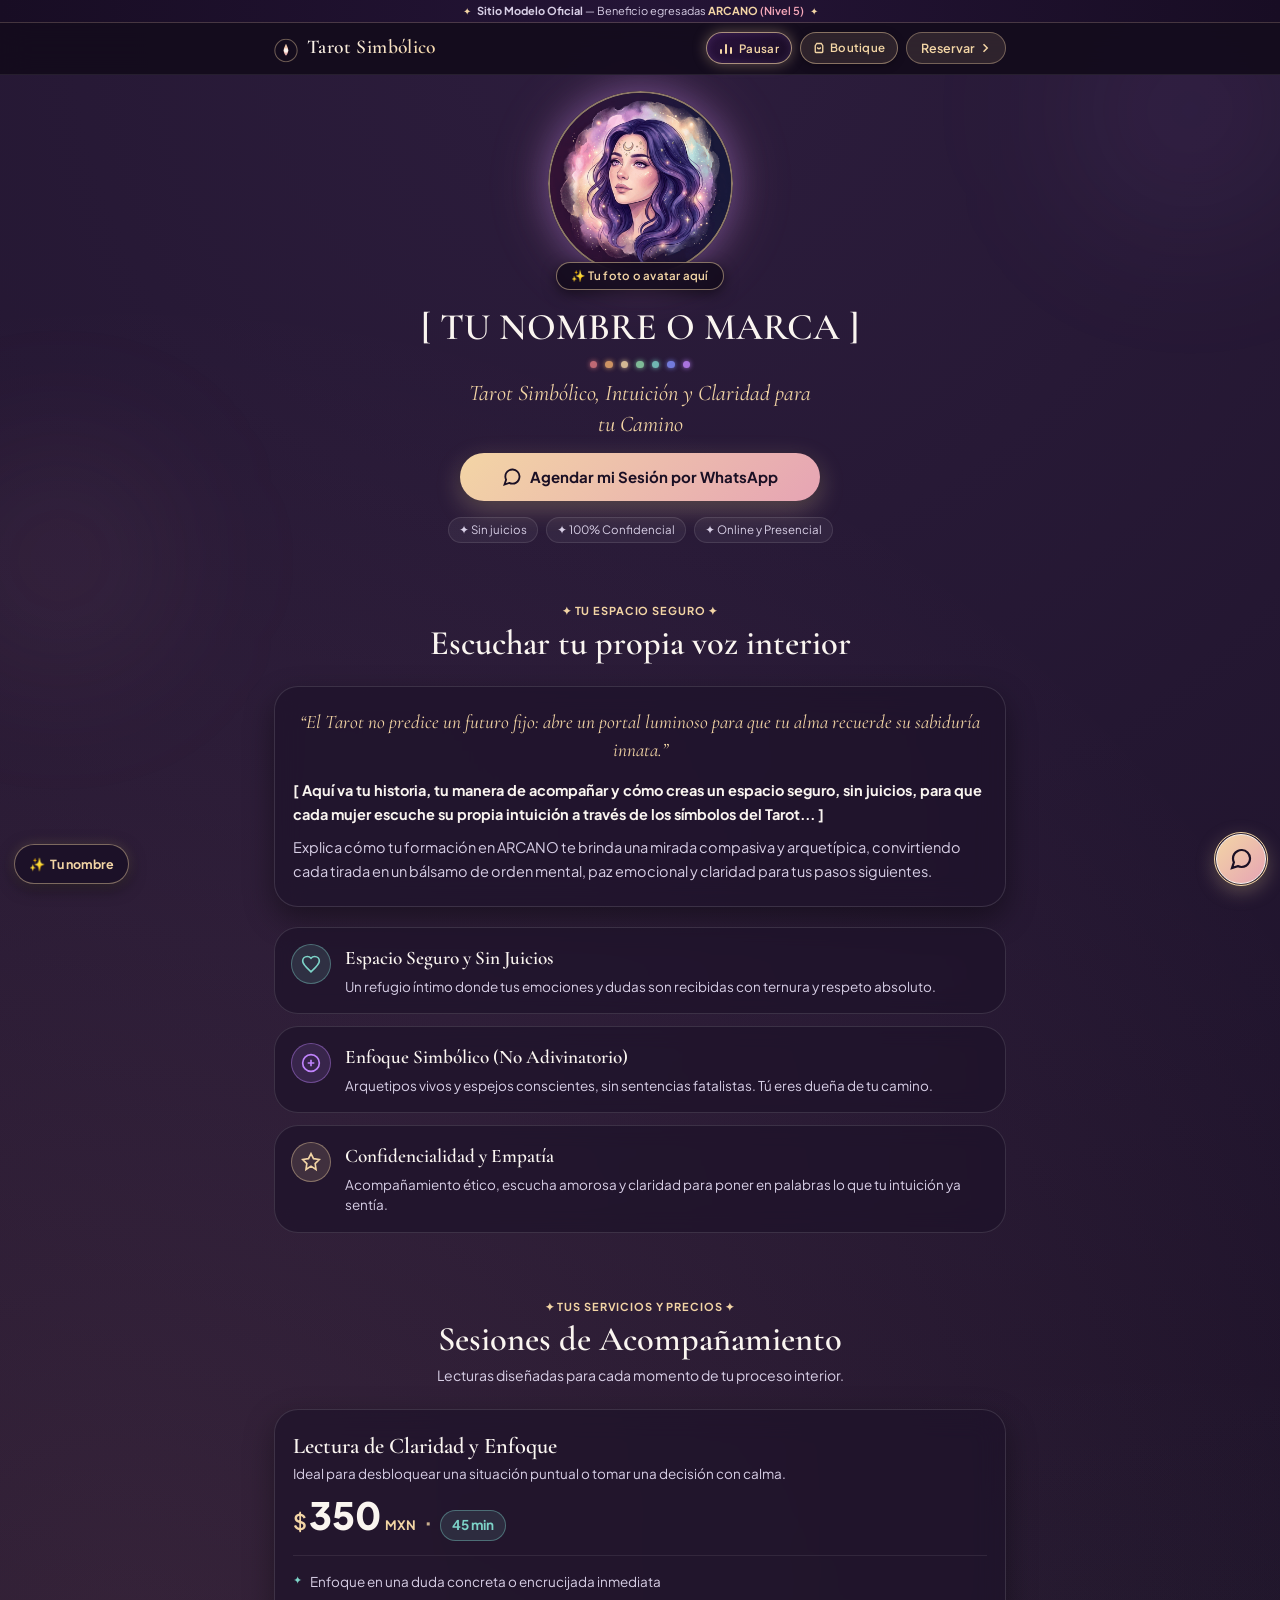
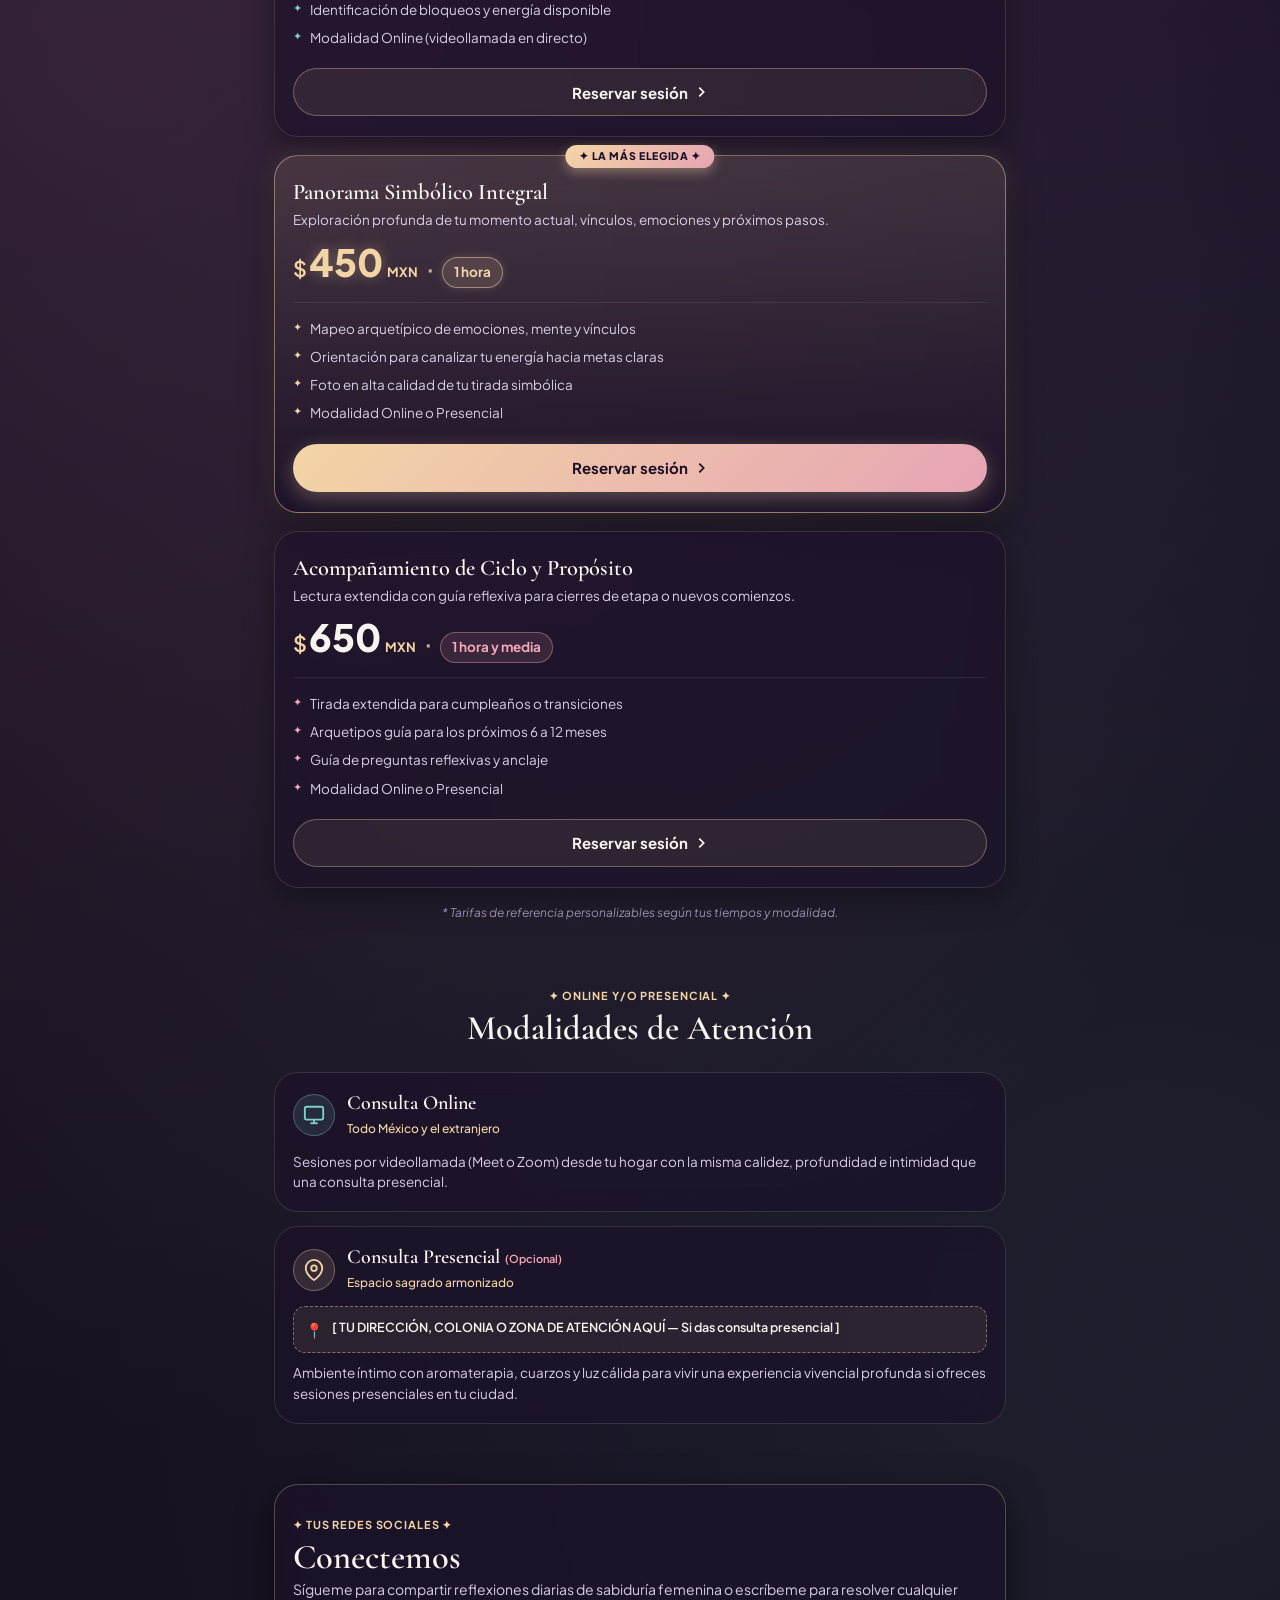
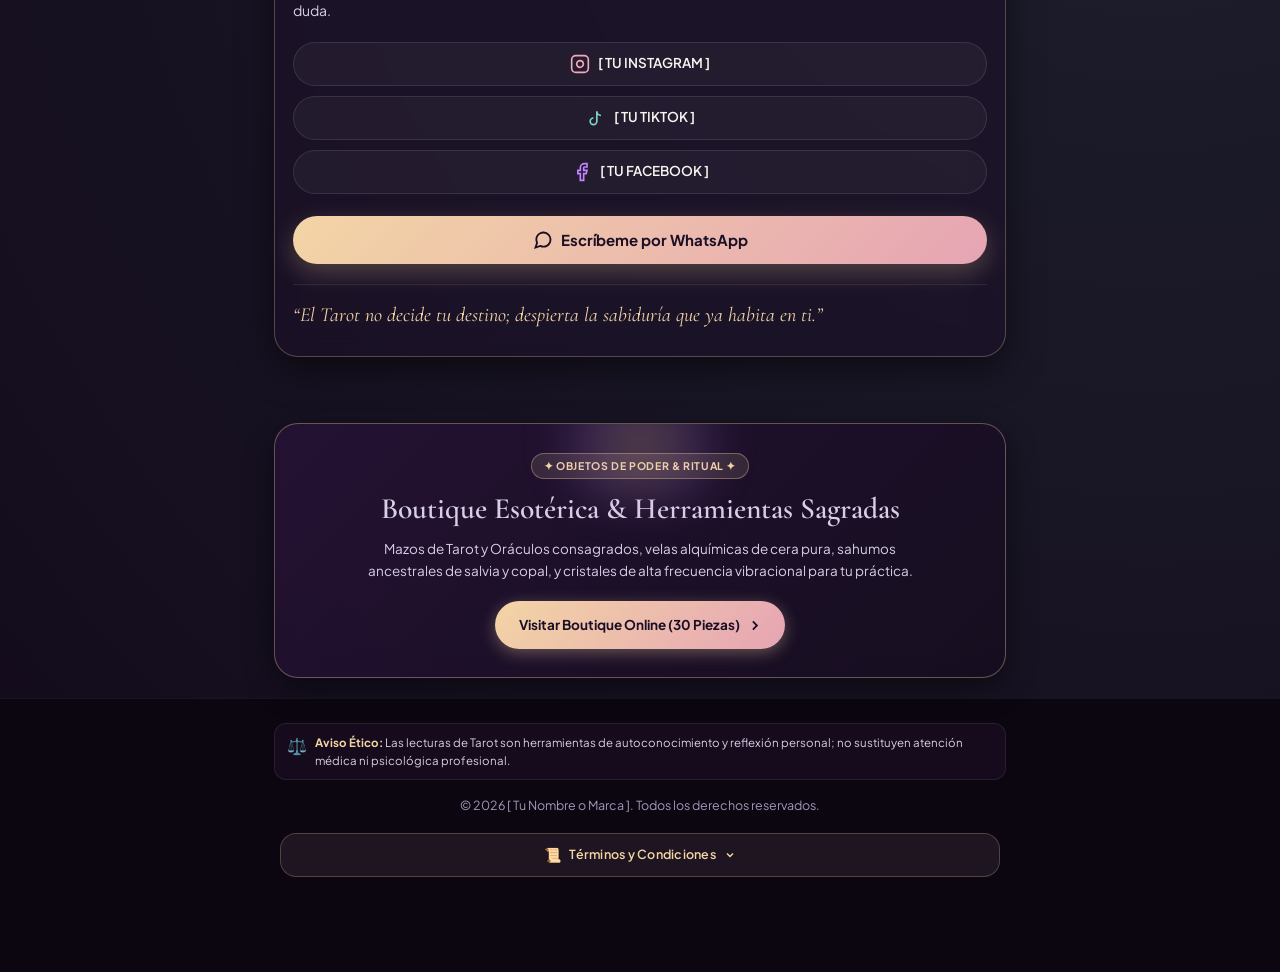
==== commit d3a0d3c2: "feat(boutique): integrar 5 imagenes maestras generadas y mejorar boton cabecera a Boutique con estil" ====
--- a/index.html
+++ b/index.html
@@ -171,8 +171,12 @@
           <span class="audio-pill-text" id="audio-state-label">Música</span>
         </button>
 
-        <a href="boutique/" class="header-boutique-btn" title="Ir a la Boutique Esotérica">
-          <span>Tienda</span>
+        <a href="boutique/" class="header-boutique-btn" title="Visitar la Boutique Esotérica">
+          <svg viewBox="0 0 16 16" width="12" height="12" fill="none" stroke="currentColor" stroke-width="1.8" aria-hidden="true">
+            <path d="M3 5l2-3h6l2 3v8a1 1 0 0 1-1 1H4a1 1 0 0 1-1-1V5z"/>
+            <path d="M6 7a2 2 0 0 0 4 0"/>
+          </svg>
+          <span>Boutique</span>
         </a>
 
         <a href="#servicios" class="header-cta-btn">
--- a/styles.css
+++ b/styles.css
@@ -1706,25 +1706,36 @@
 .header-boutique-btn {
   display: inline-flex;
   align-items: center;
-  gap: 4px;
-  padding: 4px 10px;
+  gap: 5px;
+  padding: 4px 12px;
   min-height: 32px;
   height: 32px;
   border-radius: var(--radius-full);
-  background: rgba(244, 167, 185, 0.12);
-  border: 1px solid rgba(244, 167, 185, 0.35);
-  color: var(--gem-rose-gold);
+  background: rgba(243, 213, 165, 0.12);
+  border: 1px solid rgba(243, 213, 165, 0.45);
+  color: var(--gem-champagne);
   font-size: 11.5px;
   font-weight: 600;
+  letter-spacing: 0.02em;
   text-decoration: none;
+  box-shadow: 0 2px 8px rgba(0, 0, 0, 0.3);
+  backdrop-filter: blur(8px);
+  -webkit-backdrop-filter: blur(8px);
   transition: all var(--transition-smooth);
 }
 
 .header-boutique-btn:hover,
 .header-boutique-btn:active {
-  background: rgba(244, 167, 185, 0.22);
-  border-color: rgba(244, 167, 185, 0.6);
+  background: rgba(243, 213, 165, 0.22);
+  border-color: rgba(243, 213, 165, 0.75);
+  box-shadow: 0 0 14px rgba(243, 213, 165, 0.35);
   transform: scale(0.97);
+  color: #FAF5F0;
+}
+
+.header-boutique-btn svg {
+  color: var(--gem-champagne);
+  flex-shrink: 0;
 }
 
 .boutique-invite-section {
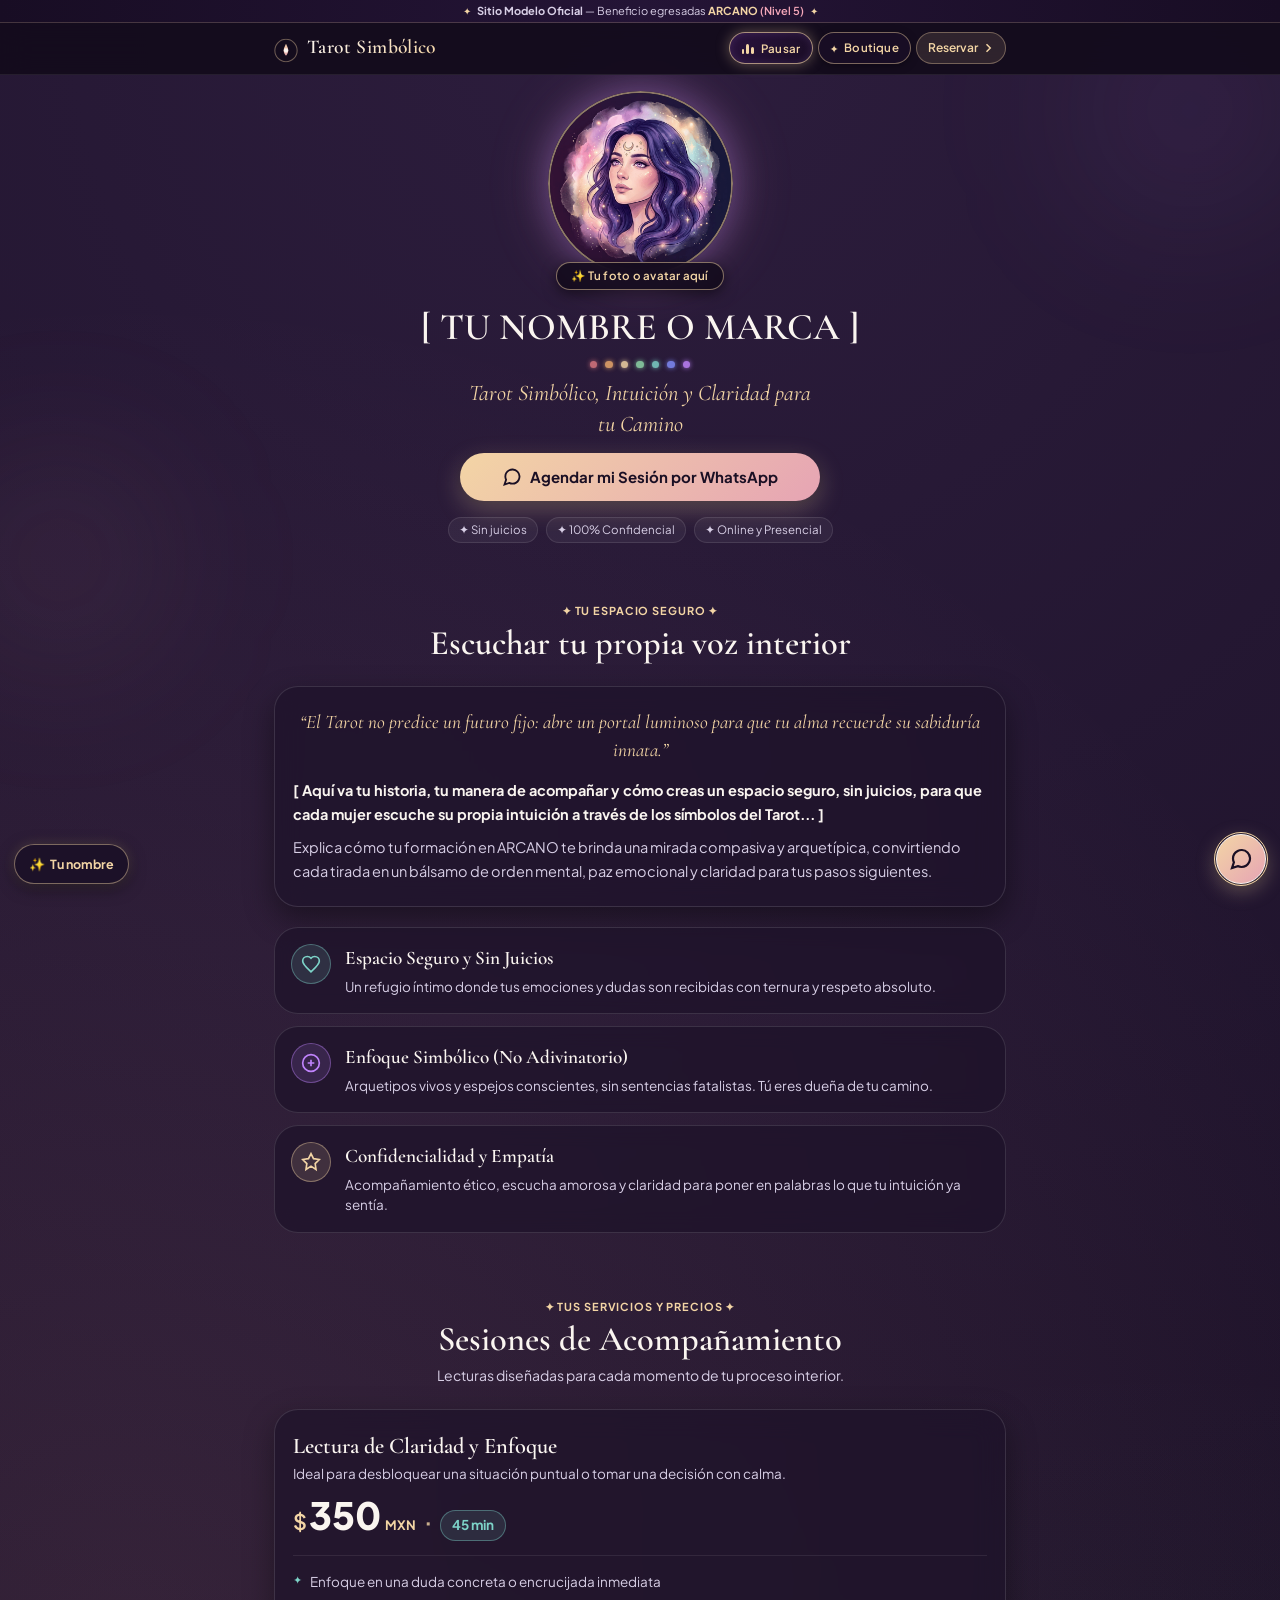
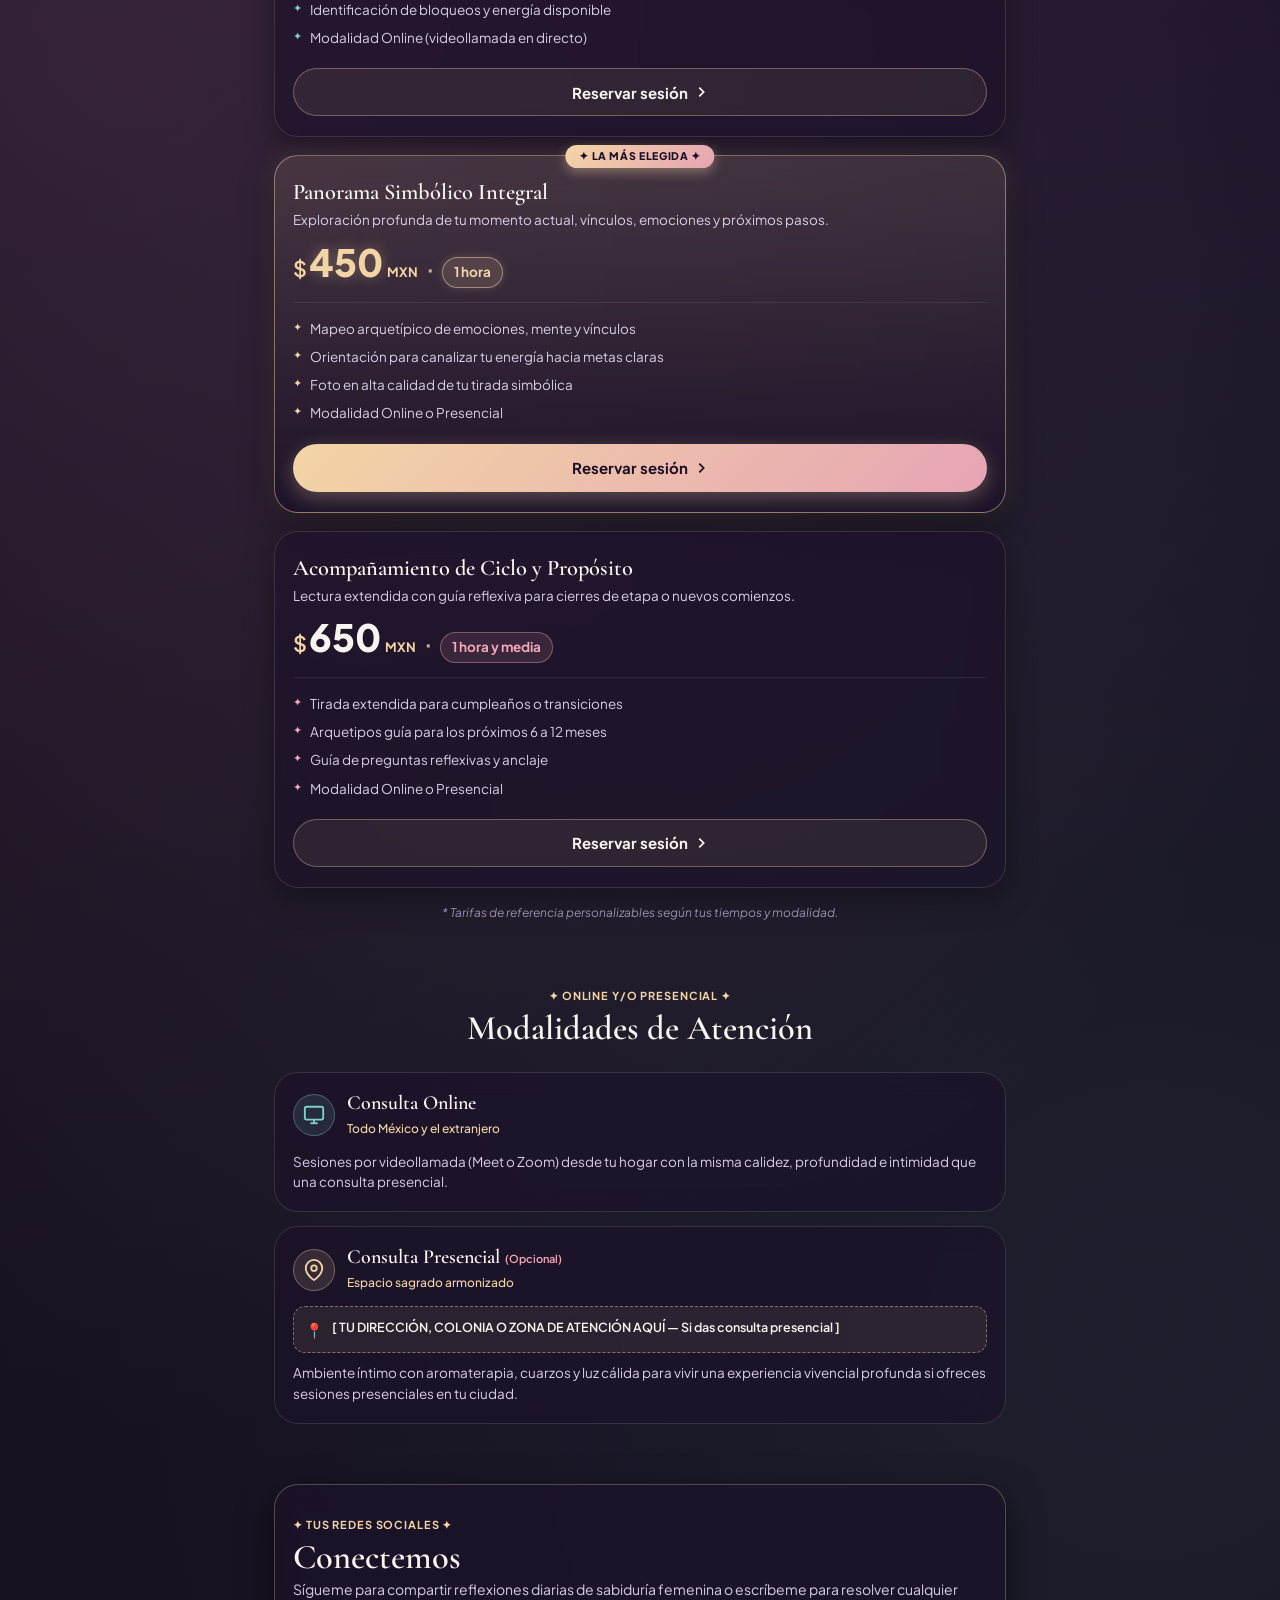
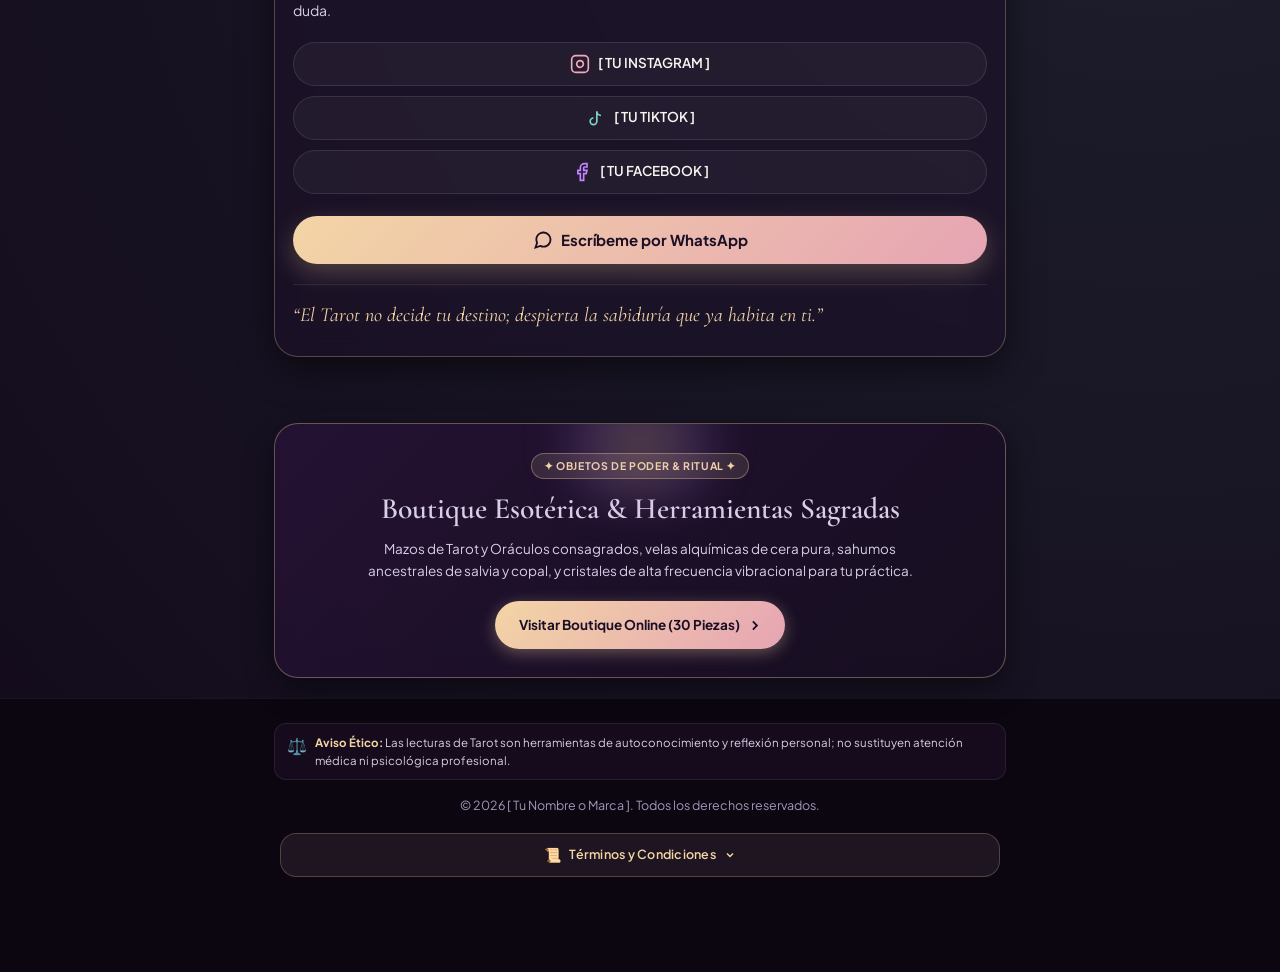
==== commit 858818df: "style(header): mejorar boton Boutique con píldora joyera, destello dorado e inmunidad total a cache" ====
--- a/index.html
+++ b/index.html
@@ -34,10 +34,16 @@
     href="https://fonts.googleapis.com/css2?family=Cormorant+Garamond:ital,wght@0,500;0,600;0,700;1,400;1,600&family=Plus+Jakarta+Sans:wght@400;500;600;700&display=swap"
     rel="stylesheet">
 
-  <link rel="stylesheet" href="styles.css?v=4.3">
-
-  <!-- Estilos Críticos Inline para Botón Joya de Música (Inmunidad Total a Caché en Móvil) -->
+  <link rel="stylesheet" href="styles.css?v=5.0">
+
+  <!-- Estilos Críticos Inline para Header y Botones Joya (Inmunidad Total a Caché en Móvil) -->
   <style>
+    .header-actions {
+      display: flex !important;
+      align-items: center !important;
+      gap: 5px !important;
+    }
+
     .header-audio-pill {
       -webkit-appearance: none !important;
       -moz-appearance: none !important;
@@ -45,7 +51,7 @@
       display: inline-flex !important;
       align-items: center !important;
       gap: 6px !important;
-      padding: 4px 12px !important;
+      padding: 4px 11px !important;
       height: 32px !important;
       min-height: 32px !important;
       background: rgba(26, 14, 38, 0.88) !important;
@@ -64,6 +70,7 @@
       touch-action: manipulation !important;
       user-select: none !important;
       -webkit-user-select: none !important;
+      white-space: nowrap !important;
     }
     .header-audio-pill .audio-pill-wave {
       display: inline-flex;
@@ -77,6 +84,67 @@
     .header-audio-pill.is-paused .audio-icon-eq { display: none !important; }
     .header-audio-pill.is-playing .audio-icon-play { display: none !important; }
     .header-audio-pill.is-playing .audio-icon-eq { display: inline-flex !important; }
+
+    /* Botón Joyero Boutique en el Header (Idéntico en acabados a Música y Reservar) */
+    .header-boutique-btn {
+      -webkit-appearance: none !important;
+      -moz-appearance: none !important;
+      appearance: none !important;
+      display: inline-flex !important;
+      align-items: center !important;
+      gap: 5px !important;
+      padding: 4px 11px !important;
+      height: 32px !important;
+      min-height: 32px !important;
+      background: rgba(26, 14, 38, 0.88) !important;
+      border: 1px solid rgba(243, 213, 165, 0.45) !important;
+      border-radius: 9999px !important;
+      color: #F3D5A5 !important;
+      font-family: 'Plus Jakarta Sans', system-ui, sans-serif !important;
+      font-size: 11.5px !important;
+      font-weight: 600 !important;
+      letter-spacing: 0.02em !important;
+      text-decoration: none !important;
+      box-shadow: 0 2px 8px rgba(0, 0, 0, 0.35) !important;
+      backdrop-filter: blur(10px) !important;
+      -webkit-backdrop-filter: blur(10px) !important;
+      touch-action: manipulation !important;
+      user-select: none !important;
+      -webkit-user-select: none !important;
+      transition: all 0.2s ease !important;
+      white-space: nowrap !important;
+    }
+    .header-boutique-btn:hover,
+    .header-boutique-btn:active {
+      background: rgba(45, 20, 65, 0.95) !important;
+      border-color: rgba(243, 213, 165, 0.75) !important;
+      box-shadow: 0 0 12px rgba(243, 213, 165, 0.35) !important;
+      transform: scale(0.97) !important;
+      color: #FAF5F0 !important;
+    }
+    .header-boutique-btn .btn-sparkle-icon {
+      color: #F3D5A5 !important;
+      font-size: 11px !important;
+      line-height: 1 !important;
+    }
+
+    /* Botón Reservar en Header */
+    .header-cta-btn {
+      display: inline-flex !important;
+      align-items: center !important;
+      gap: 4px !important;
+      padding: 4px 11px !important;
+      min-height: 32px !important;
+      height: 32px !important;
+      border-radius: 9999px !important;
+      background: rgba(243, 213, 165, 0.12) !important;
+      border: 1px solid rgba(243, 213, 165, 0.35) !important;
+      color: #F3D5A5 !important;
+      font-size: 12px !important;
+      font-weight: 600 !important;
+      white-space: nowrap !important;
+      text-decoration: none !important;
+    }
     
     /* Alineación Óptica Milimétrica del Logo de Brújula/Loto con el Texto */
     .header-brand {
@@ -172,10 +240,7 @@
         </button>
 
         <a href="boutique/" class="header-boutique-btn" title="Visitar la Boutique Esotérica">
-          <svg viewBox="0 0 16 16" width="12" height="12" fill="none" stroke="currentColor" stroke-width="1.8" aria-hidden="true">
-            <path d="M3 5l2-3h6l2 3v8a1 1 0 0 1-1 1H4a1 1 0 0 1-1-1V5z"/>
-            <path d="M6 7a2 2 0 0 0 4 0"/>
-          </svg>
+          <span class="btn-sparkle-icon" aria-hidden="true">✦</span>
           <span>Boutique</span>
         </a>
 
--- a/styles.css
+++ b/styles.css
@@ -1733,8 +1733,10 @@
   color: #FAF5F0;
 }
 
-.header-boutique-btn svg {
-  color: var(--gem-champagne);
+.header-boutique-btn .btn-sparkle-icon {
+  color: var(--gem-champagne);
+  font-size: 11px;
+  line-height: 1;
   flex-shrink: 0;
 }
 
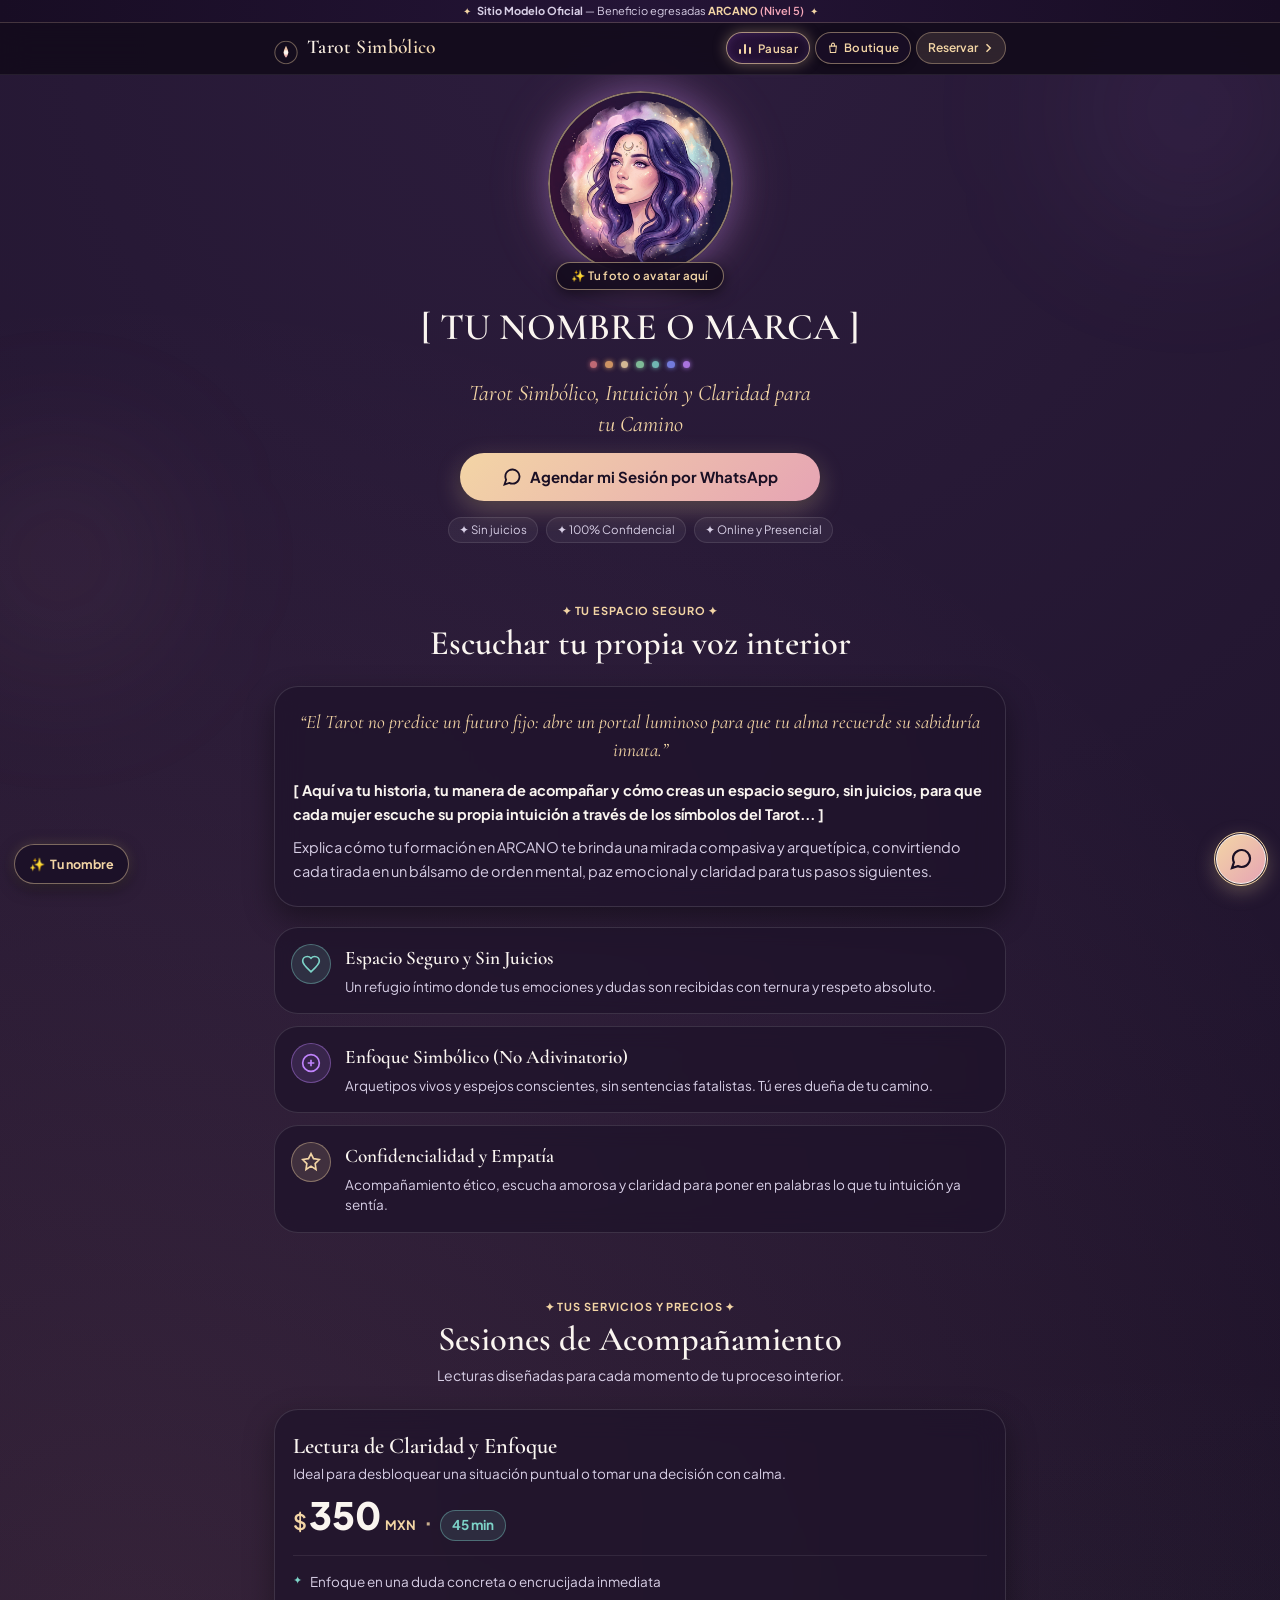
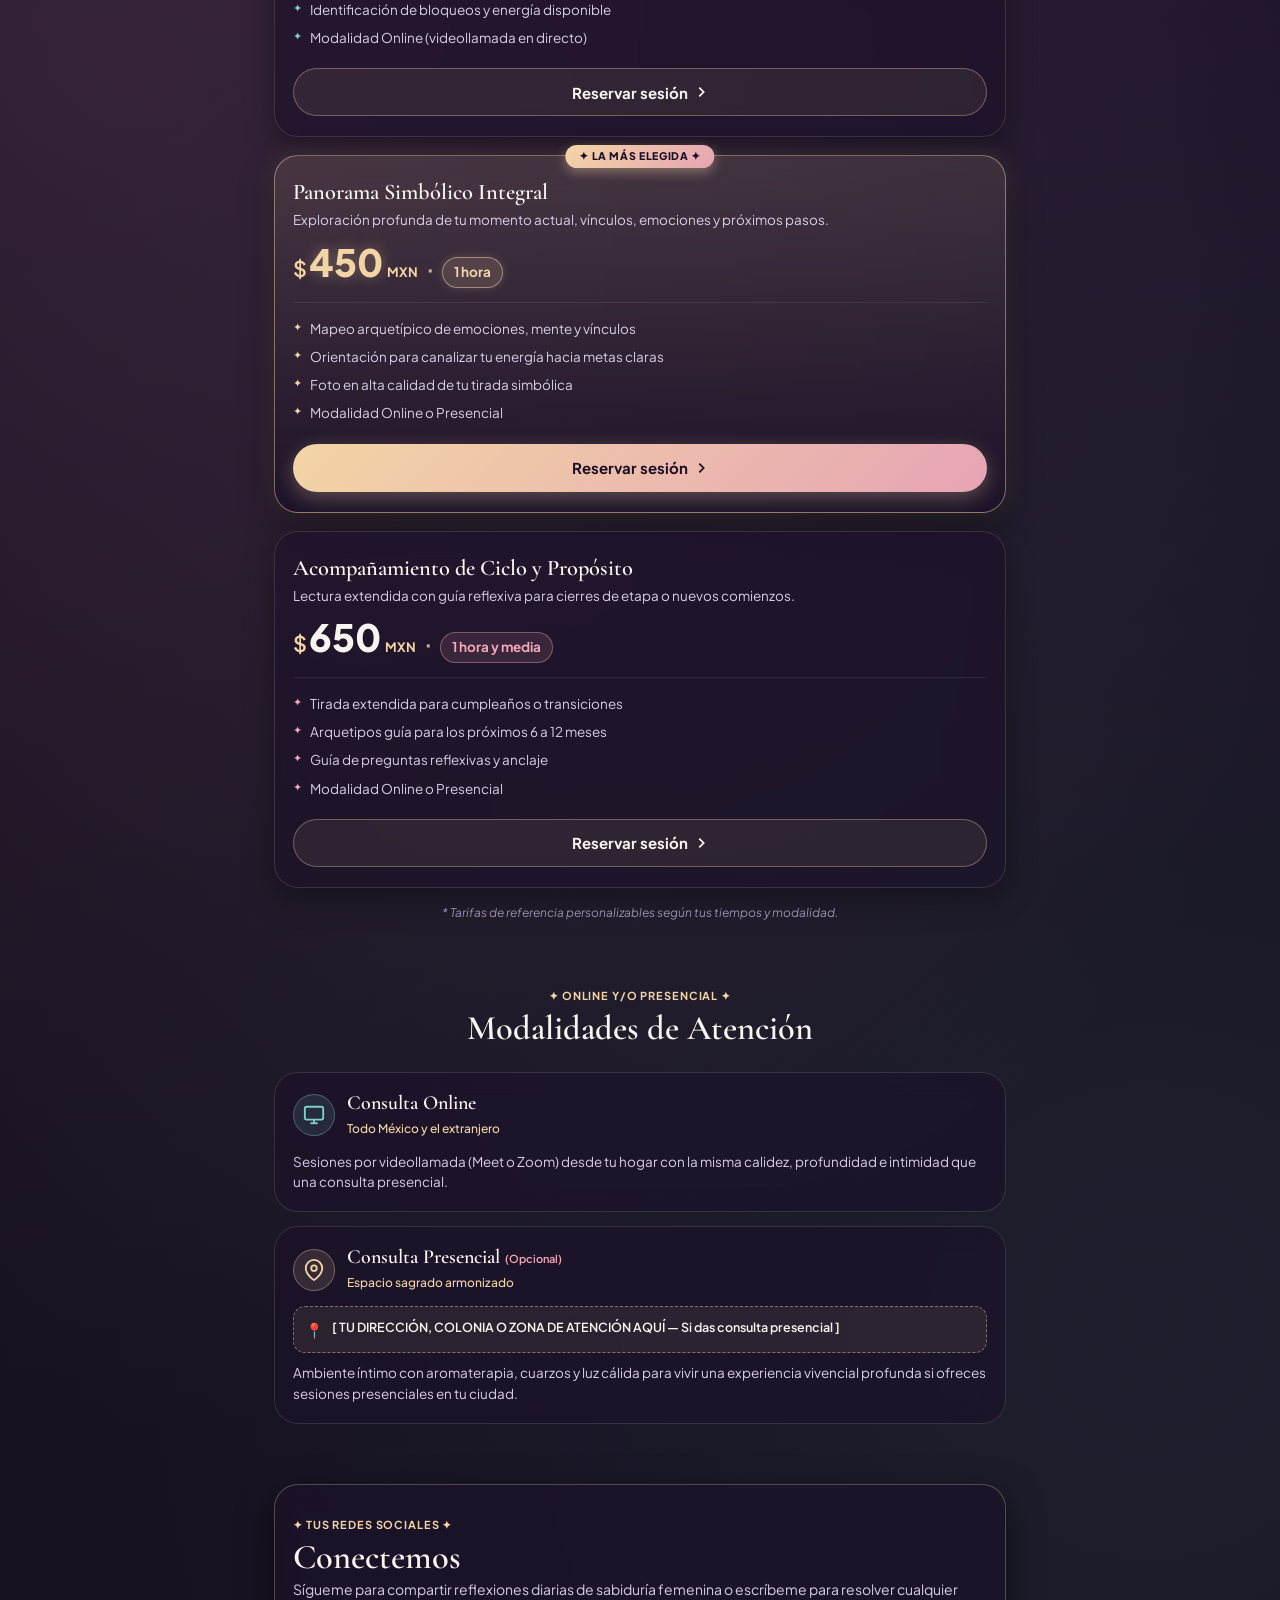
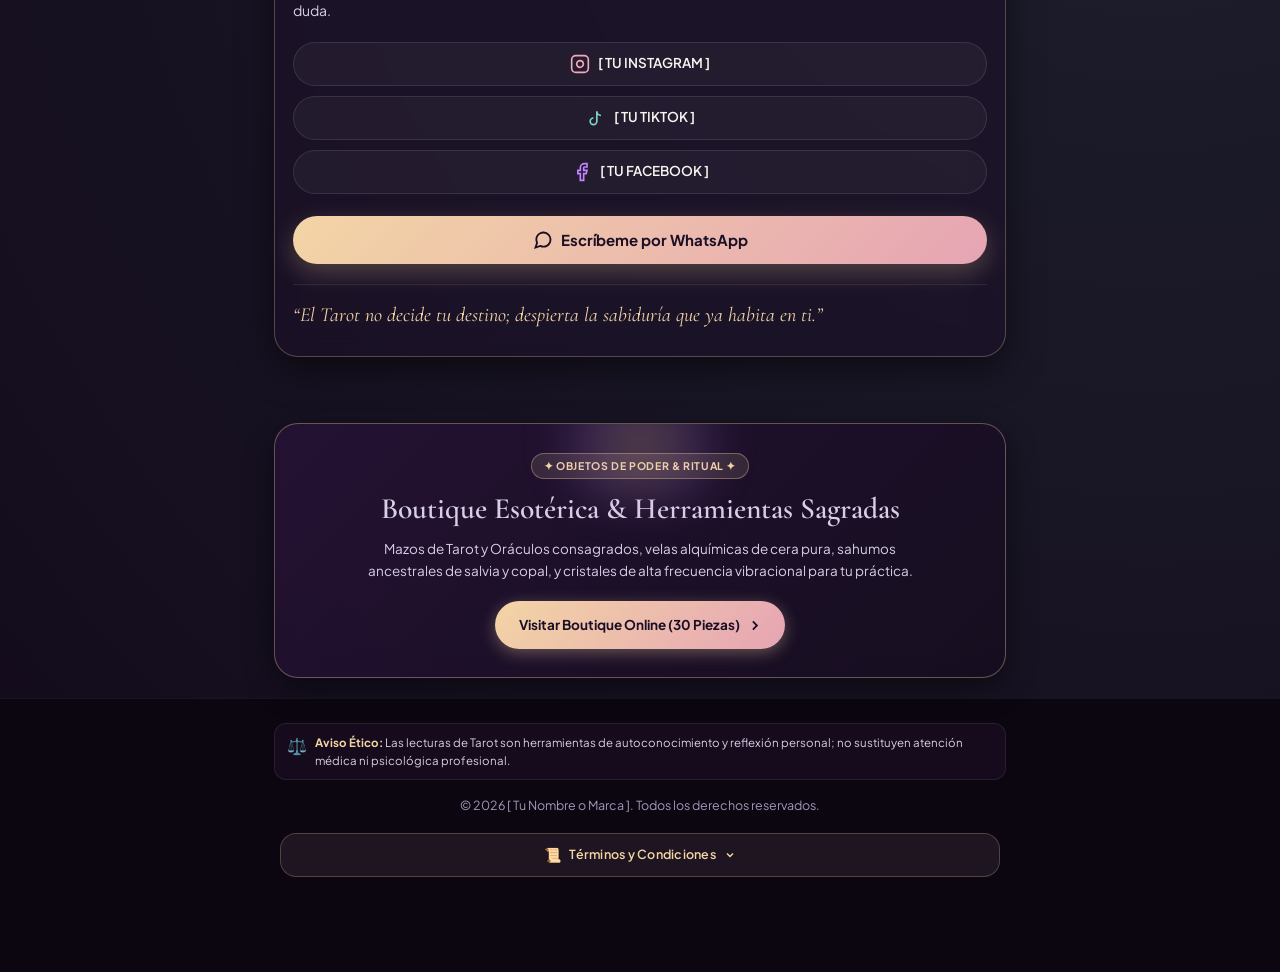
==== commit cbf5dd51: "feat(boutique): perfeccionar boton Boutique, alinear logo brujula e integrar fotos reales en catalog" ====
--- a/index.html
+++ b/index.html
@@ -34,7 +34,7 @@
     href="https://fonts.googleapis.com/css2?family=Cormorant+Garamond:ital,wght@0,500;0,600;0,700;1,400;1,600&family=Plus+Jakarta+Sans:wght@400;500;600;700&display=swap"
     rel="stylesheet">
 
-  <link rel="stylesheet" href="styles.css?v=5.0">
+  <link rel="stylesheet" href="styles.css?v=5.1">
 
   <!-- Estilos Críticos Inline para Header y Botones Joya (Inmunidad Total a Caché en Móvil) -->
   <style>
@@ -156,7 +156,7 @@
       display: inline-flex !important;
       align-items: center !important;
       justify-content: center !important;
-      transform: translateY(2.5px) !important;
+      transform: translateY(4.5px) !important;
       flex-shrink: 0 !important;
     }
     .header-symbol svg {
@@ -200,7 +200,7 @@
   <header class="mobile-header">
     <div class="header-inner">
       <a href="#inicio" class="header-brand" aria-label="Volver al inicio">
-        <span class="header-symbol" aria-hidden="true">
+        <span class="header-symbol" aria-hidden="true" style="transform: translateY(4.5px) !important;">
           <!-- Símbolo de Flor de Loto y Luna en Oro Champán -->
           <svg viewBox="0 0 28 28" width="24" height="24" fill="none">
             <circle cx="14" cy="14" r="13" stroke="rgba(243, 213, 165, 0.4)" stroke-width="1.2" />
@@ -217,7 +217,7 @@
         <span class="header-brand-title">Tarot Simbólico</span>
       </a>
 
-      <!-- Acciones de Cabecera: Botón Joyero de Música + Botón Reservar -->
+      <!-- Acciones de Cabecera: Botón Joyero de Música + Botón Boutique + Botón Reservar -->
       <div class="header-actions">
         <button type="button" 
                 class="header-audio-pill is-paused" 
@@ -239,8 +239,11 @@
           <span class="audio-pill-text" id="audio-state-label">Música</span>
         </button>
 
-        <a href="boutique/" class="header-boutique-btn" title="Visitar la Boutique Esotérica">
-          <span class="btn-sparkle-icon" aria-hidden="true">✦</span>
+        <a href="boutique/" class="header-boutique-btn" title="Visitar la Boutique Esotérica" style="display:inline-flex; align-items:center; gap:6px; padding:0 12px; height:32px; min-height:32px; border-radius:9999px; background:rgba(26, 14, 38, 0.88); border:1px solid rgba(243, 213, 165, 0.45); color:#F3D5A5; font-family:'Plus Jakarta Sans', system-ui, sans-serif; font-size:11.5px; font-weight:600; text-decoration:none; box-shadow:0 2px 8px rgba(0,0,0,0.35); backdrop-filter:blur(10px); -webkit-backdrop-filter:blur(10px); white-space:nowrap;">
+          <svg viewBox="0 0 16 16" width="12" height="12" fill="none" stroke="currentColor" stroke-width="1.4" style="color:#F3D5A5; flex-shrink:0;" aria-hidden="true">
+            <path d="M3.5 5.5h9l-1 8.5H4.5l-1-8.5z" stroke="currentColor"/>
+            <path d="M6 5.5V3.5a2 2 0 0 1 4 0v2" stroke="currentColor"/>
+          </svg>
           <span>Boutique</span>
         </a>
 
--- a/styles.css
+++ b/styles.css
@@ -233,7 +233,7 @@
   align-items: center;
   justify-content: center;
   flex-shrink: 0;
-  transform: translateY(2.5px); /* Ajuste óptico: baja el glifo 2.5px para centrarse perfectamente con Tarot Simbólico */
+  transform: translateY(4.5px); /* Ajuste óptico: baja el glifo 4.5px para centrarse perfectamente con el eje de Tarot Simbólico */
 }
 
 .header-symbol svg {
